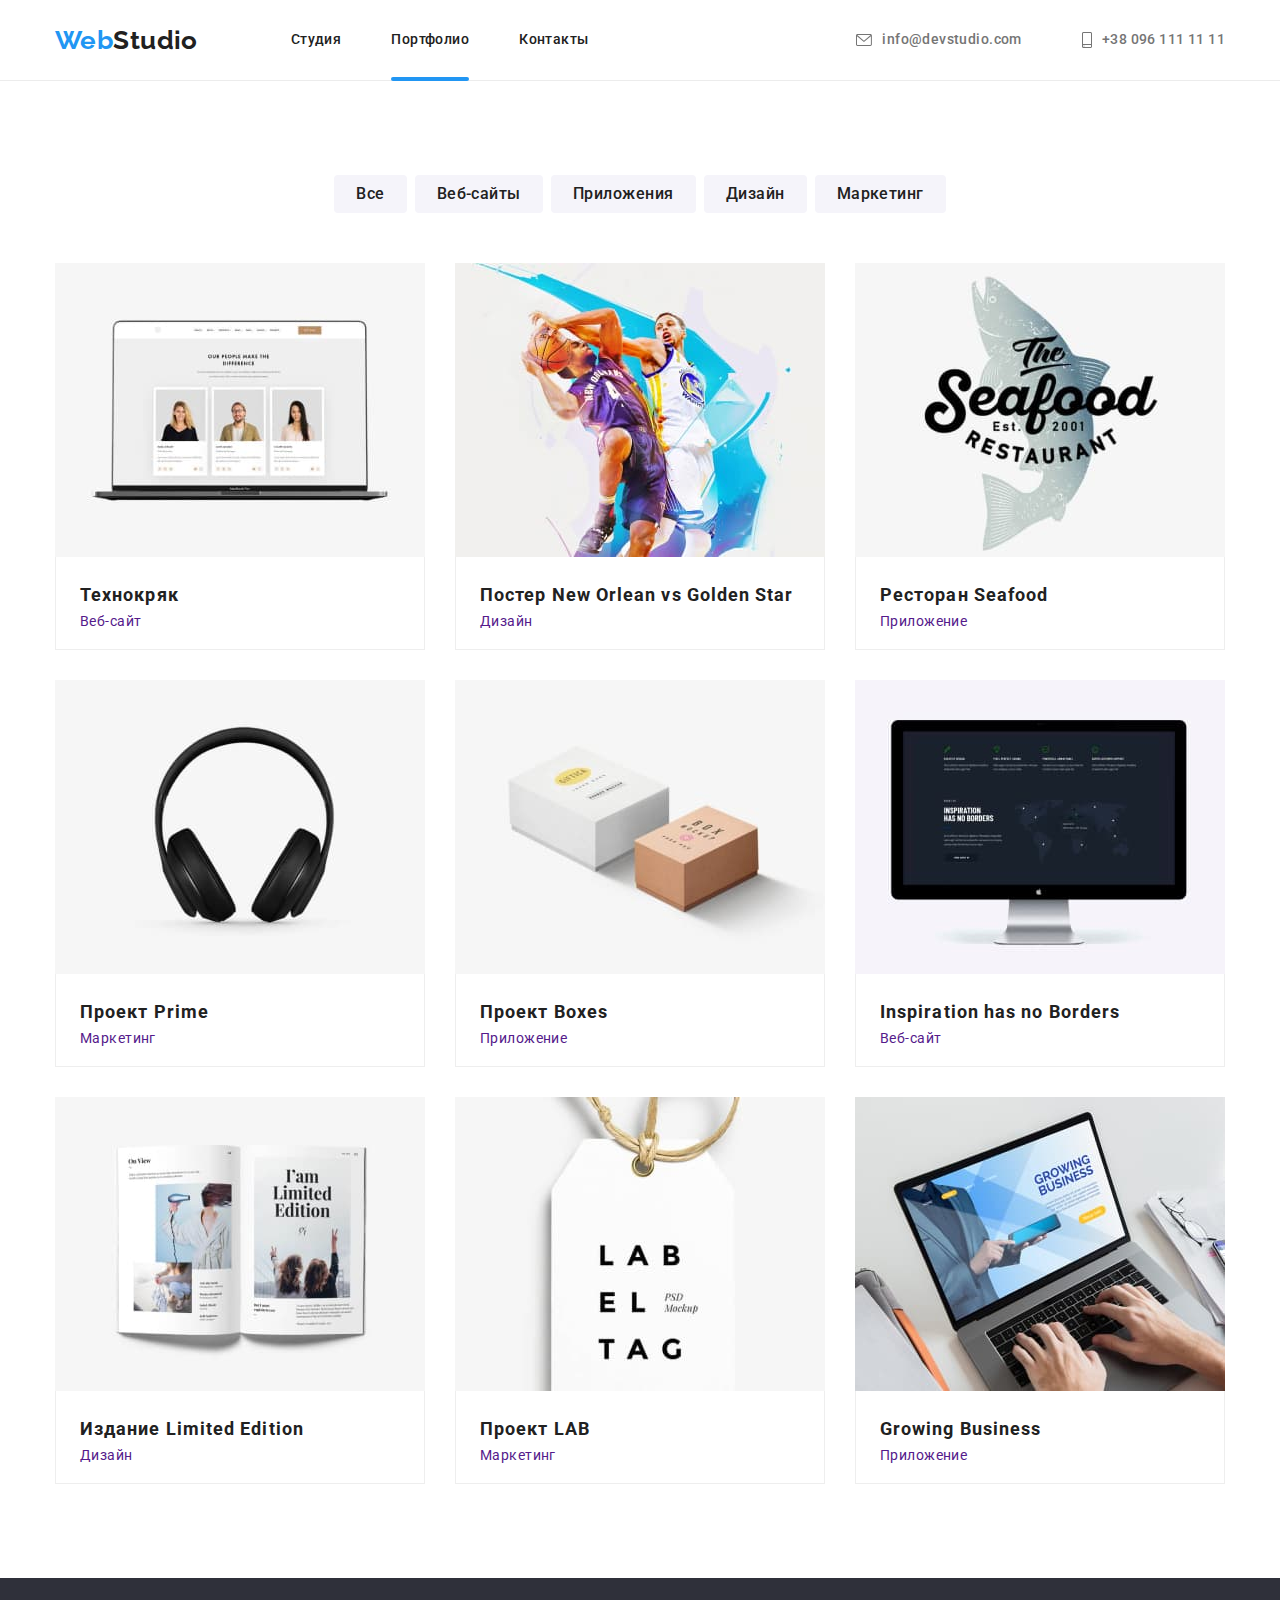
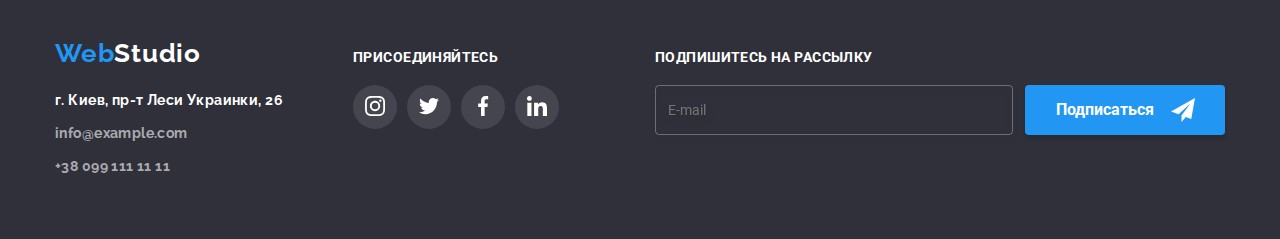
==== portfolio.html @ 0c2eb73c "Start HW_8" ====
<!DOCTYPE html>
<html lang="ru">
<head>
    <meta charset="UTF-8" />
    <meta http-equiv="X-UA-Compatible" content="IE=edge" />
    <meta name="viewport" content="width=device-width, initial-scale=1.0" />
    <title>WebStudio</title>

    
    <link rel="preconnect" href="https://fonts.googleapis.com" />
    <link rel="preconnect" href="https://fonts.gstatic.com" crossorigin />
    <link
      href="https://fonts.googleapis.com/css2?family=Raleway:wght@700&family=Roboto:wght@400;500;700;900&display=swap"
      rel="stylesheet"
    />
    <link
      rel="stylesheet"
      href="https://cdnjs.cloudflare.com/ajax/libs/modern-normalize/1.1.0/modern-normalize.min.css"
    />
    <!-- <link rel="stylesheet" href="./css/styles.css" /> -->
    <link rel="stylesheet" href="./css/main.min.css" />
    
  <body class="page-portfolio">
     <header class="page-header">
      <div class="container main-nav">
        <nav class="main-nav">
          <a href="/" class="main-nav__logo"
            ><span class="main-nav__logotext">Web</span>Studio</a
          >
          <ul class="main-nav__list">
            <li class="main-nav__item">
              <a href="./" class="main-nav__link">Студия</a>
            </li>
            <li class="main-nav__item">
              <a href="./portfolio.html" class="main-nav__link  current">Портфолио</a>
            </li>
            <li class="main-nav__item">
              <a href="" class="main-nav__link">Контакты</a>
            </li>
          </ul>
        </nav>
        <ul class="main-nav__contacts">
          <li class="main-nav__contact-link">
            <a class="main-nav__link mail" href="mailto:info@devstudio.com">
              <svg class="main-nav__icon" width="16px" height="12px">
                <use href="./image/symbol-defs.svg#icon-envelope-head"></use>
              </svg>
              info@devstudio.com</a
            >
          </li>
          <li class="main-nav__contact-link">
            <a class="main-nav__link tel" href="tel:+380961111111">
              <svg class="main-nav__icon" width="10px" height="16px">
                <use href="./image/symbol-defs.svg#icon-smartphone-head"></use>
              </svg>
              +38 096 111 11 11</a
            >
          </li>
        </ul>
      </div>
    </header>
    <main>
      <section class="portfolio section">
      <div class="container">
      <h1 hidden class="portfolio__title">Портфолио</h1>
      <ul class="portfolio__list">
        <li class="portfolio__item"><button type="button">Все</button></li>
        <li class="portfolio__item"><button type="button">Веб-сайты</button></li>
        <li class="portfolio__item"><button type="button">Приложения</button></li>
        <li class="portfolio__item"><button type="button">Дизайн</button></li>
        <li class="portfolio__item"><button type="button">Маркетинг</button></li>
      </ul>
  
      <ul class="projects">
        <li class="projects__items">
          <a class="projects__cards" href="">
            <div class="projects__overlay">
            <img 
              src="./image/portfolio-1.jpg"
              alt="ноутбук с фото сотрудников"
              width="370"
            />
            <p class="projects__title">Ресурс предлагает комплексные предложения с разным уровнем функционала и сервисов. Все это позволит посетителю получить исчерпывающие сведения о компании или частном лице.</p>
          </div>
            <div class="project__naming">
            <h2 class="project__name">Технокряк</h2>
            <p class="project__group">Веб-сайт</p>            
            </div>
          </a>
        </li>
        <li class="projects__items">
          <a class="projects__cards" href="">
            <div class="projects__overlay">
            <img
              src="./image/portfolio-2.jpg"
              alt="2 баскетболиста с мячом"
              width="370"
            />
            <p class="projects__title">Ресурс предлагает комплексные предложения с разным уровнем функционала и сервисов. Все это позволит посетителю получить исчерпывающие сведения о компании или частном лице.</p>
          </div>
            <div class="project__naming">
            <h2 class="project__name">Постер New Orlean vs Golden Star</h2>
            <p class="project__group">Дизайн</p>
            </div>
          </a>
        </li>
        <li class="projects__items">
          <a class="projects__cards" href="">
            <div class="projects__overlay">
            <img
              src="./image/portfolio-3.jpg"
              alt="лоотип ресторана с рыбой"
              width="370"
            />
            <p class="projects__title">Ресурс предлагает комплексные предложения с разным уровнем функционала и сервисов. Все это позволит посетителю получить исчерпывающие сведения о компании или частном лице.</p>
          </div>
            <div class="project__naming">
            <h2 class="project__name">Ресторан Seafood</h2>
            <p class="project__group">Приложение</p>
            </div>
          </a>
        </li>
        <li class="projects__items">
          <a class="projects__cards" href="">
            <div class="projects__overlay">
            <img
              src="./image/portfolio-4.jpg"
              alt="накладные наушники"
              width="370"
            />
            <p class="projects__title">Ресурс предлагает комплексные предложения с разным уровнем функционала и сервисов. Все это позволит посетителю получить исчерпывающие сведения о компании или частном лице.</p>
          </div>
            <div class="project__naming">
            <h2 class="project__name">Проект Prime</h2>
            <p class="project__group">Маркетинг</p>
            </div>
          </a>
        </li>
        <li class="projects__items">
          <a class="projects__cards" href="">
            <div class="projects__overlay">
            <img src="./image/portfolio-5.jpg" 
            alt="2 коробки" 
            width="370"/>
            <p class="projects__title">Ресурс предлагает комплексные предложения с разным уровнем функционала и сервисов. Все это позволит посетителю получить исчерпывающие сведения о компании или частном лице.</p>
          </div>
            <div class="project__naming">
            <h2 class="project__name">Проект Boxes</h2>
            <p class="project__group">Приложение</p>
            </div>
          </a>
        </li>
        <li class="projects__items">
          <a class="projects__cards" href="">
            <div class="projects__overlay">
            <img
              src="./image/portfolio-6.jpg"
              alt="монитор с изображением"
              width="370"
            />
            <p class="projects__title">Ресурс предлагает комплексные предложения с разным уровнем функционала и сервисов. Все это позволит посетителю получить исчерпывающие сведения о компании или частном лице.</p>
          </div>
             <div class="project__naming">
            <h2 lang="en" class="project__name">Inspiration has no Borders</h2>
            <p class="project__group">Веб-сайт</p>
            </div>
          </a>
        </li>
        <li class="projects__items">
          <a class="projects__cards" href="">
            <div class="projects__overlay">
            <img
              src="./image/portfolio-7.jpg"
              alt="развернутый журнал"
              width="370"
            />
            <p class="projects__title">Ресурс предлагает комплексные предложения с разным уровнем функционала и сервисов. Все это позволит посетителю получить исчерпывающие сведения о компании или частном лице.</p>
          </div>
            <div class="project__naming">
            <h2 class="project__name">Издание Limited Edition</h2>
            <p class="project__group">Дизайн</p>
            </div>
          </a>
        </li>
        <li class="projects__items">
          <a class="projects__cards" href="">
            <div class="projects__overlay">
            <img
              src="./image/portfolio-8.jpg"
              alt="табличка на веревке"
              width="370"
            /> 
            <p class="projects__title">Ресурс предлагает комплексные предложения с разным уровнем функционала и сервисов. Все это позволит посетителю получить исчерпывающие сведения о компании или частном лице.</p>
          </div>
            <div class="project__naming">
            <h2 class="project__name">Проект LAB</h2>
            <p class="project__group">Маркетинг</p>
           </div>
          </a>
        </li>
        <li class="projects__items">
          <a class="projects__cards" href="">
            <div class="projects__overlay">
            <img
              src="./image/portfolio-9.jpg"
              alt="человек работает за ноутбуком"
              width="370"
            />
            <p class="projects__title">Ресурс предлагает комплексные предложения с разным уровнем функционала и сервисов. Все это позволит посетителю получить исчерпывающие сведения о компании или частном лице.</p>
          </div>
            <div class="project__naming">
            <h2 lang="en" class="project__name">Growing Business</h2>
            <p class="project__group">Приложение</p>
            </div>
          </a>
        </li>
      </ul>
      </div>
      </section>
    </main>

       <footer class="futer">
      <div class="futer container">
        <div class="futer__logo">
          <a href="/" class="futer__logo">
            <span class="futer__logotext">Web</span>Studio
          </a>
          <!-- <address> -->
          <ul>
            <li class="futer__list">
              <a
                class="futer__adress"
                href="https://goo.gl/maps/yd3jDt4MuSyeWMqWA"
                >г. Киев, пр-т Леси Украинки, 26</a
              >
            </li>
            <li class="futer__mail">
              <a class="futer__link" href="mailto:info@example.com"
                >info@example.com</a
              >
            </li>
            <li class="futer__tel">
              <a class="futer__link" href="tel:+380991111111"
                >+38 099 111 11 11</a
              >
            </li>
          </ul>
        </div>
        <div class="social-links">
          <p class="social-links__text">Присоединяйтесь</p>
          <ul class="social-links__list">
            <li class="social-links__item">
              <a class="social-links__link" href="">
                <svg class="social-links__logo" width="20" height="20">
                  <use
                    href="./image/symbol-defs.svg#icon-instagram-futer"
                  ></use>
                </svg>
              </a>
            </li>
            <li class="social-links__item">
              <a href="">
                <svg class="social-links__logo" width="20" height="20">
                  <use href="./image/symbol-defs.svg#icon-twitter-futer"></use>
                </svg>
              </a>
            </li>
            <li class="social-links__item">
              <a href="">
                <svg class="social-links__logo" width="20" height="20">
                  <use href="./image/symbol-defs.svg#icon-facebook-futer"></use>
                </svg>
              </a>
            </li>
            <li class="social-links__item">
              <a href="">
                <svg class="social-links__logo" width="20" height="20">
                  <use href="./image/symbol-defs.svg#icon-linkedin-futer"></use>
                </svg>
              </a>
            </li>
          </ul>
        </div>
        <div class="futer-subscribe">
          <p class="futer-subscribe__text">Подпишитесь на рассылку</p>
          <form class="futer-subscribe__form">
            <label for="submit-form"></label>
            <input
              type="email"
              class="submit-input"
              name="submit-form"
              placeholder="E-mail"
              id="submit-form"
            />
            <button class="futer-subscribe__button" type="submit">
              Подписаться
              <svg class="futer-subscribe__send" width="24px" height="24px">
                <use href="./image/symbol-iconsform.svg#icon-send"></use>
              </svg>
            </button>
          </form>
        </div>
      </div>
    </footer>
  </body>
</html>
---- css/main.min.css ----
:root{--primary-text-color: #757575;--title-text-color: #212121;--accent-colour: #2196f3;--white-text-colour: #ffffff;--bg-page-colour: #ffffff;--bg-button-hover: #188ce8;--bg-button-portfolio: #f5f4fa;--futer-mail-tel: rgba(255, 255, 255, 0.6);--border-bottom: #ececec;--border-portfolio: #eeeeee;--transition-cubic: cubic-bezier(0.4,0,0.2,1)}h1,h2,h3,p,ul{margin:0;padding:0}body{font-family:"Roboto", sans-serif;font-size:14px;letter-spacing:0.03em;color:var(--primary-text-color);background-color:var(--bg-page-colour)}.container{margin-left:auto;margin-right:auto;width:1200px;padding-left:15px;padding-right:15px}ul{list-style:none}.section{padding-top:94px;padding-bottom:94px}.hero-page__button{margin-top:30px;width:200px;height:50px;border-radius:4px;border:none;box-shadow:0px 4px 4px rgba(0,0,0,0.15);font-weight:700;font-size:16px;line-height:1.87;align-items:center;letter-spacing:0.06em;cursor:pointer}.hero-page__button{color:var(--bg-page-colour);background-color:var(--accent-colour);transition:background-color 250ms var(--transition-cubic);cursor:pointer}.hero-page__button:hover,.hero-page__button:focus{background-color:var(--bg-button-hover)}.main-nav__list a{display:block;padding-top:32px;padding-bottom:32px;color:var(--title-text-color);font-weight:500;line-height:1.14;text-decoration:none}.main-nav__contacts{display:flex;margin-left:auto}.main-nav__contact-link+.main-nav__contact-link{padding-left:50px}.main-nav__contacts a{display:flex;align-items:center;align-items:baseline;padding-top:32px;padding-bottom:32px;padding-left:10px;color:var(--primary-text-color);font-weight:500;line-height:1.14;text-decoration:none}.main-nav__icon{display:flex;align-self:center;margin-right:10px;fill:currentColor}.main-nav__item{position:relative}.main-nav__link{transition:color 250ms var(--transition-cubic)}.main-nav__link:hover,.main-nav__link:focus{color:var(--accent-colour)}.main-nav__list .link.current{color:var(--accent-colour)}.current::after{position:absolute;content:"";bottom:-1px;left:0;width:100%;height:4px;border-radius:2px;background-color:var(--accent-colour)}.futer-subscribe{margin-left:auto}.futer-subscribe__text{font-weight:700;font-size:14px;line-height:16px;letter-spacing:0.03em;text-transform:uppercase;color:#ffffff}.futer-subscribe__form{display:flex;margin-top:20px;border:none}.submit-input{width:358px;height:50px;border:1px solid rgba(255,255,255,0.3);filter:drop-shadow(0px 4px 4px rgba(0,0,0,0.15));border-radius:4px;background-color:transparent;outline:none;padding-left:12px;color:rgba(255,255,255,0.6);transition:border-color 250ms var(--transition-cubic)}.submit-input:hover,.submit-input:focus{border-color:var(--accent-colour)}.futer-subscribe__button{position:relative;display:flex;align-items:center;width:200px;height:50px;margin-left:12px;background-color:var(--accent-colour);box-shadow:0px 4px 4px rgba(0,0,0,0.15);border-radius:4px;border-color:transparent;font-weight:700;font-size:16px;line-height:calc(30 / 16);padding-left:29px;color:#ffffff;fill:currentColor;transition:color 250ms var(--transition-cubic),background-color 250ms var(--transition-cubic)}.futer-subscribe__button:hover,.futer-subscribe__button:focus{background-color:var(--bg-page-colour);color:var(--accent-colour)}.futer-subscribe__send{position:absolute;background-size:contain;right:28px;margin-left:10px;transition:fill 250ms var(--transition-cubic)}.futer-subscribe__button:hover+.futer-subscribe__send{fill:var(--accent-colour)}.social-links__text{margin-bottom:20px;font-weight:700;font-size:14px;line-height:16px;letter-spacing:0.03em;text-transform:uppercase;color:var(--white-text-colour)}.social-links{margin-left:70px}.social-links__list{display:flex}.social-links__item{display:flex;width:44px;height:44px;margin-right:10px;border-radius:50%;justify-content:center;align-items:center;background-color:rgba(255,255,255,0.1);transition:background-color 250ms var(--transition-cubic)}.social-links__item:hover{background-color:#2196f3}.social-links__item:last-child{margin-right:0}.social-links__link{fill:#fff}.social-links__logo{fill:#fff}.backdrop{width:100%;height:100%;background-color:rgba(0,0,0,0.2);position:fixed;top:0;transition:opacity 250ms var(--transition-cubic)}.modal__close-logo{position:absolute;transition:fill 250ms var(--transition-cubic)}.modal__close-logo:hover,.modal__close-logo:focus{fill:#2196f3}.modal__licence{font-weight:400;font-size:14px;line-height:1.71;letter-spacing:0.03em;margin-left:3px;text-decoration-line:underline;color:var(--accent-colour)}.modal{min-width:528px;min-height:581px;padding:40px;background-color:#ffffff;box-shadow:0px 1px 3px rgba(0,0,0,0.12),0px 1px 1px rgba(0,0,0,0.14),0px 2px 1px rgba(0,0,0,0.2);border-radius:4px;position:absolute;top:50%;left:50%;transform:translate(-50%, -50%) scale(1);transition:transform 250ms var(--transition-cubic)}.backdrop-is-hidden .modal{transform:translate(-50%, -50%) scale(0);transition:transform 250ms var(--transition-cubic)}.modal__close{position:absolute;top:8px;right:8px;width:30px;height:30px;display:flex;align-items:center;justify-content:center;border-radius:50%;border:1px solid rgba(0,0,0,0.1);cursor:pointer;background-color:#ffffff}.is-hidden{visibility:hidden;opacity:0;pointer-events:none;transition:visibility 250ms var(--transition-cubic)}.no-scroll{overflow:hidden}.modal__title{margin-bottom:12px;font-style:normal;font-weight:700;font-size:20px;line-height:23px;text-align:center;letter-spacing:0.03em;color:#212121}.modal__group{position:relative;margin-bottom:10px;display:flex;flex-direction:column}.modal__label{margin-bottom:4px;font-size:12px}.modal__input{margin:0;padding:11px 42px;border:1px solid rgba(33,33,33,0.2);border-radius:4px;transition:border-color 250ms var(--transition-cubic),fill 250ms var(--transition-cubic)}.modal__input:focus,.modal__input:hover{border-color:var(--accent-colour)}.modal__input::placeholder{font-weight:400;font-size:12px;line-height:14px;letter-spacing:0.01em;color:rgba(117,117,117,0.5)}.modal__input:hover ~ textarea{border-color:var(--accent-colour);transition:border-color 250ms var(--transition-cubic)}.textarea{transition:border-color 250ms var(--transition-cubic)}.modal__checkbox-point{display:flex;align-items:center;margin-top:20px;justify-content:center}.modal__check{position:absolute;width:1px;height:1px;margin:-1px;border:0;padding:0;clip:rect(0 0 0 0);overflow:hidden}.modal__icon{position:absolute;width:18px;height:18px;top:60%;left:15px;transform:translateY(-50%);transition:fill 250 var(--transition-cubic),border-color 250 var(--transition-cubic)}.modal__input:focus ~ .modal__icon,.modal__input:hover ~ .modal__icon{fill:var(--accent-colour);border-color:var(--accent-colour)}#comment:hover,#comment:focus{fill:var(--accent-colour);border-color:var(--accent-colour);transition:border-color 250ms var(--transition-cubic),fill 250ms var(--transition-cubic)}.modal__comment{padding:16px 12px;border:1px solid rgba(33,33,33,0.2);border-radius:4px;resize:none;height:120px;transition:fill 250ms var(--transition-cubic),border-color 250 var(--transition-cubic)}.modal__check-icon{display:inline-block;height:15px;width:16px;margin-right:8.38px;border:2px solid #212121;border-radius:2px}.modal__check:checked+.modal__check-icon{background-color:var(--accent-colour);background-image:url(../image/check.svg);background-size:contain;background-origin:border-box;border-color:var(--accent-colour);border-radius:2px}.modal__submit{display:block;width:200px;height:50px;margin-top:30px;margin-left:auto;margin-right:auto;background:#2196f3;border-color:transparent;box-shadow:0px 4px 4px rgba(0,0,0,0.15);border-radius:4px;font-weight:700;font-size:16px;line-height:1.88;align-items:center;text-align:center;letter-spacing:0.06em;color:#ffffff;transition:background-color 250ms var(--transition-cubic)}.modal__submit:hover,.modal__submit:focus{background-color:#188ce8}.portfolio__list button{padding:6px 22px;color:var(--title-text-color);background-color:var(--bg-button-portfolio);font-family:"Roboto";font-weight:500;font-size:16px;line-height:1.62;text-align:center;letter-spacing:0.03em;border-radius:4px;border:none;transition:color 250ms var(--transition-cubic),background-color 250ms var(--transition-cubic)}.portfolio__list button:hover,.portfolio__list button:focus{color:var(--white-text-colour);background-color:var(--accent-colour)}.page-header{border-bottom:1px solid var(--border-bottom)}.main-nav{display:flex;align-items:center}.main-nav__list{display:flex;margin-left:93px}.main-nav__item+.main-nav__item{margin-left:50px}.main-nav__item:last-child{margin-right:0}.main-nav__logo{color:var(--title-text-color);font-family:Raleway, sans-serif;font-weight:700;font-size:26px;line-height:1.19;text-decoration:none;transition:color 250ms var(--transition-cubic)}.main-nav__logo:hover{color:var(--accent-colour)}.main-nav__logotext{color:var(--accent-colour);font-family:Raleway, sans-serif;font-weight:700;font-size:26px;line-height:1.19;text-decoration:none}.hero-page{background-color:#2f303a;text-align:center;max-width:1600px;height:600px;padding-top:200px;padding-bottom:200px;margin-left:auto;margin-right:auto;background-image:linear-gradient(to right, rgba(47,48,58,0.4), rgba(47,48,58,0.4)),url(../image/backround-image.jpg);background-repeat:no-repeat;background-size:cover;background-position:center}.hero-page__title{color:var(--white-text-colour);font-weight:900;font-size:44px;line-height:1.36;letter-spacing:0.06em;text-transform:uppercase}.prefences__list{display:flex}.prefences__item{width:270px;margin-right:30px}.prefences__item:last-child{margin-right:0}.prefences__title{margin:0;color:var(--title-text-color);font-weight:700;font-size:14px;line-height:1.14;text-align:left;letter-spacing:0.03em;text-transform:uppercase}.prefences p{margin-top:10px;line-height:1.71}.prefences__pic{display:flex;width:270px;height:120px;margin-bottom:30px;justify-content:center;align-items:center;background-color:#f5f4fa}.about{padding-top:0}.about__title{color:var(--title-text-color);font-weight:700;font-size:36px;line-height:1.16;text-align:center;letter-spacing:0.03em}.about__item{position:relative}.about__text{position:absolute;bottom:0;left:0;display:flex;width:100%;height:70px;font-weight:700;font-size:14px;line-height:16px;text-align:center;letter-spacing:0.03em;text-transform:uppercase;align-items:center;justify-content:center;color:#ffffff;background-color:rgba(47,48,58,0.8)}.about__list{display:flex;margin-top:50px}.about__item{margin-right:30px}.about__item:last-child{margin-right:0}img{display:block;max-width:100%;height:auto}.our-team{background-color:var(--bg-button-portfolio)}.our-team__title{color:var(--title-text-color);font-weight:700;font-size:36px;line-height:1.16;text-align:center;letter-spacing:0.03em}.our-team__list{display:flex;flex-wrap:wrap;margin-top:50px}.our-team__item{width:270px;margin-right:30px;background-color:var(--white-text-colour);box-shadow:0px 1px 3px rgba(0,0,0,0.12),0px 1px 1px rgba(0,0,0,0.14),0px 2px 1px rgba(0,0,0,0.2);border-radius:0px 0px 4px 4px}.our-team__item:last-child{margin-right:0}.our-team__name{margin-top:30px;color:var(--title-text-color);font-weight:500;font-size:16px;line-height:1.18;text-align:center}.our-team p{margin-top:10px;margin-bottom:16px;font-size:16px;line-height:1.18;text-align:center}.our-team__social{display:flex;margin-bottom:30px;justify-content:center;align-items:center}.our-team__link{display:flex;width:44px;height:44px;margin-right:10px;justify-content:center;align-items:center;border-radius:50%;fill:#afb1b8;transition:fill 250ms var(--transition-cubic),background-color 250ms var(--transition-cubic)}.our-team__link:hover{background-color:#2196f3;fill:#fff}.our-team__sl-logo{transition:fill 250ms var(--transition-cubic)}.our-team__sl-logo:hover{fill:#fff}.clients__text{color:var(--title-text-color);font-weight:700;font-size:36px;line-height:1.16;text-align:center;letter-spacing:0.03em}.clients__list{display:flex;margin-top:50px}.client__item{margin-right:30px}.client__item:last-child{margin-right:0}.clients__card{display:flex;width:170px;height:92px;justify-content:center;align-items:center;border:1px solid #afb1b8;border-radius:4px;transition:fill 250ms var(--transition-cubic),border 250ms var(--transition-cubic)}.clients__card:hover{border:1px solid #2196f3;fill:#2196f3}.clients__logo{fill:#afb1b8;transition:fill 250ms var(--transition-cubic)}.clients__card:hover .clients__logo{fill:#2196f3}.futer{padding-top:60px;padding-bottom:60px;background-color:#2f303a}.futer__logotext{color:var(--accent-colour);font-family:Raleway, sans-serif;font-weight:700;font-size:26px;line-height:1.19;text-decoration:none;letter-spacing:0.03em}.futer a{display:inline-block;text-decoration:none;font-style:normal;transition:color 250ms var(--transition-cubic)}.futer__adress{margin-top:20px;font-size:14px;letter-spacing:0.03em;color:var(--white-text-colour);line-height:1.71;transition:color 250ms var(--transition-cubic)}.futer__adress:hover{color:var(--accent-colour)}.futer__logo{color:var(--white-text-colour);font-family:Raleway, sans-serif;font-weight:700;font-size:26px;line-height:1.19;text-decoration:none;letter-spacing:0.03em;transition:color 250ms var(--transition-cubic)}.futer__logo:hover{color:var(--accent-colour)}.futer__link{margin-top:9px;font-size:14px;line-height:1.71;letter-spacing:0.03em;color:var(--futer-mail-tel);transition:color 250ms var(--transition-cubic)}.futer__link:hover,.futer__link:focus{color:var(--accent-colour)}.container.futer{display:flex;align-items:baseline;padding-top:0;padding-bottom:0}.portfolio{background-color:var(--white-text-colour)}.portfolio__list{display:flex;justify-content:center}.portfolio__item{margin-right:8px}.portfolio__item:last-child{margin-right:0}.projects{margin-top:50px;display:flex;flex-wrap:wrap}a{text-decoration:none}.projects__items{width:370px;margin-right:30px;margin-bottom:30px;transition:box-shadow 250ms var(--transition-cubic)}.projects__items:nth-child(3n){margin-right:0}.projects__items:nth-last-child(-n+3){margin-bottom:0}.projects__items:hover,.projects__items:focus{box-shadow:0px 1px 1px rgba(0,0,0,0.12),0px 4px 4px rgba(0,0,0,0.06),1px 4px 6px rgba(0,0,0,0.16)}.projects__overlay{position:relative;overflow:hidden}.projects__title{position:absolute;top:0;left:0;width:100%;height:100%;transform:translateY(100%);display:inline-block;padding:63px 24px;font-size:18px;line-height:1.56;letter-spacing:0.03em;color:#ffffff;transition:transform 250ms var(--transition-cubic),background-color 250ms var(--transition-cubic)}.projects__cards:hover .projects__title{transform:translateY(0%);background-color:rgba(33,150,243,0.9);transition:transform 250ms var(--transition-cubic)}.projects__cards{transition:box-shadow 250ms var(--transition-cubic)}.projects__cards:hover,.projects__cards:focus{display:block;box-shadow:0px 1px 1px rgba(0,0,0,0.12),0px 4px 4px rgba(0,0,0,0.06),1px 4px 6px rgba(0,0,0,0.16)}.project__naming{padding:20px 24px;border-bottom:1px solid var(--border-portfolio);border-left:1px solid var(--border-portfolio);border-right:1px solid var(--border-portfolio)}.project__name{color:var(--title-text-color);font-weight:700;font-size:18px;line-height:2;letter-spacing:0.06em}.main-project-group{margin-top:4px;color:var(--primary-text-color);font-size:16px;line-height:1.88;letter-spacing:0.03em}
/*# sourceMappingURL=main.min.css.map */
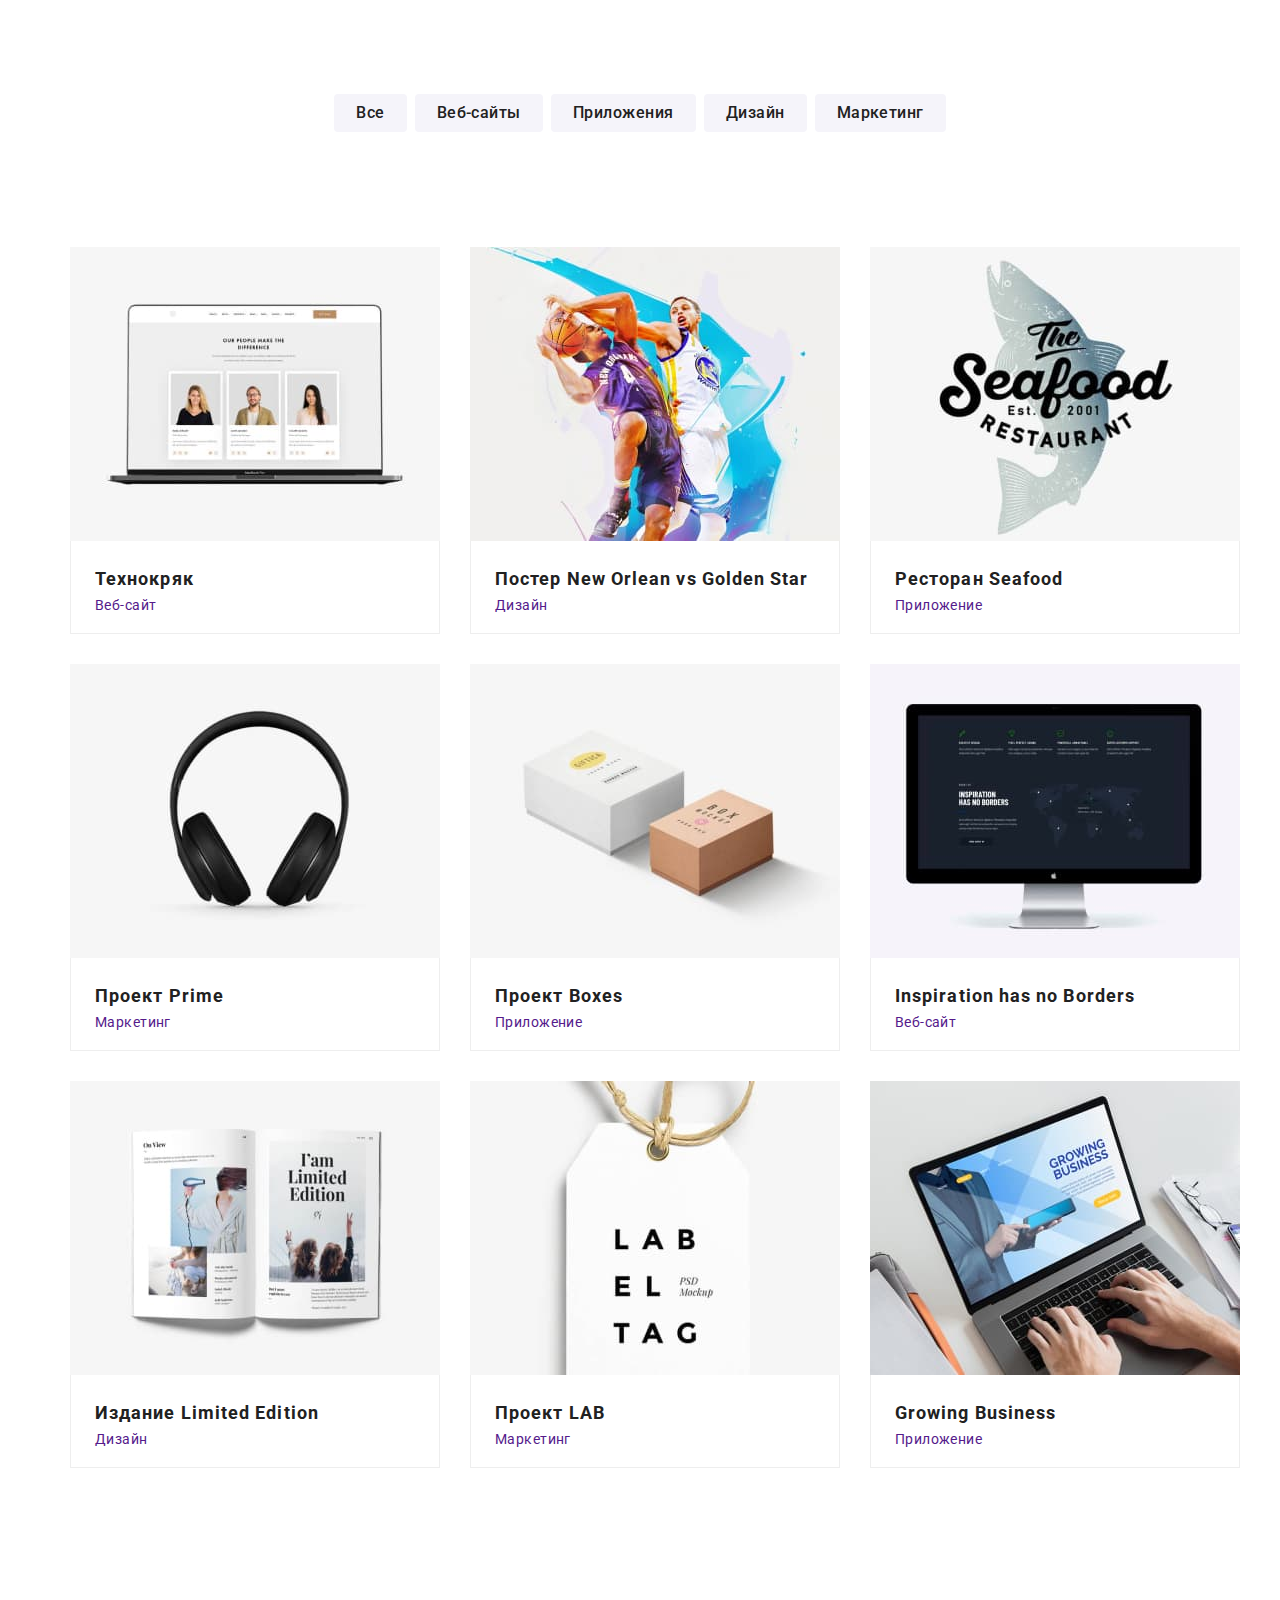
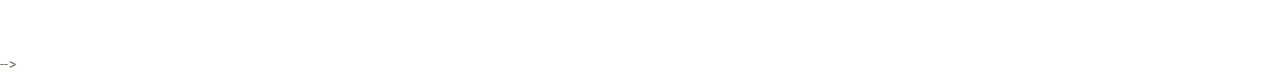
==== commit c71ba92f: "HW_8 (1)" ====
--- a/portfolio.html
+++ b/portfolio.html
@@ -21,7 +21,7 @@
     <link rel="stylesheet" href="./css/main.min.css" />
     
   <body class="page-portfolio">
-     <header class="page-header">
+     <!-- <header class="page-header">
       <div class="container main-nav">
         <nav class="main-nav">
           <a href="/" class="main-nav__logo"
@@ -58,7 +58,7 @@
           </li>
         </ul>
       </div>
-    </header>
+    </header> -->
     <main>
       <section class="portfolio section">
       <div class="container">
@@ -71,7 +71,7 @@
         <li class="portfolio__item"><button type="button">Маркетинг</button></li>
       </ul>
   
-      <ul class="projects">
+      <ul class="projects container">
         <li class="projects__items">
           <a class="projects__cards" href="">
             <div class="projects__overlay">
@@ -219,14 +219,14 @@
       </section>
     </main>
 
-       <footer class="futer">
+       <!-- <footer class="futer">
       <div class="futer container">
         <div class="futer__logo">
           <a href="/" class="futer__logo">
             <span class="futer__logotext">Web</span>Studio
           </a>
           <!-- <address> -->
-          <ul>
+          <!-- <ul>
             <li class="futer__list">
               <a
                 class="futer__adress"
@@ -301,6 +301,6 @@
           </form>
         </div>
       </div>
-    </footer>
+    </footer> --> -->
   </body>
 </html>--- a/css/main.min.css
+++ b/css/main.min.css
@@ -1,2 +1,2 @@
-:root{--primary-text-color: #757575;--title-text-color: #212121;--accent-colour: #2196f3;--white-text-colour: #ffffff;--bg-page-colour: #ffffff;--bg-button-hover: #188ce8;--bg-button-portfolio: #f5f4fa;--futer-mail-tel: rgba(255, 255, 255, 0.6);--border-bottom: #ececec;--border-portfolio: #eeeeee;--transition-cubic: cubic-bezier(0.4,0,0.2,1)}h1,h2,h3,p,ul{margin:0;padding:0}body{font-family:"Roboto", sans-serif;font-size:14px;letter-spacing:0.03em;color:var(--primary-text-color);background-color:var(--bg-page-colour)}.container{margin-left:auto;margin-right:auto;width:1200px;padding-left:15px;padding-right:15px}ul{list-style:none}.section{padding-top:94px;padding-bottom:94px}.hero-page__button{margin-top:30px;width:200px;height:50px;border-radius:4px;border:none;box-shadow:0px 4px 4px rgba(0,0,0,0.15);font-weight:700;font-size:16px;line-height:1.87;align-items:center;letter-spacing:0.06em;cursor:pointer}.hero-page__button{color:var(--bg-page-colour);background-color:var(--accent-colour);transition:background-color 250ms var(--transition-cubic);cursor:pointer}.hero-page__button:hover,.hero-page__button:focus{background-color:var(--bg-button-hover)}.main-nav__list a{display:block;padding-top:32px;padding-bottom:32px;color:var(--title-text-color);font-weight:500;line-height:1.14;text-decoration:none}.main-nav__contacts{display:flex;margin-left:auto}.main-nav__contact-link+.main-nav__contact-link{padding-left:50px}.main-nav__contacts a{display:flex;align-items:center;align-items:baseline;padding-top:32px;padding-bottom:32px;padding-left:10px;color:var(--primary-text-color);font-weight:500;line-height:1.14;text-decoration:none}.main-nav__icon{display:flex;align-self:center;margin-right:10px;fill:currentColor}.main-nav__item{position:relative}.main-nav__link{transition:color 250ms var(--transition-cubic)}.main-nav__link:hover,.main-nav__link:focus{color:var(--accent-colour)}.main-nav__list .link.current{color:var(--accent-colour)}.current::after{position:absolute;content:"";bottom:-1px;left:0;width:100%;height:4px;border-radius:2px;background-color:var(--accent-colour)}.futer-subscribe{margin-left:auto}.futer-subscribe__text{font-weight:700;font-size:14px;line-height:16px;letter-spacing:0.03em;text-transform:uppercase;color:#ffffff}.futer-subscribe__form{display:flex;margin-top:20px;border:none}.submit-input{width:358px;height:50px;border:1px solid rgba(255,255,255,0.3);filter:drop-shadow(0px 4px 4px rgba(0,0,0,0.15));border-radius:4px;background-color:transparent;outline:none;padding-left:12px;color:rgba(255,255,255,0.6);transition:border-color 250ms var(--transition-cubic)}.submit-input:hover,.submit-input:focus{border-color:var(--accent-colour)}.futer-subscribe__button{position:relative;display:flex;align-items:center;width:200px;height:50px;margin-left:12px;background-color:var(--accent-colour);box-shadow:0px 4px 4px rgba(0,0,0,0.15);border-radius:4px;border-color:transparent;font-weight:700;font-size:16px;line-height:calc(30 / 16);padding-left:29px;color:#ffffff;fill:currentColor;transition:color 250ms var(--transition-cubic),background-color 250ms var(--transition-cubic)}.futer-subscribe__button:hover,.futer-subscribe__button:focus{background-color:var(--bg-page-colour);color:var(--accent-colour)}.futer-subscribe__send{position:absolute;background-size:contain;right:28px;margin-left:10px;transition:fill 250ms var(--transition-cubic)}.futer-subscribe__button:hover+.futer-subscribe__send{fill:var(--accent-colour)}.social-links__text{margin-bottom:20px;font-weight:700;font-size:14px;line-height:16px;letter-spacing:0.03em;text-transform:uppercase;color:var(--white-text-colour)}.social-links{margin-left:70px}.social-links__list{display:flex}.social-links__item{display:flex;width:44px;height:44px;margin-right:10px;border-radius:50%;justify-content:center;align-items:center;background-color:rgba(255,255,255,0.1);transition:background-color 250ms var(--transition-cubic)}.social-links__item:hover{background-color:#2196f3}.social-links__item:last-child{margin-right:0}.social-links__link{fill:#fff}.social-links__logo{fill:#fff}.backdrop{width:100%;height:100%;background-color:rgba(0,0,0,0.2);position:fixed;top:0;transition:opacity 250ms var(--transition-cubic)}.modal__close-logo{position:absolute;transition:fill 250ms var(--transition-cubic)}.modal__close-logo:hover,.modal__close-logo:focus{fill:#2196f3}.modal__licence{font-weight:400;font-size:14px;line-height:1.71;letter-spacing:0.03em;margin-left:3px;text-decoration-line:underline;color:var(--accent-colour)}.modal{min-width:528px;min-height:581px;padding:40px;background-color:#ffffff;box-shadow:0px 1px 3px rgba(0,0,0,0.12),0px 1px 1px rgba(0,0,0,0.14),0px 2px 1px rgba(0,0,0,0.2);border-radius:4px;position:absolute;top:50%;left:50%;transform:translate(-50%, -50%) scale(1);transition:transform 250ms var(--transition-cubic)}.backdrop-is-hidden .modal{transform:translate(-50%, -50%) scale(0);transition:transform 250ms var(--transition-cubic)}.modal__close{position:absolute;top:8px;right:8px;width:30px;height:30px;display:flex;align-items:center;justify-content:center;border-radius:50%;border:1px solid rgba(0,0,0,0.1);cursor:pointer;background-color:#ffffff}.is-hidden{visibility:hidden;opacity:0;pointer-events:none;transition:visibility 250ms var(--transition-cubic)}.no-scroll{overflow:hidden}.modal__title{margin-bottom:12px;font-style:normal;font-weight:700;font-size:20px;line-height:23px;text-align:center;letter-spacing:0.03em;color:#212121}.modal__group{position:relative;margin-bottom:10px;display:flex;flex-direction:column}.modal__label{margin-bottom:4px;font-size:12px}.modal__input{margin:0;padding:11px 42px;border:1px solid rgba(33,33,33,0.2);border-radius:4px;transition:border-color 250ms var(--transition-cubic),fill 250ms var(--transition-cubic)}.modal__input:focus,.modal__input:hover{border-color:var(--accent-colour)}.modal__input::placeholder{font-weight:400;font-size:12px;line-height:14px;letter-spacing:0.01em;color:rgba(117,117,117,0.5)}.modal__input:hover ~ textarea{border-color:var(--accent-colour);transition:border-color 250ms var(--transition-cubic)}.textarea{transition:border-color 250ms var(--transition-cubic)}.modal__checkbox-point{display:flex;align-items:center;margin-top:20px;justify-content:center}.modal__check{position:absolute;width:1px;height:1px;margin:-1px;border:0;padding:0;clip:rect(0 0 0 0);overflow:hidden}.modal__icon{position:absolute;width:18px;height:18px;top:60%;left:15px;transform:translateY(-50%);transition:fill 250 var(--transition-cubic),border-color 250 var(--transition-cubic)}.modal__input:focus ~ .modal__icon,.modal__input:hover ~ .modal__icon{fill:var(--accent-colour);border-color:var(--accent-colour)}#comment:hover,#comment:focus{fill:var(--accent-colour);border-color:var(--accent-colour);transition:border-color 250ms var(--transition-cubic),fill 250ms var(--transition-cubic)}.modal__comment{padding:16px 12px;border:1px solid rgba(33,33,33,0.2);border-radius:4px;resize:none;height:120px;transition:fill 250ms var(--transition-cubic),border-color 250 var(--transition-cubic)}.modal__check-icon{display:inline-block;height:15px;width:16px;margin-right:8.38px;border:2px solid #212121;border-radius:2px}.modal__check:checked+.modal__check-icon{background-color:var(--accent-colour);background-image:url(../image/check.svg);background-size:contain;background-origin:border-box;border-color:var(--accent-colour);border-radius:2px}.modal__submit{display:block;width:200px;height:50px;margin-top:30px;margin-left:auto;margin-right:auto;background:#2196f3;border-color:transparent;box-shadow:0px 4px 4px rgba(0,0,0,0.15);border-radius:4px;font-weight:700;font-size:16px;line-height:1.88;align-items:center;text-align:center;letter-spacing:0.06em;color:#ffffff;transition:background-color 250ms var(--transition-cubic)}.modal__submit:hover,.modal__submit:focus{background-color:#188ce8}.portfolio__list button{padding:6px 22px;color:var(--title-text-color);background-color:var(--bg-button-portfolio);font-family:"Roboto";font-weight:500;font-size:16px;line-height:1.62;text-align:center;letter-spacing:0.03em;border-radius:4px;border:none;transition:color 250ms var(--transition-cubic),background-color 250ms var(--transition-cubic)}.portfolio__list button:hover,.portfolio__list button:focus{color:var(--white-text-colour);background-color:var(--accent-colour)}.page-header{border-bottom:1px solid var(--border-bottom)}.main-nav{display:flex;align-items:center}.main-nav__list{display:flex;margin-left:93px}.main-nav__item+.main-nav__item{margin-left:50px}.main-nav__item:last-child{margin-right:0}.main-nav__logo{color:var(--title-text-color);font-family:Raleway, sans-serif;font-weight:700;font-size:26px;line-height:1.19;text-decoration:none;transition:color 250ms var(--transition-cubic)}.main-nav__logo:hover{color:var(--accent-colour)}.main-nav__logotext{color:var(--accent-colour);font-family:Raleway, sans-serif;font-weight:700;font-size:26px;line-height:1.19;text-decoration:none}.hero-page{background-color:#2f303a;text-align:center;max-width:1600px;height:600px;padding-top:200px;padding-bottom:200px;margin-left:auto;margin-right:auto;background-image:linear-gradient(to right, rgba(47,48,58,0.4), rgba(47,48,58,0.4)),url(../image/backround-image.jpg);background-repeat:no-repeat;background-size:cover;background-position:center}.hero-page__title{color:var(--white-text-colour);font-weight:900;font-size:44px;line-height:1.36;letter-spacing:0.06em;text-transform:uppercase}.prefences__list{display:flex}.prefences__item{width:270px;margin-right:30px}.prefences__item:last-child{margin-right:0}.prefences__title{margin:0;color:var(--title-text-color);font-weight:700;font-size:14px;line-height:1.14;text-align:left;letter-spacing:0.03em;text-transform:uppercase}.prefences p{margin-top:10px;line-height:1.71}.prefences__pic{display:flex;width:270px;height:120px;margin-bottom:30px;justify-content:center;align-items:center;background-color:#f5f4fa}.about{padding-top:0}.about__title{color:var(--title-text-color);font-weight:700;font-size:36px;line-height:1.16;text-align:center;letter-spacing:0.03em}.about__item{position:relative}.about__text{position:absolute;bottom:0;left:0;display:flex;width:100%;height:70px;font-weight:700;font-size:14px;line-height:16px;text-align:center;letter-spacing:0.03em;text-transform:uppercase;align-items:center;justify-content:center;color:#ffffff;background-color:rgba(47,48,58,0.8)}.about__list{display:flex;margin-top:50px}.about__item{margin-right:30px}.about__item:last-child{margin-right:0}img{display:block;max-width:100%;height:auto}.our-team{background-color:var(--bg-button-portfolio)}.our-team__title{color:var(--title-text-color);font-weight:700;font-size:36px;line-height:1.16;text-align:center;letter-spacing:0.03em}.our-team__list{display:flex;flex-wrap:wrap;margin-top:50px}.our-team__item{width:270px;margin-right:30px;background-color:var(--white-text-colour);box-shadow:0px 1px 3px rgba(0,0,0,0.12),0px 1px 1px rgba(0,0,0,0.14),0px 2px 1px rgba(0,0,0,0.2);border-radius:0px 0px 4px 4px}.our-team__item:last-child{margin-right:0}.our-team__name{margin-top:30px;color:var(--title-text-color);font-weight:500;font-size:16px;line-height:1.18;text-align:center}.our-team p{margin-top:10px;margin-bottom:16px;font-size:16px;line-height:1.18;text-align:center}.our-team__social{display:flex;margin-bottom:30px;justify-content:center;align-items:center}.our-team__link{display:flex;width:44px;height:44px;margin-right:10px;justify-content:center;align-items:center;border-radius:50%;fill:#afb1b8;transition:fill 250ms var(--transition-cubic),background-color 250ms var(--transition-cubic)}.our-team__link:hover{background-color:#2196f3;fill:#fff}.our-team__sl-logo{transition:fill 250ms var(--transition-cubic)}.our-team__sl-logo:hover{fill:#fff}.clients__text{color:var(--title-text-color);font-weight:700;font-size:36px;line-height:1.16;text-align:center;letter-spacing:0.03em}.clients__list{display:flex;margin-top:50px}.client__item{margin-right:30px}.client__item:last-child{margin-right:0}.clients__card{display:flex;width:170px;height:92px;justify-content:center;align-items:center;border:1px solid #afb1b8;border-radius:4px;transition:fill 250ms var(--transition-cubic),border 250ms var(--transition-cubic)}.clients__card:hover{border:1px solid #2196f3;fill:#2196f3}.clients__logo{fill:#afb1b8;transition:fill 250ms var(--transition-cubic)}.clients__card:hover .clients__logo{fill:#2196f3}.futer{padding-top:60px;padding-bottom:60px;background-color:#2f303a}.futer__logotext{color:var(--accent-colour);font-family:Raleway, sans-serif;font-weight:700;font-size:26px;line-height:1.19;text-decoration:none;letter-spacing:0.03em}.futer a{display:inline-block;text-decoration:none;font-style:normal;transition:color 250ms var(--transition-cubic)}.futer__adress{margin-top:20px;font-size:14px;letter-spacing:0.03em;color:var(--white-text-colour);line-height:1.71;transition:color 250ms var(--transition-cubic)}.futer__adress:hover{color:var(--accent-colour)}.futer__logo{color:var(--white-text-colour);font-family:Raleway, sans-serif;font-weight:700;font-size:26px;line-height:1.19;text-decoration:none;letter-spacing:0.03em;transition:color 250ms var(--transition-cubic)}.futer__logo:hover{color:var(--accent-colour)}.futer__link{margin-top:9px;font-size:14px;line-height:1.71;letter-spacing:0.03em;color:var(--futer-mail-tel);transition:color 250ms var(--transition-cubic)}.futer__link:hover,.futer__link:focus{color:var(--accent-colour)}.container.futer{display:flex;align-items:baseline;padding-top:0;padding-bottom:0}.portfolio{background-color:var(--white-text-colour)}.portfolio__list{display:flex;justify-content:center}.portfolio__item{margin-right:8px}.portfolio__item:last-child{margin-right:0}.projects{margin-top:50px;display:flex;flex-wrap:wrap}a{text-decoration:none}.projects__items{width:370px;margin-right:30px;margin-bottom:30px;transition:box-shadow 250ms var(--transition-cubic)}.projects__items:nth-child(3n){margin-right:0}.projects__items:nth-last-child(-n+3){margin-bottom:0}.projects__items:hover,.projects__items:focus{box-shadow:0px 1px 1px rgba(0,0,0,0.12),0px 4px 4px rgba(0,0,0,0.06),1px 4px 6px rgba(0,0,0,0.16)}.projects__overlay{position:relative;overflow:hidden}.projects__title{position:absolute;top:0;left:0;width:100%;height:100%;transform:translateY(100%);display:inline-block;padding:63px 24px;font-size:18px;line-height:1.56;letter-spacing:0.03em;color:#ffffff;transition:transform 250ms var(--transition-cubic),background-color 250ms var(--transition-cubic)}.projects__cards:hover .projects__title{transform:translateY(0%);background-color:rgba(33,150,243,0.9);transition:transform 250ms var(--transition-cubic)}.projects__cards{transition:box-shadow 250ms var(--transition-cubic)}.projects__cards:hover,.projects__cards:focus{display:block;box-shadow:0px 1px 1px rgba(0,0,0,0.12),0px 4px 4px rgba(0,0,0,0.06),1px 4px 6px rgba(0,0,0,0.16)}.project__naming{padding:20px 24px;border-bottom:1px solid var(--border-portfolio);border-left:1px solid var(--border-portfolio);border-right:1px solid var(--border-portfolio)}.project__name{color:var(--title-text-color);font-weight:700;font-size:18px;line-height:2;letter-spacing:0.06em}.main-project-group{margin-top:4px;color:var(--primary-text-color);font-size:16px;line-height:1.88;letter-spacing:0.03em}
+:root{--primary-text-color: #757575;--title-text-color: #212121;--accent-colour: #2196f3;--white-text-colour: #ffffff;--bg-page-colour: #ffffff;--bg-button-hover: #188ce8;--bg-button-portfolio: #f5f4fa;--futer-mail-tel: rgba(255, 255, 255, 0.6);--border-bottom: #ececec;--border-portfolio: #eeeeee;--transition-cubic: cubic-bezier(0.4,0,0.2,1)}h1,h2,h3,p,ul{margin:0;padding:0}image{display:block;max-width:100%;height:auto;width:100%}body{font-family:"Roboto", sans-serif;font-size:14px;letter-spacing:0.03em;color:var(--primary-text-color);background-color:var(--bg-page-colour)}.container{margin:0 auto;width:100%;padding-left:15px;padding-right:15px}@media screen and (min-width: 468px){.container{width:480px}}@media screen and (min-width: 768px){.container{width:768px}}@media screen and (min-width: 1200px){.container{width:1200px}}ul{list-style:none}.section{padding-top:94px;padding-bottom:94px}.hero-page__button{margin-top:30px;width:200px;height:50px;border-radius:4px;border:none;box-shadow:0px 4px 4px rgba(0,0,0,0.15);font-weight:700;font-size:16px;line-height:1.87;align-items:center;letter-spacing:0.06em;cursor:pointer}.hero-page__button{color:var(--bg-page-colour);background-color:var(--accent-colour);transition:background-color 250ms var(--transition-cubic);cursor:pointer}.hero-page__button:hover,.hero-page__button:focus{background-color:var(--bg-button-hover)}.main-nav__list a{display:block;padding-top:32px;padding-bottom:32px;color:var(--title-text-color);font-weight:500;line-height:1.14;text-decoration:none}.main-nav__contacts{display:flex;margin-left:auto}.main-nav__contact-link+.main-nav__contact-link{padding-left:50px}.main-nav__contacts a{display:flex;align-items:center;align-items:baseline;padding-top:32px;padding-bottom:32px;padding-left:10px;color:var(--primary-text-color);font-weight:500;line-height:1.14;text-decoration:none}.main-nav__icon{display:flex;align-self:center;margin-right:10px;fill:currentColor}.main-nav__item{position:relative}.main-nav__link{transition:color 250ms var(--transition-cubic)}.main-nav__link:hover,.main-nav__link:focus{color:var(--accent-colour)}.main-nav__list .link.current{color:var(--accent-colour)}.current::after{position:absolute;content:"";bottom:-1px;left:0;width:100%;height:4px;border-radius:2px;background-color:var(--accent-colour)}.futer-subscribe{margin-left:auto}.futer-subscribe__text{font-weight:700;font-size:14px;line-height:16px;letter-spacing:0.03em;text-transform:uppercase;color:#ffffff}.futer-subscribe__form{display:flex;margin-top:20px;border:none}.submit-input{width:358px;height:50px;border:1px solid rgba(255,255,255,0.3);filter:drop-shadow(0px 4px 4px rgba(0,0,0,0.15));border-radius:4px;background-color:transparent;outline:none;padding-left:12px;color:rgba(255,255,255,0.6);transition:border-color 250ms var(--transition-cubic)}.submit-input:hover,.submit-input:focus{border-color:var(--accent-colour)}.futer-subscribe__button{position:relative;display:flex;align-items:center;width:200px;height:50px;margin-left:12px;background-color:var(--accent-colour);box-shadow:0px 4px 4px rgba(0,0,0,0.15);border-radius:4px;border-color:transparent;font-weight:700;font-size:16px;line-height:calc(30 / 16);padding-left:29px;color:#ffffff;fill:currentColor;transition:color 250ms var(--transition-cubic),background-color 250ms var(--transition-cubic)}.futer-subscribe__button:hover,.futer-subscribe__button:focus{background-color:var(--bg-page-colour);color:var(--accent-colour)}.futer-subscribe__send{position:absolute;background-size:contain;right:28px;margin-left:10px;transition:fill 250ms var(--transition-cubic)}.futer-subscribe__button:hover+.futer-subscribe__send{fill:var(--accent-colour)}.social-links__text{margin-bottom:20px;font-weight:700;font-size:14px;line-height:16px;letter-spacing:0.03em;text-transform:uppercase;color:var(--white-text-colour)}.social-links{margin-left:70px}.social-links__list{display:flex}.social-links__item{display:flex;width:44px;height:44px;margin-right:10px;border-radius:50%;justify-content:center;align-items:center;background-color:rgba(255,255,255,0.1);transition:background-color 250ms var(--transition-cubic)}.social-links__item:hover{background-color:#2196f3}.social-links__item:last-child{margin-right:0}.social-links__link{fill:#fff}.social-links__logo{fill:#fff}.backdrop{width:100%;height:100%;background-color:rgba(0,0,0,0.2);position:fixed;top:0;transition:opacity 250ms var(--transition-cubic)}.modal__close-logo{position:absolute;transition:fill 250ms var(--transition-cubic)}.modal__close-logo:hover,.modal__close-logo:focus{fill:#2196f3}.modal__licence{font-weight:400;font-size:14px;line-height:1.71;letter-spacing:0.03em;margin-left:3px;text-decoration-line:underline;color:var(--accent-colour)}.modal{min-width:528px;min-height:581px;padding:40px;background-color:#ffffff;box-shadow:0px 1px 3px rgba(0,0,0,0.12),0px 1px 1px rgba(0,0,0,0.14),0px 2px 1px rgba(0,0,0,0.2);border-radius:4px;position:absolute;top:50%;left:50%;transform:translate(-50%, -50%) scale(1);transition:transform 250ms var(--transition-cubic)}.backdrop-is-hidden .modal{transform:translate(-50%, -50%) scale(0);transition:transform 250ms var(--transition-cubic)}.modal__close{position:absolute;top:8px;right:8px;width:30px;height:30px;display:flex;align-items:center;justify-content:center;border-radius:50%;border:1px solid rgba(0,0,0,0.1);cursor:pointer;background-color:#ffffff}.is-hidden{visibility:hidden;opacity:0;pointer-events:none;transition:visibility 250ms var(--transition-cubic)}.no-scroll{overflow:hidden}.modal__title{margin-bottom:12px;font-style:normal;font-weight:700;font-size:20px;line-height:23px;text-align:center;letter-spacing:0.03em;color:#212121}.modal__group{position:relative;margin-bottom:10px;display:flex;flex-direction:column}.modal__label{margin-bottom:4px;font-size:12px}.modal__input{margin:0;padding:11px 42px;border:1px solid rgba(33,33,33,0.2);border-radius:4px;transition:border-color 250ms var(--transition-cubic),fill 250ms var(--transition-cubic)}.modal__input:focus,.modal__input:hover{border-color:var(--accent-colour)}.modal__input::placeholder{font-weight:400;font-size:12px;line-height:14px;letter-spacing:0.01em;color:rgba(117,117,117,0.5)}.modal__input:hover ~ textarea{border-color:var(--accent-colour);transition:border-color 250ms var(--transition-cubic)}.textarea{transition:border-color 250ms var(--transition-cubic)}.modal__checkbox-point{display:flex;align-items:center;margin-top:20px;justify-content:center}.modal__check{position:absolute;width:1px;height:1px;margin:-1px;border:0;padding:0;clip:rect(0 0 0 0);overflow:hidden}.modal__icon{position:absolute;width:18px;height:18px;top:60%;left:15px;transform:translateY(-50%);transition:fill 250 var(--transition-cubic),border-color 250 var(--transition-cubic)}.modal__input:focus ~ .modal__icon,.modal__input:hover ~ .modal__icon{fill:var(--accent-colour);border-color:var(--accent-colour)}#comment:hover,#comment:focus{fill:var(--accent-colour);border-color:var(--accent-colour);transition:border-color 250ms var(--transition-cubic),fill 250ms var(--transition-cubic)}.modal__comment{padding:16px 12px;border:1px solid rgba(33,33,33,0.2);border-radius:4px;resize:none;height:120px;transition:fill 250ms var(--transition-cubic),border-color 250 var(--transition-cubic)}.modal__check-icon{display:inline-block;height:15px;width:16px;margin-right:8.38px;border:2px solid #212121;border-radius:2px}.modal__check:checked+.modal__check-icon{background-color:var(--accent-colour);background-image:url(../image/check.svg);background-size:contain;background-origin:border-box;border-color:var(--accent-colour);border-radius:2px}.modal__submit{display:block;width:200px;height:50px;margin-top:30px;margin-left:auto;margin-right:auto;background:#2196f3;border-color:transparent;box-shadow:0px 4px 4px rgba(0,0,0,0.15);border-radius:4px;font-weight:700;font-size:16px;line-height:1.88;align-items:center;text-align:center;letter-spacing:0.06em;color:#ffffff;transition:background-color 250ms var(--transition-cubic)}.modal__submit:hover,.modal__submit:focus{background-color:#188ce8}.portfolio__list button{padding:6px 22px;color:var(--title-text-color);background-color:var(--bg-button-portfolio);font-family:"Roboto";font-weight:500;font-size:16px;line-height:1.62;text-align:center;letter-spacing:0.03em;border-radius:4px;border:none;transition:color 250ms var(--transition-cubic),background-color 250ms var(--transition-cubic)}.portfolio__list button:hover,.portfolio__list button:focus{color:var(--white-text-colour);background-color:var(--accent-colour)}.page-header{border-bottom:1px solid var(--border-bottom)}.main-nav{display:flex;align-items:center}.main-nav__list{display:flex;margin-left:93px}.main-nav__item+.main-nav__item{margin-left:50px}.main-nav__item:last-child{margin-right:0}.main-nav__logo{color:var(--title-text-color);font-family:Raleway, sans-serif;font-weight:700;font-size:26px;line-height:1.19;text-decoration:none;transition:color 250ms var(--transition-cubic)}.main-nav__logo:hover{color:var(--accent-colour)}.main-nav__logotext{color:var(--accent-colour);font-family:Raleway, sans-serif;font-weight:700;font-size:26px;line-height:1.19;text-decoration:none}.hero-page{background-color:#2f303a;text-align:center;max-width:1600px;height:600px;padding-top:200px;padding-bottom:200px;margin-left:auto;margin-right:auto;background-image:linear-gradient(to right, rgba(47,48,58,0.4), rgba(47,48,58,0.4)),url(../image/backround-image.jpg);background-repeat:no-repeat;background-size:cover;background-position:center}.hero-page__title{color:var(--white-text-colour);font-weight:900;font-size:44px;line-height:1.36;letter-spacing:0.06em;text-transform:uppercase}.prefences{padding-top:60px;padding-bottom:60px}@media screen and (min-width: 768px){.prefences{padding-top:60px;padding-bottom:60px}}@media screen and (min-width: 1200px){.prefences{padding-top:94px;padding-bottom:94px}}.prefences__list{display:flex;flex-wrap:wrap;gap:30px}.prefences__item{width:100%}@media screen and (min-width: 768px){.prefences__item{width:calc((100% - 30px) / 2)}}@media screen and (min-width: 1200px){.prefences__item{width:calc((100% - 90px) / 4)}}.prefences__item:last-child{margin-right:0}.prefences__title{margin:0;color:var(--title-text-color);font-weight:700;font-size:14px;line-height:1.14;text-align:left;letter-spacing:0.03em;text-transform:uppercase}.prefences p{margin-top:10px;line-height:1.71}.prefences__pic{display:flex;width:100%;height:120px;margin-bottom:30px;justify-content:center;align-items:center;background-color:#f5f4fa}.about{padding-top:0}.about__title{color:var(--title-text-color);font-weight:700;font-size:36px;line-height:1.16;text-align:center;letter-spacing:0.03em}.about__item{position:relative}.about__text{position:absolute;bottom:0;left:0;display:flex;width:100%;height:70px;font-weight:700;font-size:14px;line-height:16px;text-align:center;letter-spacing:0.03em;text-transform:uppercase;align-items:center;justify-content:center;color:#ffffff;background-color:rgba(47,48,58,0.8)}.about__list{display:flex;margin-top:50px}.about__item{margin-right:30px}.about__item:last-child{margin-right:0}img{display:block;max-width:100%;height:auto;width:100%}.our-team{background-color:var(--bg-button-portfolio);padding-top:60px;padding-bottom:60px}@media screen and (min-width: 768px){.our-team{padding-top:60px;padding-bottom:60px}}@media screen and (min-width: 1200px){.our-team{padding-top:94px;padding-bottom:94px}}.our-team__title{padding-bottom:30px;color:var(--title-text-color);font-weight:700;font-size:28px;line-height:33px;text-align:center;letter-spacing:0.03em}@media screen and (min-width: 1200px){.our-team__title{font-weight:700;font-size:36px;line-height:1.16;text-align:center;letter-spacing:0.03em}}.our-team__list{display:flex;flex-wrap:wrap;gap:30px}.our-team__item{width:100%;background-color:var(--white-text-colour);box-shadow:0px 1px 3px rgba(0,0,0,0.12),0px 1px 1px rgba(0,0,0,0.14),0px 2px 1px rgba(0,0,0,0.2);border-radius:0px 0px 4px 4px}@media screen and (min-width: 768px){.our-team__item{width:calc((100% - 30px) / 2)}}@media screen and (min-width: 1200px){.our-team__item{width:calc((100% - 90px) / 4)}}.our-team__item:last-child{margin-right:0}.our-team__name{margin-top:30px;color:var(--title-text-color);font-weight:500;font-size:16px;line-height:1.18;text-align:center}.our-team p{margin-top:10px;margin-bottom:16px;font-size:16px;line-height:1.18;text-align:center}.our-team__social{display:flex;margin-bottom:30px;justify-content:center;align-items:center}.our-team__link{display:flex;width:44px;height:44px;margin-right:10px;justify-content:center;align-items:center;border-radius:50%;fill:#afb1b8;transition:fill 250ms var(--transition-cubic),background-color 250ms var(--transition-cubic)}.our-team__link:hover{background-color:#2196f3;fill:#fff}.our-team__sl-logo{transition:fill 250ms var(--transition-cubic)}.our-team__sl-logo:hover{fill:#fff}.client{padding-top:60px;padding-bottom:60px}@media screen and (min-width: 768px){.client{padding-top:60px;padding-bottom:60px}}@media screen and (min-width: 1200px){.client{padding-top:94px;padding-bottom:94px}}.clients__text{color:var(--title-text-color);font-weight:700;font-size:28px;line-height:33px;text-align:center;letter-spacing:0.03em}@media screen and (min-width: 1200px){.clients__text{font-weight:700;font-size:36px;line-height:1.16;text-align:center;letter-spacing:0.03em}}.clients__list{display:flex;flex-wrap:wrap;gap:30px;margin-top:50px}.client__item{width:calc((100% - 30px) / 2)}@media screen and (min-width: 768px){.client__item{width:calc((100% - 60px) / 3)}}@media screen and (min-width: 1200px){.client__item{width:calc((100% - 150px) / 6)}}.client__item:last-child{margin-right:0}.clients__card{display:flex;width:100%;height:92px;justify-content:center;align-items:center;border:1px solid #afb1b8;border-radius:4px;transition:fill 250ms var(--transition-cubic),border 250ms var(--transition-cubic)}.clients__card:hover{border:1px solid #2196f3;fill:#2196f3}.clients__logo{fill:#afb1b8;transition:fill 250ms var(--transition-cubic)}.clients__card:hover .clients__logo{fill:#2196f3}.futer{padding-top:60px;padding-bottom:60px;background-color:#2f303a}.futer__logotext{color:var(--accent-colour);font-family:Raleway, sans-serif;font-weight:700;font-size:26px;line-height:1.19;text-decoration:none;letter-spacing:0.03em}.futer a{display:inline-block;text-decoration:none;font-style:normal;transition:color 250ms var(--transition-cubic)}.futer__adress{margin-top:20px;font-size:14px;letter-spacing:0.03em;color:var(--white-text-colour);line-height:1.71;transition:color 250ms var(--transition-cubic)}.futer__adress:hover{color:var(--accent-colour)}.futer__logo{color:var(--white-text-colour);font-family:Raleway, sans-serif;font-weight:700;font-size:26px;line-height:1.19;text-decoration:none;letter-spacing:0.03em;transition:color 250ms var(--transition-cubic)}.futer__logo:hover{color:var(--accent-colour)}.futer__link{margin-top:9px;font-size:14px;line-height:1.71;letter-spacing:0.03em;color:var(--futer-mail-tel);transition:color 250ms var(--transition-cubic)}.futer__link:hover,.futer__link:focus{color:var(--accent-colour)}.container.futer{display:flex;align-items:baseline;padding-top:0;padding-bottom:0}.portfolio{background-color:var(--white-text-colour);margin:0 auto;width:100%}.portfolio__list{display:flex;flex-wrap:wrap}@media screen and (min-width: 768px){.portfolio__list{justify-content:center}}.portfolio__item{margin-right:8px;margin-bottom:15px}.portfolio__item:last-child{margin-right:0}.projects{margin-top:50px;display:flex;flex-wrap:wrap;gap:30px;padding-top:40px;padding-bottom:60px}@media screen and (min-width: 768px){.projects{padding-top:30px;padding-bottom:60px}}@media screen and (min-width: 1200px){.projects{padding-top:50px;padding-bottom:94px}}a{text-decoration:none}.projects__items{width:100%;transition:box-shadow 250ms var(--transition-cubic)}@media screen and (min-width: 768px){.projects__items{width:calc((100% - 30px) / 2)}}@media screen and (min-width: 1200px){.projects__items{width:calc((100% - 60px) / 3)}}.projects__items:hover,.projects__items:focus{box-shadow:0px 1px 1px rgba(0,0,0,0.12),0px 4px 4px rgba(0,0,0,0.06),1px 4px 6px rgba(0,0,0,0.16)}.projects__overlay{position:relative;overflow:hidden}.projects__title{position:absolute;top:0;left:0;width:100%;height:100%;transform:translateY(100%);display:inline-block;padding:63px 24px;font-size:18px;line-height:1.56;letter-spacing:0.03em;color:#ffffff;transition:transform 250ms var(--transition-cubic),background-color 250ms var(--transition-cubic)}.projects__cards:hover .projects__title{transform:translateY(0%);background-color:rgba(33,150,243,0.9);transition:transform 250ms var(--transition-cubic)}.projects__cards{transition:box-shadow 250ms var(--transition-cubic)}.projects__cards:hover,.projects__cards:focus{display:block;box-shadow:0px 1px 1px rgba(0,0,0,0.12),0px 4px 4px rgba(0,0,0,0.06),1px 4px 6px rgba(0,0,0,0.16)}.project__naming{padding:20px 24px;border-bottom:1px solid var(--border-portfolio);border-left:1px solid var(--border-portfolio);border-right:1px solid var(--border-portfolio)}.project__name{color:var(--title-text-color);font-weight:700;font-size:18px;line-height:2;letter-spacing:0.06em}.main-project-group{margin-top:4px;color:var(--primary-text-color);font-size:16px;line-height:1.88;letter-spacing:0.03em}
 /*# sourceMappingURL=main.min.css.map */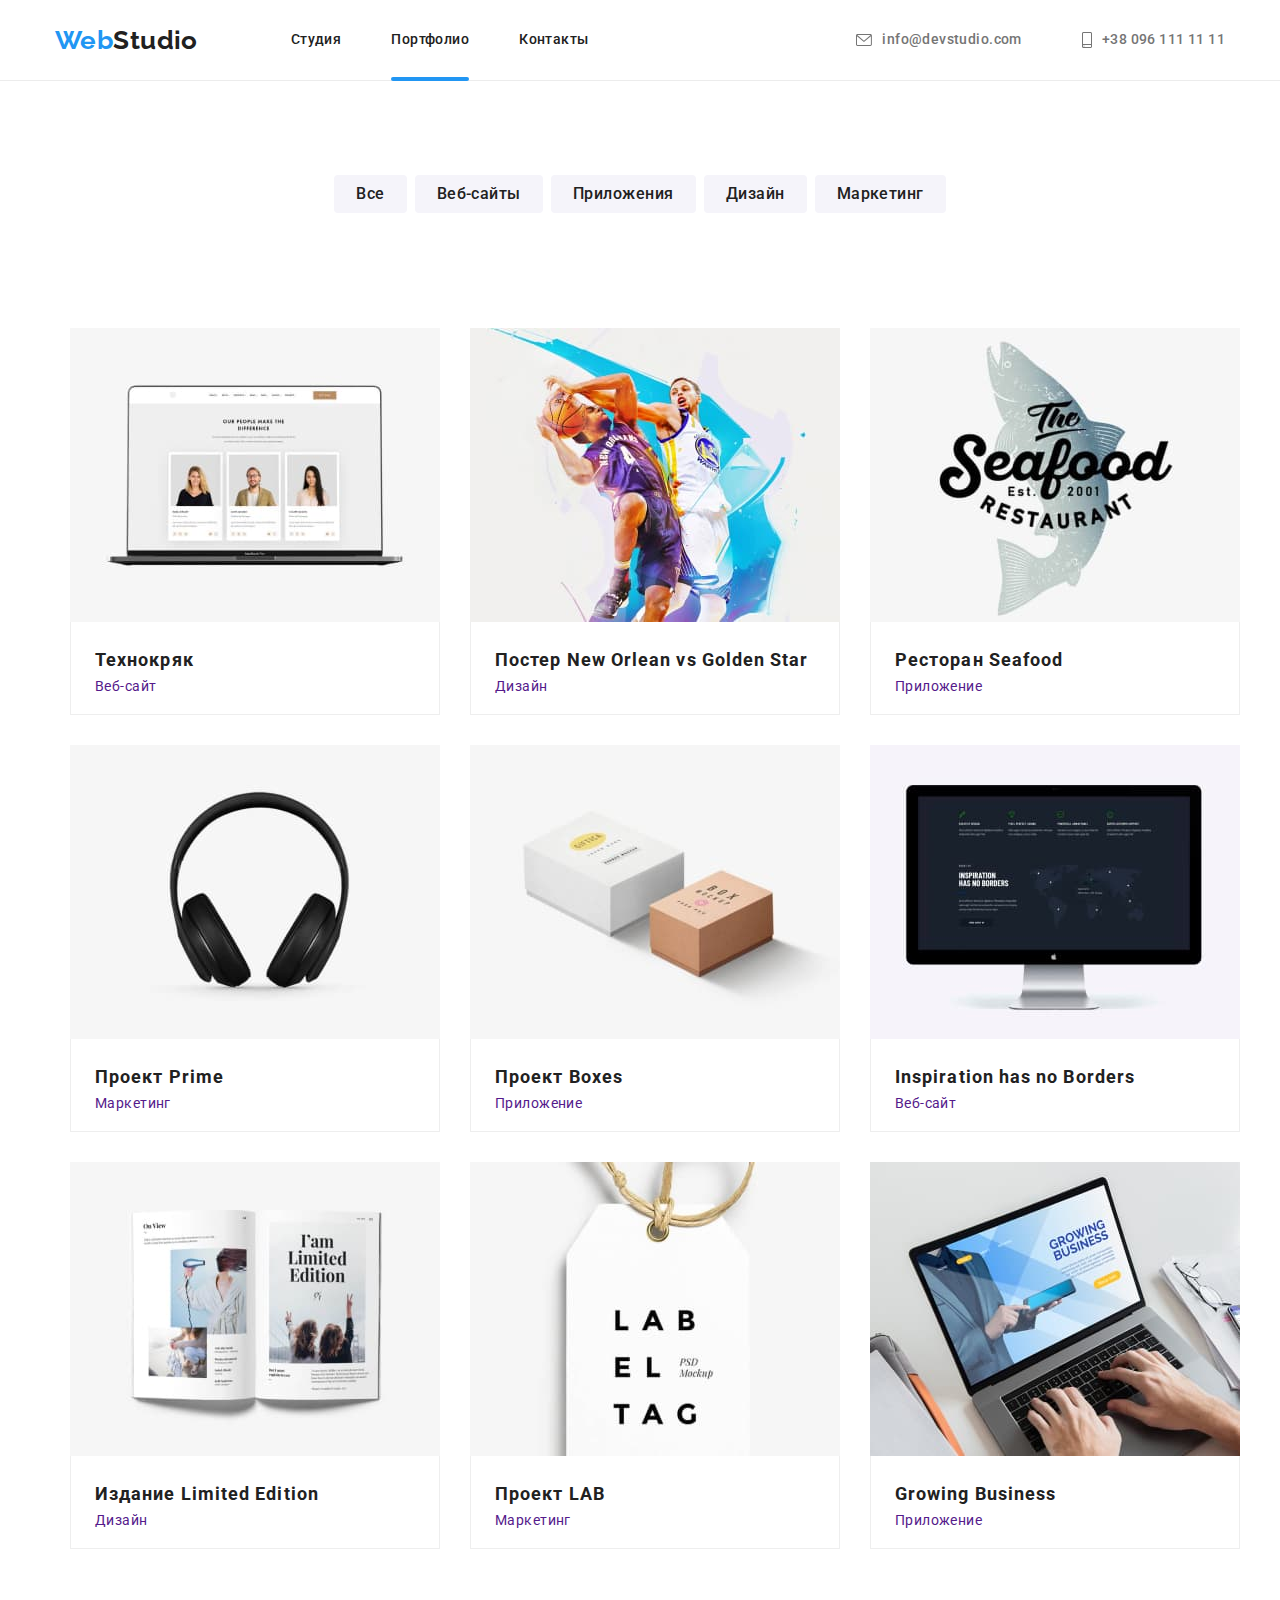
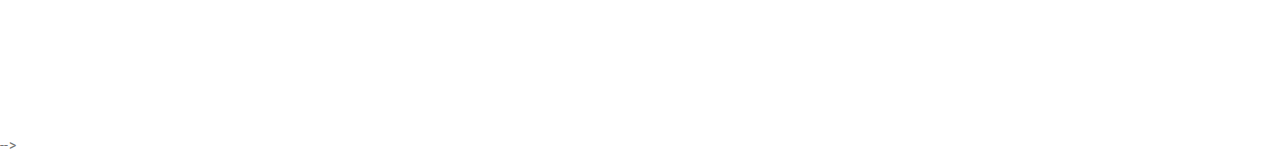
==== commit f42b2229: "Resize images" ====
--- a/portfolio.html
+++ b/portfolio.html
@@ -21,7 +21,7 @@
     <link rel="stylesheet" href="./css/main.min.css" />
     
   <body class="page-portfolio">
-     <!-- <header class="page-header">
+     <header class="page-header">
       <div class="container main-nav">
         <nav class="main-nav">
           <a href="/" class="main-nav__logo"
@@ -58,7 +58,7 @@
           </li>
         </ul>
       </div>
-    </header> -->
+    </header>
     <main>
       <section class="portfolio section">
       <div class="container">
--- a/css/main.min.css
+++ b/css/main.min.css
@@ -1,2 +1,2 @@
-:root{--primary-text-color: #757575;--title-text-color: #212121;--accent-colour: #2196f3;--white-text-colour: #ffffff;--bg-page-colour: #ffffff;--bg-button-hover: #188ce8;--bg-button-portfolio: #f5f4fa;--futer-mail-tel: rgba(255, 255, 255, 0.6);--border-bottom: #ececec;--border-portfolio: #eeeeee;--transition-cubic: cubic-bezier(0.4,0,0.2,1)}h1,h2,h3,p,ul{margin:0;padding:0}image{display:block;max-width:100%;height:auto;width:100%}body{font-family:"Roboto", sans-serif;font-size:14px;letter-spacing:0.03em;color:var(--primary-text-color);background-color:var(--bg-page-colour)}.container{margin:0 auto;width:100%;padding-left:15px;padding-right:15px}@media screen and (min-width: 468px){.container{width:480px}}@media screen and (min-width: 768px){.container{width:768px}}@media screen and (min-width: 1200px){.container{width:1200px}}ul{list-style:none}.section{padding-top:94px;padding-bottom:94px}.hero-page__button{margin-top:30px;width:200px;height:50px;border-radius:4px;border:none;box-shadow:0px 4px 4px rgba(0,0,0,0.15);font-weight:700;font-size:16px;line-height:1.87;align-items:center;letter-spacing:0.06em;cursor:pointer}.hero-page__button{color:var(--bg-page-colour);background-color:var(--accent-colour);transition:background-color 250ms var(--transition-cubic);cursor:pointer}.hero-page__button:hover,.hero-page__button:focus{background-color:var(--bg-button-hover)}.main-nav__list a{display:block;padding-top:32px;padding-bottom:32px;color:var(--title-text-color);font-weight:500;line-height:1.14;text-decoration:none}.main-nav__contacts{display:flex;margin-left:auto}.main-nav__contact-link+.main-nav__contact-link{padding-left:50px}.main-nav__contacts a{display:flex;align-items:center;align-items:baseline;padding-top:32px;padding-bottom:32px;padding-left:10px;color:var(--primary-text-color);font-weight:500;line-height:1.14;text-decoration:none}.main-nav__icon{display:flex;align-self:center;margin-right:10px;fill:currentColor}.main-nav__item{position:relative}.main-nav__link{transition:color 250ms var(--transition-cubic)}.main-nav__link:hover,.main-nav__link:focus{color:var(--accent-colour)}.main-nav__list .link.current{color:var(--accent-colour)}.current::after{position:absolute;content:"";bottom:-1px;left:0;width:100%;height:4px;border-radius:2px;background-color:var(--accent-colour)}.futer-subscribe{margin-left:auto}.futer-subscribe__text{font-weight:700;font-size:14px;line-height:16px;letter-spacing:0.03em;text-transform:uppercase;color:#ffffff}.futer-subscribe__form{display:flex;margin-top:20px;border:none}.submit-input{width:358px;height:50px;border:1px solid rgba(255,255,255,0.3);filter:drop-shadow(0px 4px 4px rgba(0,0,0,0.15));border-radius:4px;background-color:transparent;outline:none;padding-left:12px;color:rgba(255,255,255,0.6);transition:border-color 250ms var(--transition-cubic)}.submit-input:hover,.submit-input:focus{border-color:var(--accent-colour)}.futer-subscribe__button{position:relative;display:flex;align-items:center;width:200px;height:50px;margin-left:12px;background-color:var(--accent-colour);box-shadow:0px 4px 4px rgba(0,0,0,0.15);border-radius:4px;border-color:transparent;font-weight:700;font-size:16px;line-height:calc(30 / 16);padding-left:29px;color:#ffffff;fill:currentColor;transition:color 250ms var(--transition-cubic),background-color 250ms var(--transition-cubic)}.futer-subscribe__button:hover,.futer-subscribe__button:focus{background-color:var(--bg-page-colour);color:var(--accent-colour)}.futer-subscribe__send{position:absolute;background-size:contain;right:28px;margin-left:10px;transition:fill 250ms var(--transition-cubic)}.futer-subscribe__button:hover+.futer-subscribe__send{fill:var(--accent-colour)}.social-links__text{margin-bottom:20px;font-weight:700;font-size:14px;line-height:16px;letter-spacing:0.03em;text-transform:uppercase;color:var(--white-text-colour)}.social-links{margin-left:70px}.social-links__list{display:flex}.social-links__item{display:flex;width:44px;height:44px;margin-right:10px;border-radius:50%;justify-content:center;align-items:center;background-color:rgba(255,255,255,0.1);transition:background-color 250ms var(--transition-cubic)}.social-links__item:hover{background-color:#2196f3}.social-links__item:last-child{margin-right:0}.social-links__link{fill:#fff}.social-links__logo{fill:#fff}.backdrop{width:100%;height:100%;background-color:rgba(0,0,0,0.2);position:fixed;top:0;transition:opacity 250ms var(--transition-cubic)}.modal__close-logo{position:absolute;transition:fill 250ms var(--transition-cubic)}.modal__close-logo:hover,.modal__close-logo:focus{fill:#2196f3}.modal__licence{font-weight:400;font-size:14px;line-height:1.71;letter-spacing:0.03em;margin-left:3px;text-decoration-line:underline;color:var(--accent-colour)}.modal{min-width:528px;min-height:581px;padding:40px;background-color:#ffffff;box-shadow:0px 1px 3px rgba(0,0,0,0.12),0px 1px 1px rgba(0,0,0,0.14),0px 2px 1px rgba(0,0,0,0.2);border-radius:4px;position:absolute;top:50%;left:50%;transform:translate(-50%, -50%) scale(1);transition:transform 250ms var(--transition-cubic)}.backdrop-is-hidden .modal{transform:translate(-50%, -50%) scale(0);transition:transform 250ms var(--transition-cubic)}.modal__close{position:absolute;top:8px;right:8px;width:30px;height:30px;display:flex;align-items:center;justify-content:center;border-radius:50%;border:1px solid rgba(0,0,0,0.1);cursor:pointer;background-color:#ffffff}.is-hidden{visibility:hidden;opacity:0;pointer-events:none;transition:visibility 250ms var(--transition-cubic)}.no-scroll{overflow:hidden}.modal__title{margin-bottom:12px;font-style:normal;font-weight:700;font-size:20px;line-height:23px;text-align:center;letter-spacing:0.03em;color:#212121}.modal__group{position:relative;margin-bottom:10px;display:flex;flex-direction:column}.modal__label{margin-bottom:4px;font-size:12px}.modal__input{margin:0;padding:11px 42px;border:1px solid rgba(33,33,33,0.2);border-radius:4px;transition:border-color 250ms var(--transition-cubic),fill 250ms var(--transition-cubic)}.modal__input:focus,.modal__input:hover{border-color:var(--accent-colour)}.modal__input::placeholder{font-weight:400;font-size:12px;line-height:14px;letter-spacing:0.01em;color:rgba(117,117,117,0.5)}.modal__input:hover ~ textarea{border-color:var(--accent-colour);transition:border-color 250ms var(--transition-cubic)}.textarea{transition:border-color 250ms var(--transition-cubic)}.modal__checkbox-point{display:flex;align-items:center;margin-top:20px;justify-content:center}.modal__check{position:absolute;width:1px;height:1px;margin:-1px;border:0;padding:0;clip:rect(0 0 0 0);overflow:hidden}.modal__icon{position:absolute;width:18px;height:18px;top:60%;left:15px;transform:translateY(-50%);transition:fill 250 var(--transition-cubic),border-color 250 var(--transition-cubic)}.modal__input:focus ~ .modal__icon,.modal__input:hover ~ .modal__icon{fill:var(--accent-colour);border-color:var(--accent-colour)}#comment:hover,#comment:focus{fill:var(--accent-colour);border-color:var(--accent-colour);transition:border-color 250ms var(--transition-cubic),fill 250ms var(--transition-cubic)}.modal__comment{padding:16px 12px;border:1px solid rgba(33,33,33,0.2);border-radius:4px;resize:none;height:120px;transition:fill 250ms var(--transition-cubic),border-color 250 var(--transition-cubic)}.modal__check-icon{display:inline-block;height:15px;width:16px;margin-right:8.38px;border:2px solid #212121;border-radius:2px}.modal__check:checked+.modal__check-icon{background-color:var(--accent-colour);background-image:url(../image/check.svg);background-size:contain;background-origin:border-box;border-color:var(--accent-colour);border-radius:2px}.modal__submit{display:block;width:200px;height:50px;margin-top:30px;margin-left:auto;margin-right:auto;background:#2196f3;border-color:transparent;box-shadow:0px 4px 4px rgba(0,0,0,0.15);border-radius:4px;font-weight:700;font-size:16px;line-height:1.88;align-items:center;text-align:center;letter-spacing:0.06em;color:#ffffff;transition:background-color 250ms var(--transition-cubic)}.modal__submit:hover,.modal__submit:focus{background-color:#188ce8}.portfolio__list button{padding:6px 22px;color:var(--title-text-color);background-color:var(--bg-button-portfolio);font-family:"Roboto";font-weight:500;font-size:16px;line-height:1.62;text-align:center;letter-spacing:0.03em;border-radius:4px;border:none;transition:color 250ms var(--transition-cubic),background-color 250ms var(--transition-cubic)}.portfolio__list button:hover,.portfolio__list button:focus{color:var(--white-text-colour);background-color:var(--accent-colour)}.page-header{border-bottom:1px solid var(--border-bottom)}.main-nav{display:flex;align-items:center}.main-nav__list{display:flex;margin-left:93px}.main-nav__item+.main-nav__item{margin-left:50px}.main-nav__item:last-child{margin-right:0}.main-nav__logo{color:var(--title-text-color);font-family:Raleway, sans-serif;font-weight:700;font-size:26px;line-height:1.19;text-decoration:none;transition:color 250ms var(--transition-cubic)}.main-nav__logo:hover{color:var(--accent-colour)}.main-nav__logotext{color:var(--accent-colour);font-family:Raleway, sans-serif;font-weight:700;font-size:26px;line-height:1.19;text-decoration:none}.hero-page{background-color:#2f303a;text-align:center;max-width:1600px;height:600px;padding-top:200px;padding-bottom:200px;margin-left:auto;margin-right:auto;background-image:linear-gradient(to right, rgba(47,48,58,0.4), rgba(47,48,58,0.4)),url(../image/backround-image.jpg);background-repeat:no-repeat;background-size:cover;background-position:center}.hero-page__title{color:var(--white-text-colour);font-weight:900;font-size:44px;line-height:1.36;letter-spacing:0.06em;text-transform:uppercase}.prefences{padding-top:60px;padding-bottom:60px}@media screen and (min-width: 768px){.prefences{padding-top:60px;padding-bottom:60px}}@media screen and (min-width: 1200px){.prefences{padding-top:94px;padding-bottom:94px}}.prefences__list{display:flex;flex-wrap:wrap;gap:30px}.prefences__item{width:100%}@media screen and (min-width: 768px){.prefences__item{width:calc((100% - 30px) / 2)}}@media screen and (min-width: 1200px){.prefences__item{width:calc((100% - 90px) / 4)}}.prefences__item:last-child{margin-right:0}.prefences__title{margin:0;color:var(--title-text-color);font-weight:700;font-size:14px;line-height:1.14;text-align:left;letter-spacing:0.03em;text-transform:uppercase}.prefences p{margin-top:10px;line-height:1.71}.prefences__pic{display:flex;width:100%;height:120px;margin-bottom:30px;justify-content:center;align-items:center;background-color:#f5f4fa}.about{padding-top:0}.about__title{color:var(--title-text-color);font-weight:700;font-size:36px;line-height:1.16;text-align:center;letter-spacing:0.03em}.about__item{position:relative}.about__text{position:absolute;bottom:0;left:0;display:flex;width:100%;height:70px;font-weight:700;font-size:14px;line-height:16px;text-align:center;letter-spacing:0.03em;text-transform:uppercase;align-items:center;justify-content:center;color:#ffffff;background-color:rgba(47,48,58,0.8)}.about__list{display:flex;margin-top:50px}.about__item{margin-right:30px}.about__item:last-child{margin-right:0}img{display:block;max-width:100%;height:auto;width:100%}.our-team{background-color:var(--bg-button-portfolio);padding-top:60px;padding-bottom:60px}@media screen and (min-width: 768px){.our-team{padding-top:60px;padding-bottom:60px}}@media screen and (min-width: 1200px){.our-team{padding-top:94px;padding-bottom:94px}}.our-team__title{padding-bottom:30px;color:var(--title-text-color);font-weight:700;font-size:28px;line-height:33px;text-align:center;letter-spacing:0.03em}@media screen and (min-width: 1200px){.our-team__title{font-weight:700;font-size:36px;line-height:1.16;text-align:center;letter-spacing:0.03em}}.our-team__list{display:flex;flex-wrap:wrap;gap:30px}.our-team__item{width:100%;background-color:var(--white-text-colour);box-shadow:0px 1px 3px rgba(0,0,0,0.12),0px 1px 1px rgba(0,0,0,0.14),0px 2px 1px rgba(0,0,0,0.2);border-radius:0px 0px 4px 4px}@media screen and (min-width: 768px){.our-team__item{width:calc((100% - 30px) / 2)}}@media screen and (min-width: 1200px){.our-team__item{width:calc((100% - 90px) / 4)}}.our-team__item:last-child{margin-right:0}.our-team__name{margin-top:30px;color:var(--title-text-color);font-weight:500;font-size:16px;line-height:1.18;text-align:center}.our-team p{margin-top:10px;margin-bottom:16px;font-size:16px;line-height:1.18;text-align:center}.our-team__social{display:flex;margin-bottom:30px;justify-content:center;align-items:center}.our-team__link{display:flex;width:44px;height:44px;margin-right:10px;justify-content:center;align-items:center;border-radius:50%;fill:#afb1b8;transition:fill 250ms var(--transition-cubic),background-color 250ms var(--transition-cubic)}.our-team__link:hover{background-color:#2196f3;fill:#fff}.our-team__sl-logo{transition:fill 250ms var(--transition-cubic)}.our-team__sl-logo:hover{fill:#fff}.client{padding-top:60px;padding-bottom:60px}@media screen and (min-width: 768px){.client{padding-top:60px;padding-bottom:60px}}@media screen and (min-width: 1200px){.client{padding-top:94px;padding-bottom:94px}}.clients__text{color:var(--title-text-color);font-weight:700;font-size:28px;line-height:33px;text-align:center;letter-spacing:0.03em}@media screen and (min-width: 1200px){.clients__text{font-weight:700;font-size:36px;line-height:1.16;text-align:center;letter-spacing:0.03em}}.clients__list{display:flex;flex-wrap:wrap;gap:30px;margin-top:50px}.client__item{width:calc((100% - 30px) / 2)}@media screen and (min-width: 768px){.client__item{width:calc((100% - 60px) / 3)}}@media screen and (min-width: 1200px){.client__item{width:calc((100% - 150px) / 6)}}.client__item:last-child{margin-right:0}.clients__card{display:flex;width:100%;height:92px;justify-content:center;align-items:center;border:1px solid #afb1b8;border-radius:4px;transition:fill 250ms var(--transition-cubic),border 250ms var(--transition-cubic)}.clients__card:hover{border:1px solid #2196f3;fill:#2196f3}.clients__logo{fill:#afb1b8;transition:fill 250ms var(--transition-cubic)}.clients__card:hover .clients__logo{fill:#2196f3}.futer{padding-top:60px;padding-bottom:60px;background-color:#2f303a}.futer__logotext{color:var(--accent-colour);font-family:Raleway, sans-serif;font-weight:700;font-size:26px;line-height:1.19;text-decoration:none;letter-spacing:0.03em}.futer a{display:inline-block;text-decoration:none;font-style:normal;transition:color 250ms var(--transition-cubic)}.futer__adress{margin-top:20px;font-size:14px;letter-spacing:0.03em;color:var(--white-text-colour);line-height:1.71;transition:color 250ms var(--transition-cubic)}.futer__adress:hover{color:var(--accent-colour)}.futer__logo{color:var(--white-text-colour);font-family:Raleway, sans-serif;font-weight:700;font-size:26px;line-height:1.19;text-decoration:none;letter-spacing:0.03em;transition:color 250ms var(--transition-cubic)}.futer__logo:hover{color:var(--accent-colour)}.futer__link{margin-top:9px;font-size:14px;line-height:1.71;letter-spacing:0.03em;color:var(--futer-mail-tel);transition:color 250ms var(--transition-cubic)}.futer__link:hover,.futer__link:focus{color:var(--accent-colour)}.container.futer{display:flex;align-items:baseline;padding-top:0;padding-bottom:0}.portfolio{background-color:var(--white-text-colour);margin:0 auto;width:100%}.portfolio__list{display:flex;flex-wrap:wrap}@media screen and (min-width: 768px){.portfolio__list{justify-content:center}}.portfolio__item{margin-right:8px;margin-bottom:15px}.portfolio__item:last-child{margin-right:0}.projects{margin-top:50px;display:flex;flex-wrap:wrap;gap:30px;padding-top:40px;padding-bottom:60px}@media screen and (min-width: 768px){.projects{padding-top:30px;padding-bottom:60px}}@media screen and (min-width: 1200px){.projects{padding-top:50px;padding-bottom:94px}}a{text-decoration:none}.projects__items{width:100%;transition:box-shadow 250ms var(--transition-cubic)}@media screen and (min-width: 768px){.projects__items{width:calc((100% - 30px) / 2)}}@media screen and (min-width: 1200px){.projects__items{width:calc((100% - 60px) / 3)}}.projects__items:hover,.projects__items:focus{box-shadow:0px 1px 1px rgba(0,0,0,0.12),0px 4px 4px rgba(0,0,0,0.06),1px 4px 6px rgba(0,0,0,0.16)}.projects__overlay{position:relative;overflow:hidden}.projects__title{position:absolute;top:0;left:0;width:100%;height:100%;transform:translateY(100%);display:inline-block;padding:63px 24px;font-size:18px;line-height:1.56;letter-spacing:0.03em;color:#ffffff;transition:transform 250ms var(--transition-cubic),background-color 250ms var(--transition-cubic)}.projects__cards:hover .projects__title{transform:translateY(0%);background-color:rgba(33,150,243,0.9);transition:transform 250ms var(--transition-cubic)}.projects__cards{transition:box-shadow 250ms var(--transition-cubic)}.projects__cards:hover,.projects__cards:focus{display:block;box-shadow:0px 1px 1px rgba(0,0,0,0.12),0px 4px 4px rgba(0,0,0,0.06),1px 4px 6px rgba(0,0,0,0.16)}.project__naming{padding:20px 24px;border-bottom:1px solid var(--border-portfolio);border-left:1px solid var(--border-portfolio);border-right:1px solid var(--border-portfolio)}.project__name{color:var(--title-text-color);font-weight:700;font-size:18px;line-height:2;letter-spacing:0.06em}.main-project-group{margin-top:4px;color:var(--primary-text-color);font-size:16px;line-height:1.88;letter-spacing:0.03em}
+:root{--primary-text-color: #757575;--title-text-color: #212121;--accent-colour: #2196f3;--white-text-colour: #ffffff;--bg-page-colour: #ffffff;--bg-button-hover: #188ce8;--bg-button-portfolio: #f5f4fa;--futer-mail-tel: rgba(255, 255, 255, 0.6);--border-bottom: #ececec;--border-portfolio: #eeeeee;--transition-cubic: cubic-bezier(0.4,0,0.2,1)}h1,h2,h3,p,ul{margin:0;padding:0}image{display:block;max-width:100%;height:auto;width:100%}body{font-family:"Roboto", sans-serif;font-size:14px;letter-spacing:0.03em;color:var(--primary-text-color);background-color:var(--bg-page-colour)}.container{margin:0 auto;width:100%;padding:0}@media screen and (min-width: 468px){.container{width:480px;padding-left:15px;padding-right:15px}}@media screen and (min-width: 768px){.container{width:768px;padding-left:15px;padding-right:15px}}@media screen and (min-width: 1200px){.container{width:1200px}}ul{list-style:none}.section{padding-top:94px;padding-bottom:94px}.hero-page__button{margin-top:30px;margin-bottom:118px;width:200px;height:50px;border-radius:4px;border:none;box-shadow:0px 4px 4px rgba(0,0,0,0.15);font-weight:700;font-size:16px;line-height:1.87;align-items:center;letter-spacing:0.06em;cursor:pointer}.hero-page__button{color:var(--bg-page-colour);background-color:var(--accent-colour);transition:background-color 250ms var(--transition-cubic);cursor:pointer}.hero-page__button:hover,.hero-page__button:focus{background-color:var(--bg-button-hover)}.main-nav__list a{display:block;padding-top:32px;padding-bottom:32px;color:var(--title-text-color);font-weight:500;line-height:1.14;text-decoration:none}.main-nav__contacts{display:flex;margin-left:auto}.main-nav__contact-link+.main-nav__contact-link{padding-left:50px}.main-nav__contacts a{display:flex;align-items:center;align-items:baseline;padding-top:32px;padding-bottom:32px;padding-left:10px;color:var(--primary-text-color);font-weight:500;line-height:1.14;text-decoration:none}.main-nav__icon{display:flex;align-self:center;margin-right:10px;fill:currentColor}.main-nav__item{position:relative}.main-nav__link{transition:color 250ms var(--transition-cubic)}.main-nav__link:hover,.main-nav__link:focus{color:var(--accent-colour)}.main-nav__list .link.current{color:var(--accent-colour)}.current::after{position:absolute;content:"";bottom:-1px;left:0;width:100%;height:4px;border-radius:2px;background-color:var(--accent-colour)}.futer-subscribe{margin-left:auto}.futer-subscribe__text{font-weight:700;font-size:14px;line-height:16px;letter-spacing:0.03em;text-transform:uppercase;color:#ffffff}.futer-subscribe__form{display:flex;margin-top:20px;border:none}.submit-input{width:358px;height:50px;border:1px solid rgba(255,255,255,0.3);filter:drop-shadow(0px 4px 4px rgba(0,0,0,0.15));border-radius:4px;background-color:transparent;outline:none;padding-left:12px;color:rgba(255,255,255,0.6);transition:border-color 250ms var(--transition-cubic)}.submit-input:hover,.submit-input:focus{border-color:var(--accent-colour)}.futer-subscribe__button{position:relative;display:flex;align-items:center;width:200px;height:50px;margin-left:12px;background-color:var(--accent-colour);box-shadow:0px 4px 4px rgba(0,0,0,0.15);border-radius:4px;border-color:transparent;font-weight:700;font-size:16px;line-height:calc(30 / 16);padding-left:29px;color:#ffffff;fill:currentColor;transition:color 250ms var(--transition-cubic),background-color 250ms var(--transition-cubic)}.futer-subscribe__button:hover,.futer-subscribe__button:focus{background-color:var(--bg-page-colour);color:var(--accent-colour)}.futer-subscribe__send{position:absolute;background-size:contain;right:28px;margin-left:10px;transition:fill 250ms var(--transition-cubic)}.futer-subscribe__button:hover+.futer-subscribe__send{fill:var(--accent-colour)}.social-links__text{margin-bottom:20px;font-weight:700;font-size:14px;line-height:16px;letter-spacing:0.03em;text-transform:uppercase;color:var(--white-text-colour)}.social-links{margin-left:70px}.social-links__list{display:flex}.social-links__item{display:flex;width:44px;height:44px;margin-right:10px;border-radius:50%;justify-content:center;align-items:center;background-color:rgba(255,255,255,0.1);transition:background-color 250ms var(--transition-cubic)}.social-links__item:hover{background-color:#2196f3}.social-links__item:last-child{margin-right:0}.social-links__link{fill:#fff}.social-links__logo{fill:#fff}.backdrop{width:100%;height:100%;background-color:rgba(0,0,0,0.2);position:fixed;top:0;transition:opacity 250ms var(--transition-cubic)}.modal__close-logo{position:absolute;transition:fill 250ms var(--transition-cubic)}.modal__close-logo:hover,.modal__close-logo:focus{fill:#2196f3}.modal__licence{font-weight:400;font-size:14px;line-height:1.71;letter-spacing:0.03em;margin-left:3px;text-decoration-line:underline;color:var(--accent-colour)}.modal{min-width:528px;min-height:581px;padding:40px;background-color:#ffffff;box-shadow:0px 1px 3px rgba(0,0,0,0.12),0px 1px 1px rgba(0,0,0,0.14),0px 2px 1px rgba(0,0,0,0.2);border-radius:4px;position:absolute;top:50%;left:50%;transform:translate(-50%, -50%) scale(1);transition:transform 250ms var(--transition-cubic)}.backdrop-is-hidden .modal{transform:translate(-50%, -50%) scale(0);transition:transform 250ms var(--transition-cubic)}.modal__close{position:absolute;top:8px;right:8px;width:30px;height:30px;display:flex;align-items:center;justify-content:center;border-radius:50%;border:1px solid rgba(0,0,0,0.1);cursor:pointer;background-color:#ffffff}.is-hidden{visibility:hidden;opacity:0;pointer-events:none;transition:visibility 250ms var(--transition-cubic)}.no-scroll{overflow:hidden}.modal__title{margin-bottom:12px;font-style:normal;font-weight:700;font-size:20px;line-height:23px;text-align:center;letter-spacing:0.03em;color:#212121}.modal__group{position:relative;margin-bottom:10px;display:flex;flex-direction:column}.modal__label{margin-bottom:4px;font-size:12px}.modal__input{margin:0;padding:11px 42px;border:1px solid rgba(33,33,33,0.2);border-radius:4px;transition:border-color 250ms var(--transition-cubic),fill 250ms var(--transition-cubic)}.modal__input:focus,.modal__input:hover{border-color:var(--accent-colour)}.modal__input::placeholder{font-weight:400;font-size:12px;line-height:14px;letter-spacing:0.01em;color:rgba(117,117,117,0.5)}.modal__input:hover ~ textarea{border-color:var(--accent-colour);transition:border-color 250ms var(--transition-cubic)}.textarea{transition:border-color 250ms var(--transition-cubic)}.modal__checkbox-point{display:flex;align-items:center;margin-top:20px;justify-content:center}.modal__check{position:absolute;width:1px;height:1px;margin:-1px;border:0;padding:0;clip:rect(0 0 0 0);overflow:hidden}.modal__icon{position:absolute;width:18px;height:18px;top:60%;left:15px;transform:translateY(-50%);transition:fill 250 var(--transition-cubic),border-color 250 var(--transition-cubic)}.modal__input:focus ~ .modal__icon,.modal__input:hover ~ .modal__icon{fill:var(--accent-colour);border-color:var(--accent-colour)}#comment:hover,#comment:focus{fill:var(--accent-colour);border-color:var(--accent-colour);transition:border-color 250ms var(--transition-cubic),fill 250ms var(--transition-cubic)}.modal__comment{padding:16px 12px;border:1px solid rgba(33,33,33,0.2);border-radius:4px;resize:none;height:120px;transition:fill 250ms var(--transition-cubic),border-color 250 var(--transition-cubic)}.modal__check-icon{display:inline-block;height:15px;width:16px;margin-right:8.38px;border:2px solid #212121;border-radius:2px}.modal__check:checked+.modal__check-icon{background-color:var(--accent-colour);background-image:url(../image/check.svg);background-size:contain;background-origin:border-box;border-color:var(--accent-colour);border-radius:2px}.modal__submit{display:block;width:200px;height:50px;margin-top:30px;margin-left:auto;margin-right:auto;background:#2196f3;border-color:transparent;box-shadow:0px 4px 4px rgba(0,0,0,0.15);border-radius:4px;font-weight:700;font-size:16px;line-height:1.88;align-items:center;text-align:center;letter-spacing:0.06em;color:#ffffff;transition:background-color 250ms var(--transition-cubic)}.modal__submit:hover,.modal__submit:focus{background-color:#188ce8}.portfolio__list button{padding:6px 22px;color:var(--title-text-color);background-color:var(--bg-button-portfolio);font-family:"Roboto";font-weight:500;font-size:16px;line-height:1.62;text-align:center;letter-spacing:0.03em;border-radius:4px;border:none;transition:color 250ms var(--transition-cubic),background-color 250ms var(--transition-cubic)}.portfolio__list button:hover,.portfolio__list button:focus{color:var(--white-text-colour);background-color:var(--accent-colour)}.page-header{border-bottom:1px solid var(--border-bottom)}.main-nav{display:flex;align-items:center}.main-nav__list{display:flex;margin-left:93px}.main-nav__item+.main-nav__item{margin-left:50px}.main-nav__item:last-child{margin-right:0}.main-nav__logo{color:var(--title-text-color);font-family:Raleway, sans-serif;font-weight:700;font-size:26px;line-height:1.19;text-decoration:none;transition:color 250ms var(--transition-cubic)}.main-nav__logo:hover{color:var(--accent-colour)}.main-nav__logotext{color:var(--accent-colour);font-family:Raleway, sans-serif;font-weight:700;font-size:26px;line-height:1.19;text-decoration:none}.hero-page{background-color:#2f303a;text-align:center;width:100%;padding:0;margin:0;background-image:linear-gradient(to right, rgba(47,48,58,0.4), rgba(47,48,58,0.4)),url(../image/hero-bg-mobile.jpg);background-repeat:no-repeat;background-size:cover;background-position:center}@media (min-device-pixel-ratio: 2), (min-resolution: 192dpi), (min-resolution: 2dppx){.hero-page{background-image:linear-gradient(to right, rgba(47,48,58,0.4), rgba(47,48,58,0.4)),url(../image/hero-bg-mobile-2x.jpg);background-repeat:no-repeat;background-size:cover;background-position:center}}@media screen and (min-width: 768px){.hero-page{background-image:linear-gradient(to right, rgba(47,48,58,0.4), rgba(47,48,58,0.4)),url(../image/hero-bg-tablet.jpg);background-repeat:no-repeat;background-size:cover;background-position:center}}@media screen and (min-width: 768px) and (min-device-pixel-ratio: 2), screen and (min-width: 768px) and (min-resolution: 192dpi), screen and (min-width: 768px) and (min-resolution: 2dppx){.hero-page{background-image:linear-gradient(to right, rgba(47,48,58,0.4), rgba(47,48,58,0.4)),url(../image/hero-bg-tablet-2x.jpg);background-repeat:no-repeat;background-size:cover;background-position:center}}@media screen and (min-width: 1200px){.hero-page{background-image:linear-gradient(to right, rgba(47,48,58,0.4), rgba(47,48,58,0.4)),url(../image/backround-image.jpg);background-repeat:no-repeat;background-size:cover;background-position:center}}@media screen and (min-width: 1200px) and (min-device-pixel-ratio: 2), screen and (min-width: 1200px) and (min-resolution: 192dpi), screen and (min-width: 1200px) and (min-resolution: 2dppx){.hero-page{background-image:linear-gradient(to right, rgba(47,48,58,0.4), rgba(47,48,58,0.4)),url(../image/backround-image-2x.jpg);background-repeat:no-repeat;background-size:cover;background-position:center}}.hero-page__title{padding-top:118px;max-width:360px;margin-left:auto;margin-right:auto;color:var(--white-text-colour);font-weight:900;font-size:26px;line-height:1.62;letter-spacing:0.06em;text-transform:uppercase}@media screen and (min-width: 768px){.hero-page__title{max-width:360px;font-size:26px;line-height:1.62}}@media screen and (min-width: 1200px){.hero-page__title{padding-top:200px;max-width:696px;font-size:44px;line-height:1.36}}.prefences{padding-top:60px;padding-bottom:60px}@media screen and (min-width: 768px){.prefences{padding-top:60px;padding-bottom:60px}}@media screen and (min-width: 1200px){.prefences{padding-top:94px;padding-bottom:94px}}.prefences__list{display:flex;flex-wrap:wrap;gap:30px}.prefences__item{width:100%}@media screen and (min-width: 768px){.prefences__item{width:calc((100% - 30px) / 2)}}@media screen and (min-width: 1200px){.prefences__item{width:calc((100% - 90px) / 4)}}.prefences__item:last-child{margin-right:0}.prefences__title{margin:0;color:var(--title-text-color);font-weight:700;font-size:14px;line-height:1.14;text-align:left;letter-spacing:0.03em;text-transform:uppercase}.prefences p{margin-top:10px;line-height:1.71}.prefences__pic{display:flex;width:100%;height:120px;margin-bottom:30px;justify-content:center;align-items:center;background-color:#f5f4fa}.about{padding-top:0}.about__title{color:var(--title-text-color);font-weight:700;font-size:36px;line-height:1.16;text-align:center;letter-spacing:0.03em}.about__item{position:relative}.about__text{position:absolute;bottom:0;left:0;display:flex;width:100%;height:70px;font-weight:700;font-size:14px;line-height:16px;text-align:center;letter-spacing:0.03em;text-transform:uppercase;align-items:center;justify-content:center;color:#ffffff;background-color:rgba(47,48,58,0.8)}.about__list{display:flex;margin-top:50px}.about__item{margin-right:30px}.about__item:last-child{margin-right:0}img{display:block;max-width:100%;height:auto;width:100%}.our-team{background-color:var(--bg-button-portfolio);padding-top:60px;padding-bottom:60px}@media screen and (min-width: 768px){.our-team{padding-top:60px;padding-bottom:60px}}@media screen and (min-width: 1200px){.our-team{padding-top:94px;padding-bottom:94px}}.our-team__title{padding-bottom:30px;color:var(--title-text-color);font-weight:700;font-size:28px;line-height:33px;text-align:center;letter-spacing:0.03em}@media screen and (min-width: 1200px){.our-team__title{font-weight:700;font-size:36px;line-height:1.16;text-align:center;letter-spacing:0.03em}}.our-team__list{display:flex;flex-wrap:wrap;gap:30px}.our-team__item{width:100%;background-color:var(--white-text-colour);box-shadow:0px 1px 3px rgba(0,0,0,0.12),0px 1px 1px rgba(0,0,0,0.14),0px 2px 1px rgba(0,0,0,0.2);border-radius:0px 0px 4px 4px}@media screen and (min-width: 768px){.our-team__item{width:calc((100% - 30px) / 2)}}@media screen and (min-width: 1200px){.our-team__item{width:calc((100% - 90px) / 4)}}.our-team__item:last-child{margin-right:0}.our-team__name{margin-top:30px;color:var(--title-text-color);font-weight:500;font-size:16px;line-height:1.18;text-align:center}.our-team p{margin-top:10px;margin-bottom:16px;font-size:16px;line-height:1.18;text-align:center}.our-team__social{display:flex;margin-bottom:30px;justify-content:center;align-items:center}.our-team__link{display:flex;width:44px;height:44px;margin-right:10px;justify-content:center;align-items:center;border-radius:50%;fill:#afb1b8;transition:fill 250ms var(--transition-cubic),background-color 250ms var(--transition-cubic)}.our-team__link:hover{background-color:#2196f3;fill:#fff}.our-team__sl-logo{transition:fill 250ms var(--transition-cubic)}.our-team__sl-logo:hover{fill:#fff}.client{padding-top:60px;padding-bottom:60px}@media screen and (min-width: 768px){.client{padding-top:60px;padding-bottom:60px}}@media screen and (min-width: 1200px){.client{padding-top:94px;padding-bottom:94px}}.clients__text{color:var(--title-text-color);font-weight:700;font-size:28px;line-height:33px;text-align:center;letter-spacing:0.03em}@media screen and (min-width: 1200px){.clients__text{font-weight:700;font-size:36px;line-height:1.16;text-align:center;letter-spacing:0.03em}}.clients__list{display:flex;flex-wrap:wrap;gap:30px;margin-top:50px}.client__item{width:calc((100% - 30px) / 2)}@media screen and (min-width: 768px){.client__item{width:calc((100% - 60px) / 3)}}@media screen and (min-width: 1200px){.client__item{width:calc((100% - 150px) / 6)}}.client__item:last-child{margin-right:0}.clients__card{display:flex;width:100%;height:92px;justify-content:center;align-items:center;border:1px solid #afb1b8;border-radius:4px;transition:fill 250ms var(--transition-cubic),border 250ms var(--transition-cubic)}.clients__card:hover{border:1px solid #2196f3;fill:#2196f3}.clients__logo{fill:#afb1b8;transition:fill 250ms var(--transition-cubic)}.clients__card:hover .clients__logo{fill:#2196f3}.futer{padding-top:60px;padding-bottom:60px;background-color:#2f303a}.futer__logotext{color:var(--accent-colour);font-family:Raleway, sans-serif;font-weight:700;font-size:26px;line-height:1.19;text-decoration:none;letter-spacing:0.03em}.futer a{display:inline-block;text-decoration:none;font-style:normal;transition:color 250ms var(--transition-cubic)}.futer__adress{margin-top:20px;font-size:14px;letter-spacing:0.03em;color:var(--white-text-colour);line-height:1.71;transition:color 250ms var(--transition-cubic)}.futer__adress:hover{color:var(--accent-colour)}.futer__logo{color:var(--white-text-colour);font-family:Raleway, sans-serif;font-weight:700;font-size:26px;line-height:1.19;text-decoration:none;letter-spacing:0.03em;transition:color 250ms var(--transition-cubic)}.futer__logo:hover{color:var(--accent-colour)}.futer__link{margin-top:9px;font-size:14px;line-height:1.71;letter-spacing:0.03em;color:var(--futer-mail-tel);transition:color 250ms var(--transition-cubic)}.futer__link:hover,.futer__link:focus{color:var(--accent-colour)}.container.futer{display:flex;align-items:baseline;padding-top:0;padding-bottom:0}.portfolio{background-color:var(--white-text-colour);margin:0 auto;width:100%}.portfolio__list{display:flex;flex-wrap:wrap}@media screen and (min-width: 768px){.portfolio__list{justify-content:center}}.portfolio__item{margin-right:8px;margin-bottom:15px}.portfolio__item:last-child{margin-right:0}.projects{margin-top:50px;display:flex;flex-wrap:wrap;gap:30px;padding-top:40px;padding-bottom:60px}@media screen and (min-width: 768px){.projects{padding-top:30px;padding-bottom:60px}}@media screen and (min-width: 1200px){.projects{padding-top:50px;padding-bottom:94px}}a{text-decoration:none}.projects__items{width:100%;transition:box-shadow 250ms var(--transition-cubic)}@media screen and (min-width: 768px){.projects__items{width:calc((100% - 30px) / 2)}}@media screen and (min-width: 1200px){.projects__items{width:calc((100% - 60px) / 3)}}.projects__items:hover,.projects__items:focus{box-shadow:0px 1px 1px rgba(0,0,0,0.12),0px 4px 4px rgba(0,0,0,0.06),1px 4px 6px rgba(0,0,0,0.16)}.projects__overlay{position:relative;overflow:hidden}.projects__title{position:absolute;top:0;left:0;width:100%;height:100%;transform:translateY(100%);display:inline-block;padding:63px 24px;font-size:18px;line-height:1.56;letter-spacing:0.03em;color:#ffffff;transition:transform 250ms var(--transition-cubic),background-color 250ms var(--transition-cubic)}.projects__cards:hover .projects__title{transform:translateY(0%);background-color:rgba(33,150,243,0.9);transition:transform 250ms var(--transition-cubic)}.projects__cards{transition:box-shadow 250ms var(--transition-cubic)}.projects__cards:hover,.projects__cards:focus{display:block;box-shadow:0px 1px 1px rgba(0,0,0,0.12),0px 4px 4px rgba(0,0,0,0.06),1px 4px 6px rgba(0,0,0,0.16)}.project__naming{padding:20px 24px;border-bottom:1px solid var(--border-portfolio);border-left:1px solid var(--border-portfolio);border-right:1px solid var(--border-portfolio)}.project__name{color:var(--title-text-color);font-weight:700;font-size:18px;line-height:2;letter-spacing:0.06em}.main-project-group{margin-top:4px;color:var(--primary-text-color);font-size:16px;line-height:1.88;letter-spacing:0.03em}
 /*# sourceMappingURL=main.min.css.map */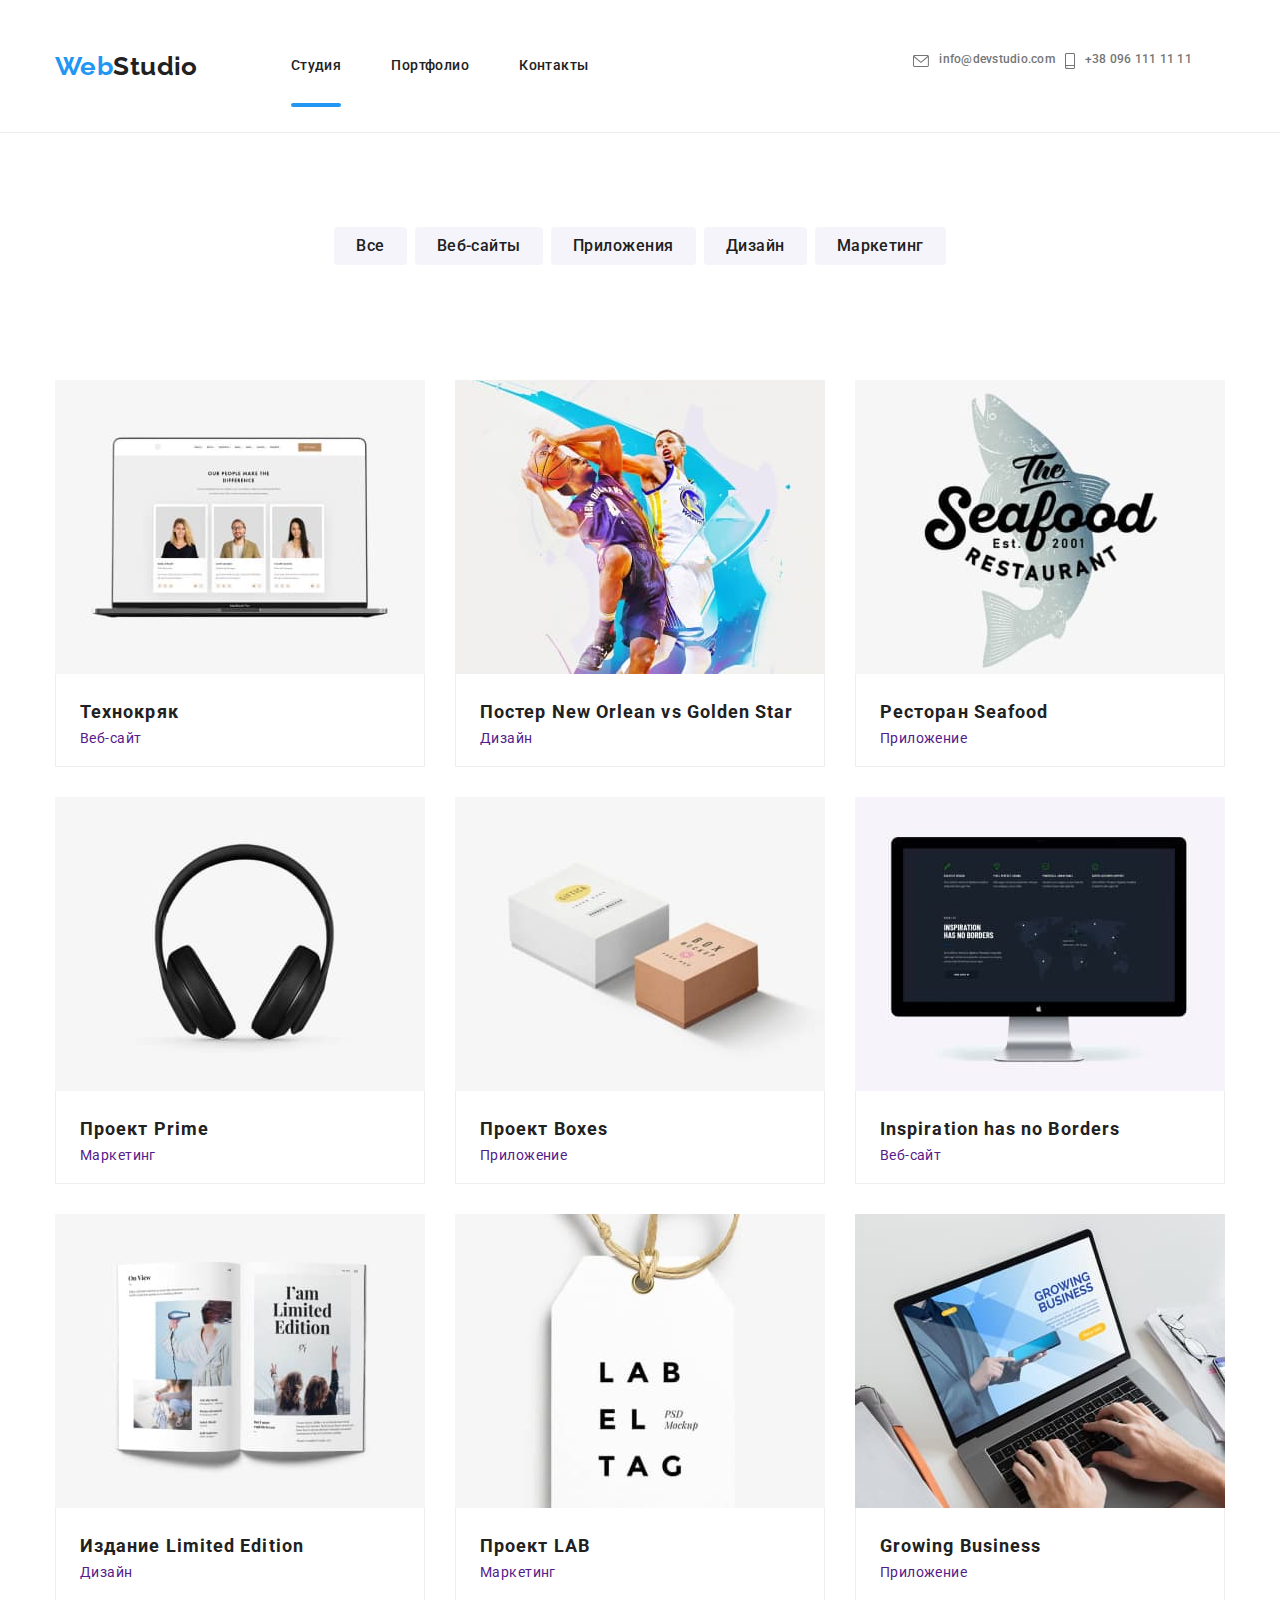
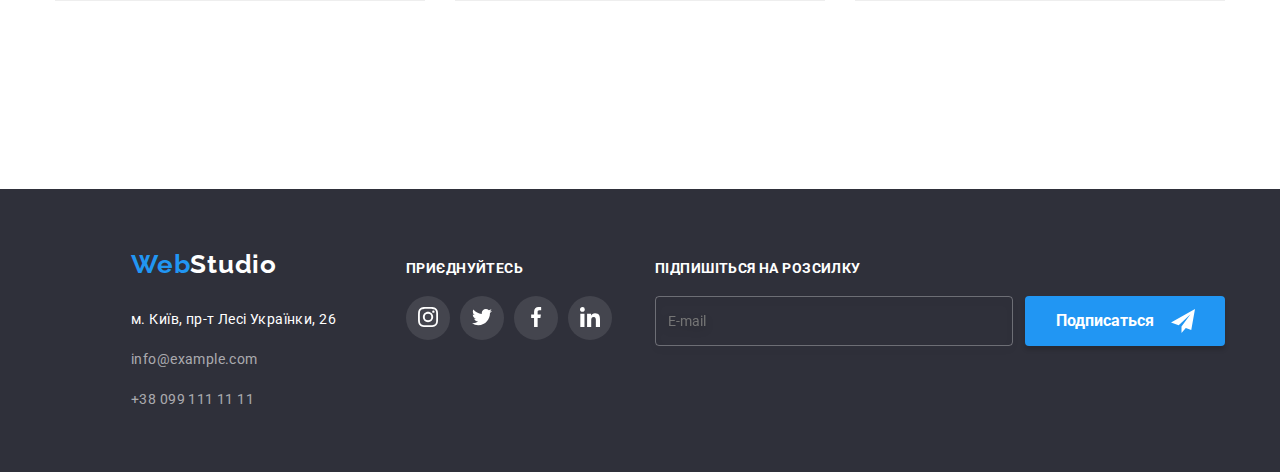
==== commit ebe3ff7d: "add mobile first" ====
--- a/portfolio.html
+++ b/portfolio.html
@@ -29,10 +29,10 @@
           >
           <ul class="main-nav__list">
             <li class="main-nav__item">
-              <a href="./" class="main-nav__link">Студия</a>
+              <a href="./" class="main-nav__link current">Студия</a>
             </li>
             <li class="main-nav__item">
-              <a href="./portfolio.html" class="main-nav__link  current">Портфолио</a>
+              <a href="./portfolio.html" class="main-nav__link">Портфолио</a>
             </li>
             <li class="main-nav__item">
               <a href="" class="main-nav__link">Контакты</a>
@@ -57,6 +57,70 @@
             >
           </li>
         </ul>
+        <button type="button" class="menu-open-btn">
+          <svg class="mob_menu-icon" width="40px" height="40px">
+                <use href="./image/symbol-defs.svg#mob_menu-icon40"></use>
+              </svg>
+        </button>
+      </div>
+      <div class="mob-menu is-hidden">
+        <v class="container_mob-menu">
+          <div class="mob-menu-top">
+        <button type="button" class="menu-close-btn">
+          <svg class="icon-close_btn" width="40px" height="40px">
+                <use href="./image/symbol-defs.svg#icon-close_btn"></use>
+              </svg>
+        </button>
+        <ul class="mob-menu__list">
+            <li class="mob-menu__item">
+              <a href="./" class="mob-menu__link current">Студия</a>
+            </li>
+            <li class="mob-menu__item">
+              <a href="./portfolio.html" class="mob-menu__link">Портфолио</a>
+            </li>
+            <li class="mob-menu__item">
+              <a href="" class="mob-menu__link">Контакты</a>
+            </li>
+          </ul>
+        </nav>
+        </div>
+        <div class="mob-menu-bottom">
+        <ul class="mob-menu__contacts">
+          <li class="mob-menu__contact-link">
+            <a class="mob-menu__link_tel" href="tel:+380961111111">
+              +38 096 111 11 11</a
+            >
+          </li>
+          <li class="mob-menu__contact-link_mail">
+            <a class="mob-menu__link_mail" href="mailto:info@devstudio.com">
+              info@devstudio.com</a>
+          </li>
+        </ul>
+        <ul class="mob-menu__social">
+                <li class="mob-menu__social-item">
+                  <a href="https://www.instagram.com" class="mob-menu__sllink">
+                  Instagram
+                  </a>
+                </li>
+
+                <li class="mob-menu__social-item">
+                  <a href="https://www.twitter.com" class="mob-menu__sllink">
+                  Twitter
+                  </a>
+                </li>
+
+                <li class="mob-menu__social-item">
+                  <a href="https://www.facebook.com" class="mob-menu__sllink">
+                  Facebook
+                  </a>
+                </li>
+                <li class="mob-menu__social-item">
+                  <a href="https://www.linkedin.com" class="mob-menu__sllink">
+                  Linkedin 
+                  </a>
+                </li>
+          </ul>
+          </div>
       </div>
     </header>
     <main>
@@ -71,7 +135,7 @@
         <li class="portfolio__item"><button type="button">Маркетинг</button></li>
       </ul>
   
-      <ul class="projects container">
+      <ul class="projects">
         <li class="projects__items">
           <a class="projects__cards" href="">
             <div class="projects__overlay">
@@ -82,7 +146,7 @@
             />
             <p class="projects__title">Ресурс предлагает комплексные предложения с разным уровнем функционала и сервисов. Все это позволит посетителю получить исчерпывающие сведения о компании или частном лице.</p>
           </div>
-            <div class="project__naming">
+            <div class="project__naming first__card">
             <h2 class="project__name">Технокряк</h2>
             <p class="project__group">Веб-сайт</p>            
             </div>
@@ -219,19 +283,20 @@
       </section>
     </main>
 
-       <!-- <footer class="futer">
+       <footer class="futer">
       <div class="futer container">
+        <div class="futer_tablet">
         <div class="futer__logo">
-          <a href="/" class="futer__logo">
+          <a href="/" class="futer__logo-link">
             <span class="futer__logotext">Web</span>Studio
           </a>
-          <!-- <address> -->
-          <!-- <ul>
+          <address class="futer_adr">
+            <ul>
             <li class="futer__list">
               <a
                 class="futer__adress"
                 href="https://goo.gl/maps/yd3jDt4MuSyeWMqWA"
-                >г. Киев, пр-т Леси Украинки, 26</a
+                >м. Київ, пр-т Лесі Українки, 26</a
               >
             </li>
             <li class="futer__mail">
@@ -247,7 +312,7 @@
           </ul>
         </div>
         <div class="social-links">
-          <p class="social-links__text">Присоединяйтесь</p>
+          <p class="social-links__text">приєднуйтесь</p>
           <ul class="social-links__list">
             <li class="social-links__item">
               <a class="social-links__link" href="">
@@ -259,21 +324,21 @@
               </a>
             </li>
             <li class="social-links__item">
-              <a href="">
+              <a class="social-links__link" href="">
                 <svg class="social-links__logo" width="20" height="20">
                   <use href="./image/symbol-defs.svg#icon-twitter-futer"></use>
                 </svg>
               </a>
             </li>
             <li class="social-links__item">
-              <a href="">
+              <a class="social-links__link" href="">
                 <svg class="social-links__logo" width="20" height="20">
                   <use href="./image/symbol-defs.svg#icon-facebook-futer"></use>
                 </svg>
               </a>
             </li>
             <li class="social-links__item">
-              <a href="">
+              <a class="social-links__link" href="">
                 <svg class="social-links__logo" width="20" height="20">
                   <use href="./image/symbol-defs.svg#icon-linkedin-futer"></use>
                 </svg>
@@ -281,8 +346,9 @@
             </li>
           </ul>
         </div>
+        </div>
         <div class="futer-subscribe">
-          <p class="futer-subscribe__text">Подпишитесь на рассылку</p>
+          <p class="futer-subscribe__text">Підпишіться на розсилку</p>
           <form class="futer-subscribe__form">
             <label for="submit-form"></label>
             <input
@@ -301,6 +367,7 @@
           </form>
         </div>
       </div>
-    </footer> --> -->
+    </footer>
+    <script src="./js/menu.js"></script>
   </body>
 </html>--- a/css/main.min.css
+++ b/css/main.min.css
@@ -1,2 +1,2 @@
-:root{--primary-text-color: #757575;--title-text-color: #212121;--accent-colour: #2196f3;--white-text-colour: #ffffff;--bg-page-colour: #ffffff;--bg-button-hover: #188ce8;--bg-button-portfolio: #f5f4fa;--futer-mail-tel: rgba(255, 255, 255, 0.6);--border-bottom: #ececec;--border-portfolio: #eeeeee;--transition-cubic: cubic-bezier(0.4,0,0.2,1)}h1,h2,h3,p,ul{margin:0;padding:0}image{display:block;max-width:100%;height:auto;width:100%}body{font-family:"Roboto", sans-serif;font-size:14px;letter-spacing:0.03em;color:var(--primary-text-color);background-color:var(--bg-page-colour)}.container{margin:0 auto;width:100%;padding:0}@media screen and (min-width: 468px){.container{width:480px;padding-left:15px;padding-right:15px}}@media screen and (min-width: 768px){.container{width:768px;padding-left:15px;padding-right:15px}}@media screen and (min-width: 1200px){.container{width:1200px}}ul{list-style:none}.section{padding-top:94px;padding-bottom:94px}.hero-page__button{margin-top:30px;margin-bottom:118px;width:200px;height:50px;border-radius:4px;border:none;box-shadow:0px 4px 4px rgba(0,0,0,0.15);font-weight:700;font-size:16px;line-height:1.87;align-items:center;letter-spacing:0.06em;cursor:pointer}.hero-page__button{color:var(--bg-page-colour);background-color:var(--accent-colour);transition:background-color 250ms var(--transition-cubic);cursor:pointer}.hero-page__button:hover,.hero-page__button:focus{background-color:var(--bg-button-hover)}.main-nav__list a{display:block;padding-top:32px;padding-bottom:32px;color:var(--title-text-color);font-weight:500;line-height:1.14;text-decoration:none}.main-nav__contacts{display:flex;margin-left:auto}.main-nav__contact-link+.main-nav__contact-link{padding-left:50px}.main-nav__contacts a{display:flex;align-items:center;align-items:baseline;padding-top:32px;padding-bottom:32px;padding-left:10px;color:var(--primary-text-color);font-weight:500;line-height:1.14;text-decoration:none}.main-nav__icon{display:flex;align-self:center;margin-right:10px;fill:currentColor}.main-nav__item{position:relative}.main-nav__link{transition:color 250ms var(--transition-cubic)}.main-nav__link:hover,.main-nav__link:focus{color:var(--accent-colour)}.main-nav__list .link.current{color:var(--accent-colour)}.current::after{position:absolute;content:"";bottom:-1px;left:0;width:100%;height:4px;border-radius:2px;background-color:var(--accent-colour)}.futer-subscribe{margin-left:auto}.futer-subscribe__text{font-weight:700;font-size:14px;line-height:16px;letter-spacing:0.03em;text-transform:uppercase;color:#ffffff}.futer-subscribe__form{display:flex;margin-top:20px;border:none}.submit-input{width:358px;height:50px;border:1px solid rgba(255,255,255,0.3);filter:drop-shadow(0px 4px 4px rgba(0,0,0,0.15));border-radius:4px;background-color:transparent;outline:none;padding-left:12px;color:rgba(255,255,255,0.6);transition:border-color 250ms var(--transition-cubic)}.submit-input:hover,.submit-input:focus{border-color:var(--accent-colour)}.futer-subscribe__button{position:relative;display:flex;align-items:center;width:200px;height:50px;margin-left:12px;background-color:var(--accent-colour);box-shadow:0px 4px 4px rgba(0,0,0,0.15);border-radius:4px;border-color:transparent;font-weight:700;font-size:16px;line-height:calc(30 / 16);padding-left:29px;color:#ffffff;fill:currentColor;transition:color 250ms var(--transition-cubic),background-color 250ms var(--transition-cubic)}.futer-subscribe__button:hover,.futer-subscribe__button:focus{background-color:var(--bg-page-colour);color:var(--accent-colour)}.futer-subscribe__send{position:absolute;background-size:contain;right:28px;margin-left:10px;transition:fill 250ms var(--transition-cubic)}.futer-subscribe__button:hover+.futer-subscribe__send{fill:var(--accent-colour)}.social-links__text{margin-bottom:20px;font-weight:700;font-size:14px;line-height:16px;letter-spacing:0.03em;text-transform:uppercase;color:var(--white-text-colour)}.social-links{margin-left:70px}.social-links__list{display:flex}.social-links__item{display:flex;width:44px;height:44px;margin-right:10px;border-radius:50%;justify-content:center;align-items:center;background-color:rgba(255,255,255,0.1);transition:background-color 250ms var(--transition-cubic)}.social-links__item:hover{background-color:#2196f3}.social-links__item:last-child{margin-right:0}.social-links__link{fill:#fff}.social-links__logo{fill:#fff}.backdrop{width:100%;height:100%;background-color:rgba(0,0,0,0.2);position:fixed;top:0;transition:opacity 250ms var(--transition-cubic)}.modal__close-logo{position:absolute;transition:fill 250ms var(--transition-cubic)}.modal__close-logo:hover,.modal__close-logo:focus{fill:#2196f3}.modal__licence{font-weight:400;font-size:14px;line-height:1.71;letter-spacing:0.03em;margin-left:3px;text-decoration-line:underline;color:var(--accent-colour)}.modal{min-width:528px;min-height:581px;padding:40px;background-color:#ffffff;box-shadow:0px 1px 3px rgba(0,0,0,0.12),0px 1px 1px rgba(0,0,0,0.14),0px 2px 1px rgba(0,0,0,0.2);border-radius:4px;position:absolute;top:50%;left:50%;transform:translate(-50%, -50%) scale(1);transition:transform 250ms var(--transition-cubic)}.backdrop-is-hidden .modal{transform:translate(-50%, -50%) scale(0);transition:transform 250ms var(--transition-cubic)}.modal__close{position:absolute;top:8px;right:8px;width:30px;height:30px;display:flex;align-items:center;justify-content:center;border-radius:50%;border:1px solid rgba(0,0,0,0.1);cursor:pointer;background-color:#ffffff}.is-hidden{visibility:hidden;opacity:0;pointer-events:none;transition:visibility 250ms var(--transition-cubic)}.no-scroll{overflow:hidden}.modal__title{margin-bottom:12px;font-style:normal;font-weight:700;font-size:20px;line-height:23px;text-align:center;letter-spacing:0.03em;color:#212121}.modal__group{position:relative;margin-bottom:10px;display:flex;flex-direction:column}.modal__label{margin-bottom:4px;font-size:12px}.modal__input{margin:0;padding:11px 42px;border:1px solid rgba(33,33,33,0.2);border-radius:4px;transition:border-color 250ms var(--transition-cubic),fill 250ms var(--transition-cubic)}.modal__input:focus,.modal__input:hover{border-color:var(--accent-colour)}.modal__input::placeholder{font-weight:400;font-size:12px;line-height:14px;letter-spacing:0.01em;color:rgba(117,117,117,0.5)}.modal__input:hover ~ textarea{border-color:var(--accent-colour);transition:border-color 250ms var(--transition-cubic)}.textarea{transition:border-color 250ms var(--transition-cubic)}.modal__checkbox-point{display:flex;align-items:center;margin-top:20px;justify-content:center}.modal__check{position:absolute;width:1px;height:1px;margin:-1px;border:0;padding:0;clip:rect(0 0 0 0);overflow:hidden}.modal__icon{position:absolute;width:18px;height:18px;top:60%;left:15px;transform:translateY(-50%);transition:fill 250 var(--transition-cubic),border-color 250 var(--transition-cubic)}.modal__input:focus ~ .modal__icon,.modal__input:hover ~ .modal__icon{fill:var(--accent-colour);border-color:var(--accent-colour)}#comment:hover,#comment:focus{fill:var(--accent-colour);border-color:var(--accent-colour);transition:border-color 250ms var(--transition-cubic),fill 250ms var(--transition-cubic)}.modal__comment{padding:16px 12px;border:1px solid rgba(33,33,33,0.2);border-radius:4px;resize:none;height:120px;transition:fill 250ms var(--transition-cubic),border-color 250 var(--transition-cubic)}.modal__check-icon{display:inline-block;height:15px;width:16px;margin-right:8.38px;border:2px solid #212121;border-radius:2px}.modal__check:checked+.modal__check-icon{background-color:var(--accent-colour);background-image:url(../image/check.svg);background-size:contain;background-origin:border-box;border-color:var(--accent-colour);border-radius:2px}.modal__submit{display:block;width:200px;height:50px;margin-top:30px;margin-left:auto;margin-right:auto;background:#2196f3;border-color:transparent;box-shadow:0px 4px 4px rgba(0,0,0,0.15);border-radius:4px;font-weight:700;font-size:16px;line-height:1.88;align-items:center;text-align:center;letter-spacing:0.06em;color:#ffffff;transition:background-color 250ms var(--transition-cubic)}.modal__submit:hover,.modal__submit:focus{background-color:#188ce8}.portfolio__list button{padding:6px 22px;color:var(--title-text-color);background-color:var(--bg-button-portfolio);font-family:"Roboto";font-weight:500;font-size:16px;line-height:1.62;text-align:center;letter-spacing:0.03em;border-radius:4px;border:none;transition:color 250ms var(--transition-cubic),background-color 250ms var(--transition-cubic)}.portfolio__list button:hover,.portfolio__list button:focus{color:var(--white-text-colour);background-color:var(--accent-colour)}.page-header{border-bottom:1px solid var(--border-bottom)}.main-nav{display:flex;align-items:center}.main-nav__list{display:flex;margin-left:93px}.main-nav__item+.main-nav__item{margin-left:50px}.main-nav__item:last-child{margin-right:0}.main-nav__logo{color:var(--title-text-color);font-family:Raleway, sans-serif;font-weight:700;font-size:26px;line-height:1.19;text-decoration:none;transition:color 250ms var(--transition-cubic)}.main-nav__logo:hover{color:var(--accent-colour)}.main-nav__logotext{color:var(--accent-colour);font-family:Raleway, sans-serif;font-weight:700;font-size:26px;line-height:1.19;text-decoration:none}.hero-page{background-color:#2f303a;text-align:center;width:100%;padding:0;margin:0;background-image:linear-gradient(to right, rgba(47,48,58,0.4), rgba(47,48,58,0.4)),url(../image/hero-bg-mobile.jpg);background-repeat:no-repeat;background-size:cover;background-position:center}@media (min-device-pixel-ratio: 2), (min-resolution: 192dpi), (min-resolution: 2dppx){.hero-page{background-image:linear-gradient(to right, rgba(47,48,58,0.4), rgba(47,48,58,0.4)),url(../image/hero-bg-mobile-2x.jpg);background-repeat:no-repeat;background-size:cover;background-position:center}}@media screen and (min-width: 768px){.hero-page{background-image:linear-gradient(to right, rgba(47,48,58,0.4), rgba(47,48,58,0.4)),url(../image/hero-bg-tablet.jpg);background-repeat:no-repeat;background-size:cover;background-position:center}}@media screen and (min-width: 768px) and (min-device-pixel-ratio: 2), screen and (min-width: 768px) and (min-resolution: 192dpi), screen and (min-width: 768px) and (min-resolution: 2dppx){.hero-page{background-image:linear-gradient(to right, rgba(47,48,58,0.4), rgba(47,48,58,0.4)),url(../image/hero-bg-tablet-2x.jpg);background-repeat:no-repeat;background-size:cover;background-position:center}}@media screen and (min-width: 1200px){.hero-page{background-image:linear-gradient(to right, rgba(47,48,58,0.4), rgba(47,48,58,0.4)),url(../image/backround-image.jpg);background-repeat:no-repeat;background-size:cover;background-position:center}}@media screen and (min-width: 1200px) and (min-device-pixel-ratio: 2), screen and (min-width: 1200px) and (min-resolution: 192dpi), screen and (min-width: 1200px) and (min-resolution: 2dppx){.hero-page{background-image:linear-gradient(to right, rgba(47,48,58,0.4), rgba(47,48,58,0.4)),url(../image/backround-image-2x.jpg);background-repeat:no-repeat;background-size:cover;background-position:center}}.hero-page__title{padding-top:118px;max-width:360px;margin-left:auto;margin-right:auto;color:var(--white-text-colour);font-weight:900;font-size:26px;line-height:1.62;letter-spacing:0.06em;text-transform:uppercase}@media screen and (min-width: 768px){.hero-page__title{max-width:360px;font-size:26px;line-height:1.62}}@media screen and (min-width: 1200px){.hero-page__title{padding-top:200px;max-width:696px;font-size:44px;line-height:1.36}}.prefences{padding-top:60px;padding-bottom:60px}@media screen and (min-width: 768px){.prefences{padding-top:60px;padding-bottom:60px}}@media screen and (min-width: 1200px){.prefences{padding-top:94px;padding-bottom:94px}}.prefences__list{display:flex;flex-wrap:wrap;gap:30px}.prefences__item{width:100%}@media screen and (min-width: 768px){.prefences__item{width:calc((100% - 30px) / 2)}}@media screen and (min-width: 1200px){.prefences__item{width:calc((100% - 90px) / 4)}}.prefences__item:last-child{margin-right:0}.prefences__title{margin:0;color:var(--title-text-color);font-weight:700;font-size:14px;line-height:1.14;text-align:left;letter-spacing:0.03em;text-transform:uppercase}.prefences p{margin-top:10px;line-height:1.71}.prefences__pic{display:flex;width:100%;height:120px;margin-bottom:30px;justify-content:center;align-items:center;background-color:#f5f4fa}.about{padding-top:0}.about__title{color:var(--title-text-color);font-weight:700;font-size:36px;line-height:1.16;text-align:center;letter-spacing:0.03em}.about__item{position:relative}.about__text{position:absolute;bottom:0;left:0;display:flex;width:100%;height:70px;font-weight:700;font-size:14px;line-height:16px;text-align:center;letter-spacing:0.03em;text-transform:uppercase;align-items:center;justify-content:center;color:#ffffff;background-color:rgba(47,48,58,0.8)}.about__list{display:flex;margin-top:50px}.about__item{margin-right:30px}.about__item:last-child{margin-right:0}img{display:block;max-width:100%;height:auto;width:100%}.our-team{background-color:var(--bg-button-portfolio);padding-top:60px;padding-bottom:60px}@media screen and (min-width: 768px){.our-team{padding-top:60px;padding-bottom:60px}}@media screen and (min-width: 1200px){.our-team{padding-top:94px;padding-bottom:94px}}.our-team__title{padding-bottom:30px;color:var(--title-text-color);font-weight:700;font-size:28px;line-height:33px;text-align:center;letter-spacing:0.03em}@media screen and (min-width: 1200px){.our-team__title{font-weight:700;font-size:36px;line-height:1.16;text-align:center;letter-spacing:0.03em}}.our-team__list{display:flex;flex-wrap:wrap;gap:30px}.our-team__item{width:100%;background-color:var(--white-text-colour);box-shadow:0px 1px 3px rgba(0,0,0,0.12),0px 1px 1px rgba(0,0,0,0.14),0px 2px 1px rgba(0,0,0,0.2);border-radius:0px 0px 4px 4px}@media screen and (min-width: 768px){.our-team__item{width:calc((100% - 30px) / 2)}}@media screen and (min-width: 1200px){.our-team__item{width:calc((100% - 90px) / 4)}}.our-team__item:last-child{margin-right:0}.our-team__name{margin-top:30px;color:var(--title-text-color);font-weight:500;font-size:16px;line-height:1.18;text-align:center}.our-team p{margin-top:10px;margin-bottom:16px;font-size:16px;line-height:1.18;text-align:center}.our-team__social{display:flex;margin-bottom:30px;justify-content:center;align-items:center}.our-team__link{display:flex;width:44px;height:44px;margin-right:10px;justify-content:center;align-items:center;border-radius:50%;fill:#afb1b8;transition:fill 250ms var(--transition-cubic),background-color 250ms var(--transition-cubic)}.our-team__link:hover{background-color:#2196f3;fill:#fff}.our-team__sl-logo{transition:fill 250ms var(--transition-cubic)}.our-team__sl-logo:hover{fill:#fff}.client{padding-top:60px;padding-bottom:60px}@media screen and (min-width: 768px){.client{padding-top:60px;padding-bottom:60px}}@media screen and (min-width: 1200px){.client{padding-top:94px;padding-bottom:94px}}.clients__text{color:var(--title-text-color);font-weight:700;font-size:28px;line-height:33px;text-align:center;letter-spacing:0.03em}@media screen and (min-width: 1200px){.clients__text{font-weight:700;font-size:36px;line-height:1.16;text-align:center;letter-spacing:0.03em}}.clients__list{display:flex;flex-wrap:wrap;gap:30px;margin-top:50px}.client__item{width:calc((100% - 30px) / 2)}@media screen and (min-width: 768px){.client__item{width:calc((100% - 60px) / 3)}}@media screen and (min-width: 1200px){.client__item{width:calc((100% - 150px) / 6)}}.client__item:last-child{margin-right:0}.clients__card{display:flex;width:100%;height:92px;justify-content:center;align-items:center;border:1px solid #afb1b8;border-radius:4px;transition:fill 250ms var(--transition-cubic),border 250ms var(--transition-cubic)}.clients__card:hover{border:1px solid #2196f3;fill:#2196f3}.clients__logo{fill:#afb1b8;transition:fill 250ms var(--transition-cubic)}.clients__card:hover .clients__logo{fill:#2196f3}.futer{padding-top:60px;padding-bottom:60px;background-color:#2f303a}.futer__logotext{color:var(--accent-colour);font-family:Raleway, sans-serif;font-weight:700;font-size:26px;line-height:1.19;text-decoration:none;letter-spacing:0.03em}.futer a{display:inline-block;text-decoration:none;font-style:normal;transition:color 250ms var(--transition-cubic)}.futer__adress{margin-top:20px;font-size:14px;letter-spacing:0.03em;color:var(--white-text-colour);line-height:1.71;transition:color 250ms var(--transition-cubic)}.futer__adress:hover{color:var(--accent-colour)}.futer__logo{color:var(--white-text-colour);font-family:Raleway, sans-serif;font-weight:700;font-size:26px;line-height:1.19;text-decoration:none;letter-spacing:0.03em;transition:color 250ms var(--transition-cubic)}.futer__logo:hover{color:var(--accent-colour)}.futer__link{margin-top:9px;font-size:14px;line-height:1.71;letter-spacing:0.03em;color:var(--futer-mail-tel);transition:color 250ms var(--transition-cubic)}.futer__link:hover,.futer__link:focus{color:var(--accent-colour)}.container.futer{display:flex;align-items:baseline;padding-top:0;padding-bottom:0}.portfolio{background-color:var(--white-text-colour);margin:0 auto;width:100%}.portfolio__list{display:flex;flex-wrap:wrap}@media screen and (min-width: 768px){.portfolio__list{justify-content:center}}.portfolio__item{margin-right:8px;margin-bottom:15px}.portfolio__item:last-child{margin-right:0}.projects{margin-top:50px;display:flex;flex-wrap:wrap;gap:30px;padding-top:40px;padding-bottom:60px}@media screen and (min-width: 768px){.projects{padding-top:30px;padding-bottom:60px}}@media screen and (min-width: 1200px){.projects{padding-top:50px;padding-bottom:94px}}a{text-decoration:none}.projects__items{width:100%;transition:box-shadow 250ms var(--transition-cubic)}@media screen and (min-width: 768px){.projects__items{width:calc((100% - 30px) / 2)}}@media screen and (min-width: 1200px){.projects__items{width:calc((100% - 60px) / 3)}}.projects__items:hover,.projects__items:focus{box-shadow:0px 1px 1px rgba(0,0,0,0.12),0px 4px 4px rgba(0,0,0,0.06),1px 4px 6px rgba(0,0,0,0.16)}.projects__overlay{position:relative;overflow:hidden}.projects__title{position:absolute;top:0;left:0;width:100%;height:100%;transform:translateY(100%);display:inline-block;padding:63px 24px;font-size:18px;line-height:1.56;letter-spacing:0.03em;color:#ffffff;transition:transform 250ms var(--transition-cubic),background-color 250ms var(--transition-cubic)}.projects__cards:hover .projects__title{transform:translateY(0%);background-color:rgba(33,150,243,0.9);transition:transform 250ms var(--transition-cubic)}.projects__cards{transition:box-shadow 250ms var(--transition-cubic)}.projects__cards:hover,.projects__cards:focus{display:block;box-shadow:0px 1px 1px rgba(0,0,0,0.12),0px 4px 4px rgba(0,0,0,0.06),1px 4px 6px rgba(0,0,0,0.16)}.project__naming{padding:20px 24px;border-bottom:1px solid var(--border-portfolio);border-left:1px solid var(--border-portfolio);border-right:1px solid var(--border-portfolio)}.project__name{color:var(--title-text-color);font-weight:700;font-size:18px;line-height:2;letter-spacing:0.06em}.main-project-group{margin-top:4px;color:var(--primary-text-color);font-size:16px;line-height:1.88;letter-spacing:0.03em}
+:root{--primary-text-color: #757575;--title-text-color: #212121;--accent-colour: #2196f3;--white-text-colour: #ffffff;--bg-page-colour: #ffffff;--bg-button-hover: #188ce8;--bg-button-portfolio: #f5f4fa;--futer-mail-tel: rgba(255, 255, 255, 0.6);--border-bottom: #ececec;--border-portfolio: #eeeeee;--transition-cubic: cubic-bezier(0.4,0,0.2,1)}h1,h2,h3,p,ul{margin:0;padding:0}image{display:block;max-width:100%;height:auto;width:100%}body{font-family:"Roboto", sans-serif;font-size:14px;letter-spacing:0.03em;color:var(--primary-text-color);background-color:var(--bg-page-colour)}.container{margin:0 auto;width:100%;padding:0}@media screen and (min-width: 468px){.container{width:480px;padding-left:15px;padding-right:15px}}@media screen and (min-width: 768px){.container{width:768px;padding-left:15px;padding-right:15px}}@media screen and (min-width: 1200px){.container{width:1200px}}ul{list-style:none}.section{padding-top:94px;padding-bottom:94px}.hero-page__button{margin-top:30px;margin-bottom:118px;width:200px;height:50px;border-radius:4px;border:none;box-shadow:0px 4px 4px rgba(0,0,0,0.15);font-weight:700;font-size:16px;line-height:1.87;align-items:center;letter-spacing:0.06em;cursor:pointer}.hero-page__button{color:var(--bg-page-colour);background-color:var(--accent-colour);transition:background-color 250ms var(--transition-cubic);cursor:pointer}.hero-page__button:hover,.hero-page__button:focus{background-color:var(--bg-button-hover)}.main-nav__list a{display:block;padding-top:32px;padding-bottom:32px;color:var(--title-text-color);font-weight:500;line-height:1.14;text-decoration:none}.main-nav__contacts{display:none}@media screen and (min-width: 768px){.main-nav__contacts{display:block;margin-left:auto;padding-top:21px;padding-bottom:21px}}@media screen and (min-width: 1200px){.main-nav__contacts{display:flex;margin-left:315px}}.main-nav__contact-link+.main-nav__contact-link{padding-left:50px}@media screen and (min-width: 768px){.main-nav__contact-link+.main-nav__contact-link{padding:0}}.main-nav__contacts a{display:none}@media screen and (min-width: 768px){.main-nav__contacts a{display:flex;padding:0;margin-bottom:10px;font-weight:500;font-size:12px;line-height:1.17;letter-spacing:0.02em;color:#757575}}@media screen and (min-width: 1200px){.main-nav__contacts a{display:flex;align-items:center;align-items:baseline;padding-top:32px;padding-bottom:32px;padding-left:10px;color:var(--primary-text-color);font-weight:500;line-height:1.14;text-decoration:none}}.main-nav__icon{display:flex;align-self:center;margin-right:10px;fill:currentColor}.main-nav__item{position:relative}.main-nav__link{transition:color 250ms var(--transition-cubic)}.main-nav__link:hover,.main-nav__link:focus{color:var(--accent-colour)}.main-nav__list .link.current{color:var(--accent-colour)}.current::after{position:absolute;content:"";bottom:-1px;left:0;width:100%;height:4px;border-radius:2px;background-color:var(--accent-colour)}.futer-subscribe{margin-top:60px}@media screen and (min-width: 1200px){.futer-subscribe{margin-left:auto;margin-top:0}}.futer-subscribe__text{font-weight:700;font-size:14px;line-height:16px;letter-spacing:0.03em;text-transform:uppercase;color:#ffffff}.futer-subscribe__form{display:block;margin-top:20px;padding-bottom:60px}@media screen and (min-width: 1200px){.futer-subscribe__form{display:flex;margin-top:20px;padding-bottom:0;border:none}}.submit-input{margin-bottom:20px;width:450px;height:50px;border:1px solid rgba(255,255,255,0.3);filter:drop-shadow(0px 4px 4px rgba(0,0,0,0.15));border-radius:4px;background-color:transparent;outline:none;padding-left:12px;color:rgba(255,255,255,0.6);transition:border-color 250ms var(--transition-cubic)}.submit-input:hover,.submit-input:focus{border-color:var(--accent-colour)}@media screen and (min-width: 1200px){.submit-input{width:358px}}.futer-subscribe__button{position:relative;display:flex;align-items:center;width:200px;height:50px;margin-left:auto;margin-right:auto;background-color:var(--accent-colour);box-shadow:0px 4px 4px rgba(0,0,0,0.15);border-radius:4px;border-color:transparent;font-weight:700;font-size:16px;line-height:calc(30 / 16);padding-left:29px;color:#ffffff;fill:currentColor;transition:color 250ms var(--transition-cubic),background-color 250ms var(--transition-cubic)}.futer-subscribe__button:hover,.futer-subscribe__button:focus{background-color:var(--bg-page-colour);color:var(--accent-colour)}@media screen and (min-width: 1200px){.futer-subscribe__button{position:relative;display:flex;margin-left:12px}}.futer-subscribe__send{position:absolute;background-size:contain;right:28px;margin-left:10px;transition:fill 250ms var(--transition-cubic)}.futer-subscribe__button:hover+.futer-subscribe__send{fill:var(--accent-colour)}.social-links__text{margin-bottom:20px;font-weight:700;font-size:14px;line-height:16px;letter-spacing:0.03em;text-transform:uppercase;color:var(--white-text-colour)}.social-links{margin-top:60px}@media screen and (min-width: 768px){.social-links{margin-left:165px}}@media screen and (min-width: 1200px){.social-links{margin-left:70px;margin-top:0px}}.social-links__list{display:flex;justify-content:center}@media screen and (min-width: 1200px){.social-links__list{justify-content:left}}.social-links__item{display:flex;width:44px;height:44px;margin-right:10px;border-radius:50%;justify-content:center;align-items:center;background-color:rgba(255,255,255,0.1);transition:background-color 250ms var(--transition-cubic)}.social-links__item:hover{background-color:#2196f3}.social-links__item:last-child{margin-right:0}.social-links__link{fill:#fff}.social-links__logo{fill:#fff}.backdrop{width:100%;height:100%;background-color:rgba(0,0,0,0.2);position:fixed;top:0;transition:opacity 250ms var(--transition-cubic)}.modal__close-logo{position:absolute;transition:fill 250ms var(--transition-cubic)}.modal__close-logo:hover,.modal__close-logo:focus{fill:#2196f3}.modal__licence{font-weight:400;font-size:14px;line-height:1.71;letter-spacing:0.03em;margin-left:3px;text-decoration-line:underline;color:var(--accent-colour)}.modal{min-width:528px;min-height:581px;padding:40px;background-color:#ffffff;box-shadow:0px 1px 3px rgba(0,0,0,0.12),0px 1px 1px rgba(0,0,0,0.14),0px 2px 1px rgba(0,0,0,0.2);border-radius:4px;position:absolute;top:50%;left:50%;transform:translate(-50%, -50%) scale(1);transition:transform 250ms var(--transition-cubic)}.backdrop-is-hidden .modal{transform:translate(-50%, -50%) scale(0);transition:transform 250ms var(--transition-cubic)}.modal__close{position:absolute;top:8px;right:8px;width:30px;height:30px;display:flex;align-items:center;justify-content:center;border-radius:50%;border:1px solid rgba(0,0,0,0.1);cursor:pointer;background-color:#ffffff}.is-hidden{visibility:hidden;opacity:0;pointer-events:none;transition:visibility 250ms var(--transition-cubic)}.no-scroll{overflow:hidden}.modal__title{margin-bottom:12px;font-style:normal;font-weight:700;font-size:20px;line-height:23px;text-align:center;letter-spacing:0.03em;color:#212121}.modal__group{position:relative;margin-bottom:10px;display:flex;flex-direction:column}.modal__label{margin-bottom:4px;font-size:12px}.modal__input{margin:0;padding:11px 42px;border:1px solid rgba(33,33,33,0.2);border-radius:4px;transition:border-color 250ms var(--transition-cubic),fill 250ms var(--transition-cubic)}.modal__input:focus,.modal__input:hover{border-color:var(--accent-colour)}.modal__input::placeholder{font-weight:400;font-size:12px;line-height:14px;letter-spacing:0.01em;color:rgba(117,117,117,0.5)}.modal__input:hover ~ textarea{border-color:var(--accent-colour);transition:border-color 250ms var(--transition-cubic)}.textarea{transition:border-color 250ms var(--transition-cubic)}.modal__checkbox-point{display:flex;align-items:center;margin-top:20px;justify-content:center}.modal__check{position:absolute;width:1px;height:1px;margin:-1px;border:0;padding:0;clip:rect(0 0 0 0);overflow:hidden}.modal__icon{position:absolute;width:18px;height:18px;top:60%;left:15px;transform:translateY(-50%);transition:fill 250 var(--transition-cubic),border-color 250 var(--transition-cubic)}.modal__input:focus ~ .modal__icon,.modal__input:hover ~ .modal__icon{fill:var(--accent-colour);border-color:var(--accent-colour)}#comment:hover,#comment:focus{fill:var(--accent-colour);border-color:var(--accent-colour);transition:border-color 250ms var(--transition-cubic),fill 250ms var(--transition-cubic)}.modal__comment{padding:16px 12px;border:1px solid rgba(33,33,33,0.2);border-radius:4px;resize:none;height:120px;transition:fill 250ms var(--transition-cubic),border-color 250 var(--transition-cubic)}.modal__check-icon{display:inline-block;height:15px;width:16px;margin-right:8.38px;border:2px solid #212121;border-radius:2px}.modal__check:checked+.modal__check-icon{background-color:var(--accent-colour);background-image:url(../image/check.svg);background-size:contain;background-origin:border-box;border-color:var(--accent-colour);border-radius:2px}.modal__submit{display:block;width:200px;height:50px;margin-top:30px;margin-left:auto;margin-right:auto;background:#2196f3;border-color:transparent;box-shadow:0px 4px 4px rgba(0,0,0,0.15);border-radius:4px;font-weight:700;font-size:16px;line-height:1.88;align-items:center;text-align:center;letter-spacing:0.06em;color:#ffffff;transition:background-color 250ms var(--transition-cubic)}.modal__submit:hover,.modal__submit:focus{background-color:#188ce8}.portfolio__list button{padding:6px 22px;color:var(--title-text-color);background-color:var(--bg-button-portfolio);font-family:"Roboto";font-weight:500;font-size:16px;line-height:1.62;text-align:center;letter-spacing:0.03em;border-radius:4px;border:none;transition:color 250ms var(--transition-cubic),background-color 250ms var(--transition-cubic)}.portfolio__list button:hover,.portfolio__list button:focus{color:var(--white-text-colour);background-color:var(--accent-colour)}.page-header{border-bottom:1px solid var(--border-bottom)}.main-nav{display:flex;align-items:center}.main-nav__list{display:none}@media screen and (min-width: 768px){.main-nav__list{display:flex;margin-left:93px}}@media screen and (min-width: 1200px){.main-nav__list{display:flex;margin-left:93px}}.main-nav__item+.main-nav__item{margin-left:50px}.main-nav__item:last-child{margin-right:0}.main-nav__logo{color:var(--title-text-color);font-family:Raleway, sans-serif;font-weight:700;font-size:26px;line-height:1.19;text-decoration:none;transition:color 250ms var(--transition-cubic)}.main-nav__logo:hover{color:var(--accent-colour)}.main-nav__logotext{color:var(--accent-colour);font-family:Raleway, sans-serif;font-weight:700;font-size:26px;line-height:1.19;text-decoration:none}.container_mob-menu{display:flex;flex-direction:column;justify-content:space-between;height:100%;margin:0 auto;width:100%;padding-left:40px}.menu-open-btn{display:block;margin-left:auto;border:none;background-color:var(--bg-page-colour)}@media screen and (min-width: 768px){.menu-open-btn{display:none}}@media screen and (min-width: 1200px){.menu-open-btn{display:none}}.menu-close-btn{display:block;width:40px;height:40px;margin-left:auto;margin-right:21px;padding:0;border:none;background-color:var(--bg-page-colour)}.mob-menu{position:fixed;top:0;left:0;z-index:1;padding-top:21px;background-color:#fff;width:100vw;height:100vh}.main-nav__contact-link{display:none}@media screen and (min-width: 768px){.main-nav__contact-link{display:flex}}@media screen and (min-width: 1200px){.main-nav__contact-link{display:flex}}.mob-menu__item:not(:last-child){margin-bottom:32px}.mob-menu__link{font-weight:500;font-size:40px;line-height:1.175;letter-spacing:0.02em;color:#212121}.mob-menu__link:hover,.mob-menu__link:focus{color:var(--accent-colour)}.mob-menu__contact-link:not(:last-child){margin-bottom:32px}.mob-menu__link_tel{font-weight:500;font-size:34px;line-height:1.17;letter-spacing:0.02em;color:#2196F3}.mob-menu__link_mail{font-weight:500;font-size:24px;line-height:1.17;letter-spacing:0.02em;color:#757575}.mob-menu__social{display:flex;margin-top:64px;padding-bottom:48px;position:relative}.mob-menu__sllink{font-weight:500;font-size:18px;line-height:1.22;letter-spacing:0.02em;color:#2196F3}.mob-menu__social-item{padding-right:10px;padding-left:10px}.mob-menu__social-item:first-child{padding-left:0}.mob-menu__social-item:last-child{padding-right:0}.mob-menu__social-item:not(:last-child){border-right:1px solid rgba(33,33,33,0.2)}.icon-close_btn:hover,.icon-close_btn:focus{fill:var(--accent-colour);cursor:pointer}.hero-page{background-color:#2f303a;text-align:center;width:100%;padding:0;margin:0;background-image:linear-gradient(to right, rgba(47,48,58,0.4), rgba(47,48,58,0.4)),url(../image/hero-bg-mobile.jpg);background-repeat:no-repeat;background-size:cover;background-position:center}@media (min-device-pixel-ratio: 2), (min-resolution: 192dpi), (min-resolution: 2dppx){.hero-page{background-image:linear-gradient(to right, rgba(47,48,58,0.4), rgba(47,48,58,0.4)),url(../image/hero-bg-mobile-2x.jpg);background-repeat:no-repeat;background-size:cover;background-position:center}}@media screen and (min-width: 768px){.hero-page{background-image:linear-gradient(to right, rgba(47,48,58,0.4), rgba(47,48,58,0.4)),url(../image/hero-bg-tablet.jpg);background-repeat:no-repeat;background-size:cover;background-position:center}}@media screen and (min-width: 768px) and (min-device-pixel-ratio: 2), screen and (min-width: 768px) and (min-resolution: 192dpi), screen and (min-width: 768px) and (min-resolution: 2dppx){.hero-page{background-image:linear-gradient(to right, rgba(47,48,58,0.4), rgba(47,48,58,0.4)),url(../image/hero-bg-tablet-2x.jpg);background-repeat:no-repeat;background-size:cover;background-position:center}}@media screen and (min-width: 1200px){.hero-page{background-image:linear-gradient(to right, rgba(47,48,58,0.4), rgba(47,48,58,0.4)),url(../image/backround-image.jpg);background-repeat:no-repeat;background-size:cover;background-position:center}}@media screen and (min-width: 1200px) and (min-device-pixel-ratio: 2), screen and (min-width: 1200px) and (min-resolution: 192dpi), screen and (min-width: 1200px) and (min-resolution: 2dppx){.hero-page{background-image:linear-gradient(to right, rgba(47,48,58,0.4), rgba(47,48,58,0.4)),url(../image/backround-image-2x.jpg);background-repeat:no-repeat;background-size:cover;background-position:center}}.hero-page__title{padding-top:118px;max-width:360px;margin-left:auto;margin-right:auto;color:var(--white-text-colour);font-weight:900;font-size:26px;line-height:1.62;letter-spacing:0.06em;text-transform:uppercase}@media screen and (min-width: 768px){.hero-page__title{max-width:360px;font-size:26px;line-height:1.62}}@media screen and (min-width: 1200px){.hero-page__title{padding-top:200px;max-width:696px;font-size:44px;line-height:1.36}}.prefences{padding-top:60px;padding-bottom:60px}@media screen and (min-width: 768px){.prefences{padding-top:60px;padding-bottom:60px}}@media screen and (min-width: 1200px){.prefences{padding-top:94px;padding-bottom:94px}}.prefences__list{display:flex;flex-wrap:wrap;gap:30px}.prefences__item{width:100%}@media screen and (min-width: 768px){.prefences__item{width:calc((100% - 30px) / 2)}}@media screen and (min-width: 1200px){.prefences__item{width:calc((100% - 90px) / 4)}}.prefences__item:last-child{margin-right:0}.prefences__title{margin:0;color:var(--title-text-color);font-weight:700;font-size:14px;line-height:1.14;text-align:left;letter-spacing:0.03em;text-transform:uppercase}.prefences p{margin-top:10px;line-height:1.71}.prefences__pic{display:flex;width:100%;height:120px;margin-bottom:30px;justify-content:center;align-items:center;background-color:#f5f4fa}.about{display:none;padding-top:0}@media screen and (min-width: 1200px){.about{display:block;padding-top:0}}.about__title{color:var(--title-text-color);font-weight:700;font-size:36px;line-height:1.16;text-align:center;letter-spacing:0.03em}.about__item{position:relative}.about__text{position:absolute;bottom:0;left:0;display:flex;width:100%;height:70px;font-weight:700;font-size:14px;line-height:16px;text-align:center;letter-spacing:0.03em;text-transform:uppercase;align-items:center;justify-content:center;color:#ffffff;background-color:rgba(47,48,58,0.8)}.about__list{display:flex;margin-top:50px}.about__item{margin-right:30px}.about__item:last-child{margin-right:0}img{display:block;max-width:100%;height:auto;width:100%}.our-team{background-color:var(--bg-button-portfolio);padding-top:60px;padding-bottom:60px}@media screen and (min-width: 768px){.our-team{padding-top:60px;padding-bottom:60px}}@media screen and (min-width: 1200px){.our-team{padding-top:94px;padding-bottom:94px}}.our-team__title{padding-bottom:30px;color:var(--title-text-color);font-weight:700;font-size:28px;line-height:33px;text-align:center;letter-spacing:0.03em}@media screen and (min-width: 1200px){.our-team__title{font-weight:700;font-size:36px;line-height:1.16;text-align:center;letter-spacing:0.03em}}.our-team__list{display:flex;flex-wrap:wrap;gap:30px}.our-team__item{width:100%;background-color:var(--white-text-colour);box-shadow:0px 1px 3px rgba(0,0,0,0.12),0px 1px 1px rgba(0,0,0,0.14),0px 2px 1px rgba(0,0,0,0.2);border-radius:0px 0px 4px 4px}@media screen and (min-width: 768px){.our-team__item{width:calc((100% - 30px) / 2)}}@media screen and (min-width: 1200px){.our-team__item{width:calc((100% - 90px) / 4)}}.our-team__item:last-child{margin-right:0}.our-team__name{margin-top:30px;color:var(--title-text-color);font-weight:500;font-size:16px;line-height:1.18;text-align:center}.our-team p{margin-top:10px;margin-bottom:16px;font-size:16px;line-height:1.18;text-align:center}.our-team__social{display:flex;margin-bottom:30px;justify-content:center;align-items:center}.our-team__link{display:flex;width:44px;height:44px;margin-right:10px;justify-content:center;align-items:center;border-radius:50%;fill:#afb1b8;transition:fill 250ms var(--transition-cubic),background-color 250ms var(--transition-cubic)}.our-team__link:hover{background-color:#2196f3;fill:#fff}.our-team__sl-logo{transition:fill 250ms var(--transition-cubic)}.our-team__sl-logo:hover{fill:#fff}.client{padding-top:60px;padding-bottom:60px}@media screen and (min-width: 768px){.client{padding-top:60px;padding-bottom:60px}}@media screen and (min-width: 1200px){.client{padding-top:94px;padding-bottom:94px}}.clients__text{color:var(--title-text-color);font-weight:700;font-size:28px;line-height:33px;text-align:center;letter-spacing:0.03em}@media screen and (min-width: 1200px){.clients__text{font-weight:700;font-size:36px;line-height:1.16;text-align:center;letter-spacing:0.03em}}.clients__list{display:flex;flex-wrap:wrap;gap:30px;margin-top:50px}.client__item{width:calc((100% - 30px) / 2)}@media screen and (min-width: 768px){.client__item{width:calc((100% - 60px) / 3)}}@media screen and (min-width: 1200px){.client__item{width:calc((100% - 150px) / 6)}}.client__item:last-child{margin-right:0}.clients__card{display:flex;width:100%;height:92px;justify-content:center;align-items:center;border:1px solid #afb1b8;border-radius:4px;transition:fill 250ms var(--transition-cubic),border 250ms var(--transition-cubic)}.clients__card:hover{border:1px solid #2196f3;fill:#2196f3}.clients__logo{fill:#afb1b8;transition:fill 250ms var(--transition-cubic)}.clients__card:hover .clients__logo{fill:#2196f3}.futer{background-color:#2f303a}@media screen and (min-width: 1200px){.futer{padding-top:60px;padding-bottom:60px;background-color:#2f303a}}.futer__logotext{color:var(--accent-colour);font-family:Raleway, sans-serif;font-weight:700;font-size:26px;line-height:1.19;text-decoration:none;letter-spacing:0.03em}.futer__logo-link{display:inline-block;text-decoration:none;font-style:normal;color:var(--white-text-colour);transition:color 250ms var(--transition-cubic)}.futer__list{margin-top:20px}.futer__mail{margin-top:9px}@media screen and (min-width: 768px){.futer__mail{margin-top:8px}}@media screen and (min-width: 768px){.futer__tel{margin-top:8px}}.futer__adress{font-family:'Roboto';font-style:normal;font-weight:400;text-align:center;font-size:14px;letter-spacing:0.03em;color:var(--white-text-colour);line-height:1.71;font-style:normal;transition:color 250ms var(--transition-cubic)}.futer__adress:hover{color:var(--accent-colour)}.futer__logo{padding-top:60px;color:var(--white-text-colour);font-family:Raleway, sans-serif;font-weight:700;font-size:26px;line-height:1.19;text-decoration:none;letter-spacing:0.03em;transition:color 250ms var(--transition-cubic)}.futer__logo:hover{color:var(--accent-colour)}@media screen and (min-width: 768px){.futer__logo{padding-left:76px}}@media screen and (min-width: 1200px){.futer__logo{padding-top:0;color:var(--white-text-colour);font-family:Raleway, sans-serif;font-weight:700;font-size:26px;line-height:1.19;text-decoration:none;letter-spacing:0.03em;transition:color 250ms var(--transition-cubic)}}.futer__link{font-family:'Roboto';font-style:normal;font-weight:400;font-size:14px;line-height:1.71;text-align:center;letter-spacing:0.03em;color:var(--futer-mail-tel);transition:color 250ms var(--transition-cubic)}.futer__link:hover,.futer__link:focus{color:var(--accent-colour)}.container.futer{display:block;text-align:center}@media screen and (min-width: 1200px){.container.futer{display:flex;margin-left:auto;margin-right:auto;text-align:left;align-items:baseline;padding-top:0;padding-bottom:0}}.futer_tablet{display:block;align-items:baseline}@media screen and (min-width: 768px){.futer_tablet{display:flex}}.portfolio{background-color:var(--white-text-colour);margin:0 auto;width:100%}.portfolio__list{display:flex;flex-wrap:wrap}@media screen and (min-width: 768px){.portfolio__list{justify-content:center}}.portfolio__item{margin-right:8px;margin-bottom:15px}.portfolio__item:last-child{margin-right:0}.projects{margin-top:50px;display:flex;flex-wrap:wrap;gap:30px;padding-top:40px;padding-bottom:60px}@media screen and (min-width: 768px){.projects{padding-top:30px;padding-bottom:60px}}@media screen and (min-width: 1200px){.projects{padding-top:50px;padding-bottom:94px}}a{text-decoration:none}.projects__items{width:100%;transition:box-shadow 250ms var(--transition-cubic)}@media screen and (min-width: 768px){.projects__items{width:calc((100% - 30px) / 2)}}@media screen and (min-width: 1200px){.projects__items{width:calc((100% - 60px) / 3)}}.projects__items:hover,.projects__items:focus{box-shadow:0px 1px 1px rgba(0,0,0,0.12),0px 4px 4px rgba(0,0,0,0.06),1px 4px 6px rgba(0,0,0,0.16)}.projects__overlay{position:relative;overflow:hidden}.projects__title{position:absolute;top:0;left:0;width:100%;height:100%;transform:translateY(100%);display:inline-block;padding:63px 24px;font-size:18px;line-height:1.56;letter-spacing:0.03em;color:#ffffff;transition:transform 250ms var(--transition-cubic),background-color 250ms var(--transition-cubic)}.projects__cards:hover .projects__title{transform:translateY(0%);background-color:rgba(33,150,243,0.9);transition:transform 250ms var(--transition-cubic)}.projects__cards{transition:box-shadow 250ms var(--transition-cubic)}.projects__cards:hover,.projects__cards:focus{display:block;box-shadow:0px 1px 1px rgba(0,0,0,0.12),0px 4px 4px rgba(0,0,0,0.06),1px 4px 6px rgba(0,0,0,0.16)}.project__naming{padding:20px 24px;border-bottom:1px solid var(--border-portfolio);border-left:1px solid var(--border-portfolio);border-right:1px solid var(--border-portfolio)}.project__name{color:var(--title-text-color);font-weight:700;font-size:18px;line-height:2;letter-spacing:0.06em}.first__card{padding-bottom:56px}@media screen and (min-width: 1200px){.first__card{padding-bottom:20px}}.main-project-group{margin-top:4px;color:var(--primary-text-color);font-size:16px;line-height:1.88;letter-spacing:0.03em}
 /*# sourceMappingURL=main.min.css.map */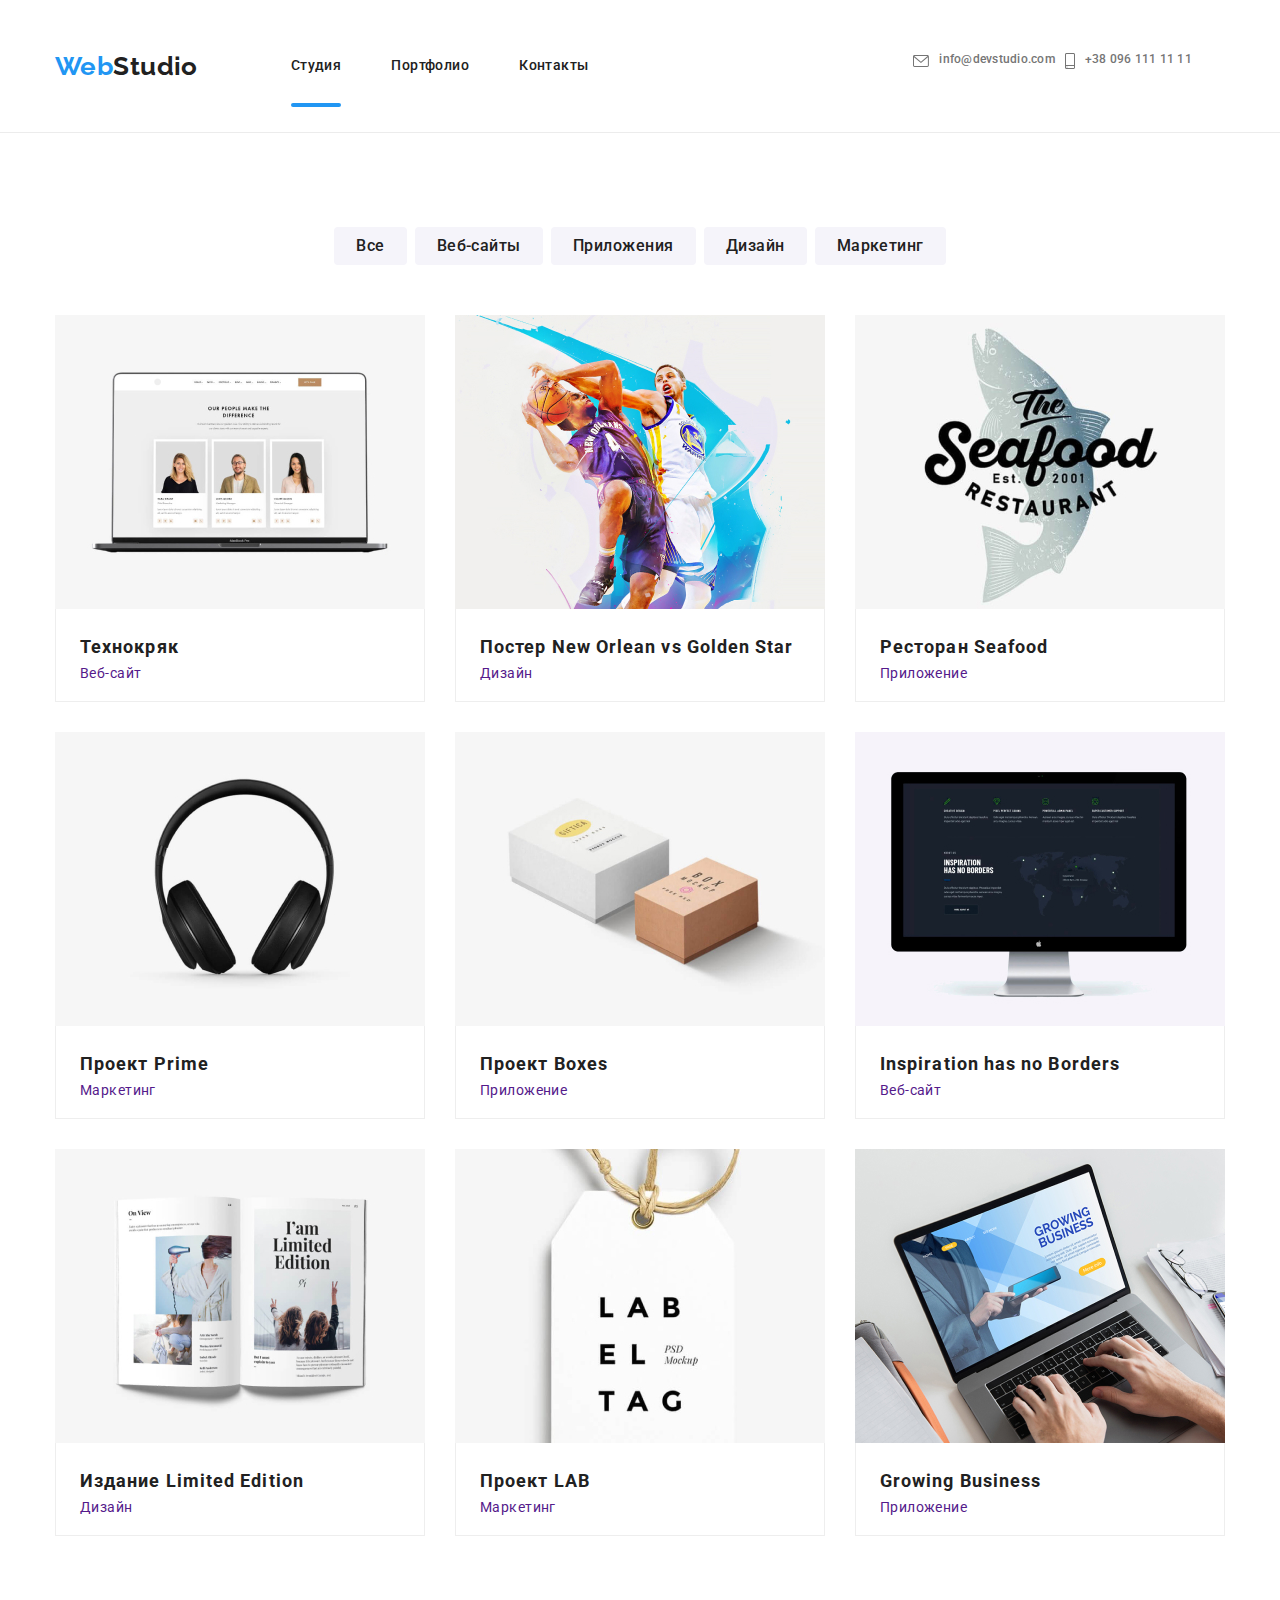
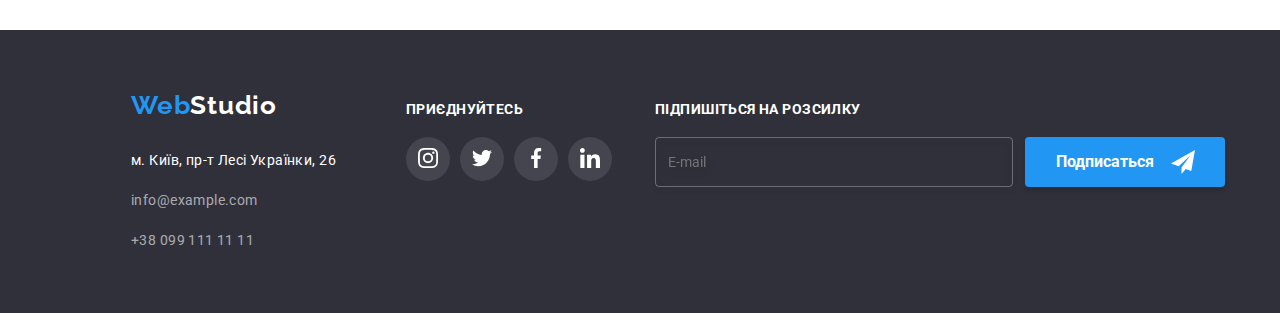
==== commit 8d39ba23: "Finish HW8" ====
--- a/portfolio.html
+++ b/portfolio.html
@@ -124,7 +124,7 @@
       </div>
     </header>
     <main>
-      <section class="portfolio section">
+      <section class="portfolio">
       <div class="container">
       <h1 hidden class="portfolio__title">Портфолио</h1>
       <ul class="portfolio__list">
@@ -139,11 +139,30 @@
         <li class="projects__items">
           <a class="projects__cards" href="">
             <div class="projects__overlay">
-            <img 
-              src="./image/portfolio-1.jpg"
+            <picture>
+            <source 
+              srcset="./image/portfolio-1-desktop-1x.jpeg 1x,
+              ./image/portfolio-1-desktop-2x.jpeg  2x" 
+              media="(min-width: 1200px)"
+              />
+              <source srcset="./image/portfolio-1-tablet-1x.jpeg 1x,
+              ./image/portfolio-1-tablet-1x.jpeg 2x" 
+              media="(min-width: 768px)"
+              />
+              <source srcset="./image/portfolio-1-1x.jpeg 1x,
+              ./image/portfolio-1-1x.jpeg 2x" 
+              media="(min-width: 320px)"
+              />  
+            
+            <img 
+            srcset="./image/portfolio-1-1x.jpeg 1x,
+              ./image/portfolio-1-2x.jpeg 2x"
+
+              src="./image/portfolio-1-1x.jpeg"
               alt="ноутбук с фото сотрудников"
               width="370"
             />
+            </picture>
             <p class="projects__title">Ресурс предлагает комплексные предложения с разным уровнем функционала и сервисов. Все это позволит посетителю получить исчерпывающие сведения о компании или частном лице.</p>
           </div>
             <div class="project__naming first__card">
@@ -155,11 +174,30 @@
         <li class="projects__items">
           <a class="projects__cards" href="">
             <div class="projects__overlay">
-            <img
-              src="./image/portfolio-2.jpg"
+            <picture>
+            <source 
+              srcset="./image/portfolio-2-desktop-1x.jpeg 1x,
+              ./image/portfolio-2-desktop-2x.jpeg  2x" 
+              media="(min-width: 1200px)"
+              />
+              <source srcset="./image/portfolio-2-tablet-1x.jpeg 1x,
+              ./image/portfolio-2-tablet-1x.jpeg 2x" 
+              media="(min-width: 768px)"
+              />
+              <source srcset="./image/portfolio-2-1x.jpeg 1x,
+              ./image/portfolio-2-1x.jpeg 2x" 
+              media="(min-width: 320px)"
+              />  
+            
+            <img 
+            srcset="./image/portfolio-2-1x.jpeg 1x,
+              ./image/portfolio-2-2x.jpeg 2x"
+
+              src="./image/portfolio-2-1x.jpeg"
               alt="2 баскетболиста с мячом"
               width="370"
             />
+            </picture>
             <p class="projects__title">Ресурс предлагает комплексные предложения с разным уровнем функционала и сервисов. Все это позволит посетителю получить исчерпывающие сведения о компании или частном лице.</p>
           </div>
             <div class="project__naming">
@@ -171,9 +209,27 @@
         <li class="projects__items">
           <a class="projects__cards" href="">
             <div class="projects__overlay">
-            <img
-              src="./image/portfolio-3.jpg"
-              alt="лоотип ресторана с рыбой"
+            <picture>
+            <source 
+              srcset="./image/portfolio-3-desktop-1x.jpeg 1x,
+              ./image/portfolio-3-desktop-2x.jpeg  2x" 
+              media="(min-width: 1200px)"
+              />
+              <source srcset="./image/portfolio-3-tablet-1x.jpeg 1x,
+              ./image/portfolio-3-tablet-1x.jpeg 2x" 
+              media="(min-width: 768px)"
+              />
+              <source srcset="./image/portfolio-3-1x.jpeg 1x,
+              ./image/portfolio-3-1x.jpeg 2x" 
+              media="(min-width: 320px)"
+              />  
+            
+            <img 
+            srcset="./image/portfolio-3-1x.jpeg 1x,
+              ./image/portfolio-3-2x.jpeg 2x"
+
+              src="./image/portfolio-3-1x.jpeg"
+              alt="логотип ресторана с рыбой"
               width="370"
             />
             <p class="projects__title">Ресурс предлагает комплексные предложения с разным уровнем функционала и сервисов. Все это позволит посетителю получить исчерпывающие сведения о компании или частном лице.</p>
@@ -187,8 +243,26 @@
         <li class="projects__items">
           <a class="projects__cards" href="">
             <div class="projects__overlay">
-            <img
-              src="./image/portfolio-4.jpg"
+            <picture>
+            <source 
+              srcset="./image/portfolio-4-desktop-1x.jpeg 1x,
+              ./image/portfolio-4-desktop-2x.jpeg  2x" 
+              media="(min-width: 1200px)"
+              />
+              <source srcset="./image/portfolio-4-tablet-1x.jpeg 1x,
+              ./image/portfolio-4-tablet-1x.jpeg 2x" 
+              media="(min-width: 768px)"
+              />
+              <source srcset="./image/portfolio-4-1x.jpeg 1x,
+              ./image/portfolio-4-1x.jpeg 2x" 
+              media="(min-width: 320px)"
+              />  
+            
+            <img 
+            srcset="./image/portfolio-4-1x.jpeg 1x,
+              ./image/portfolio-4-2x.jpeg 2x"
+
+              src="./image/portfolio-4-1x.jpeg"
               alt="накладные наушники"
               width="370"
             />
@@ -203,7 +277,26 @@
         <li class="projects__items">
           <a class="projects__cards" href="">
             <div class="projects__overlay">
-            <img src="./image/portfolio-5.jpg" 
+            <picture>
+            <source 
+              srcset="./image/portfolio-5-desktop-1x.jpeg 1x,
+              ./image/portfolio-5-desktop-2x.jpeg  2x" 
+              media="(min-width: 1200px)"
+              />
+              <source srcset="./image/portfolio-5-tablet-1x.jpeg 1x,
+              ./image/portfolio-5-tablet-1x.jpeg 2x" 
+              media="(min-width: 768px)"
+              />
+              <source srcset="./image/portfolio-5-1x.jpeg 1x,
+              ./image/portfolio-5-1x.jpeg 2x" 
+              media="(min-width: 320px)"
+              />  
+            
+            <img 
+            srcset="./image/portfolio-5-1x.jpeg 1x,
+              ./image/portfolio-5-2x.jpeg 2x"
+            
+            src="./image/portfolio-5-1x.jpeg" 
             alt="2 коробки" 
             width="370"/>
             <p class="projects__title">Ресурс предлагает комплексные предложения с разным уровнем функционала и сервисов. Все это позволит посетителю получить исчерпывающие сведения о компании или частном лице.</p>
@@ -217,8 +310,26 @@
         <li class="projects__items">
           <a class="projects__cards" href="">
             <div class="projects__overlay">
-            <img
-              src="./image/portfolio-6.jpg"
+            <picture>
+            <source 
+              srcset="./image/portfolio-6-desktop-1x.jpeg 1x,
+              ./image/portfolio-6-desktop-2x.jpeg  2x" 
+              media="(min-width: 1200px)"
+              />
+              <source srcset="./image/portfolio-6-tablet-1x.jpeg 1x,
+              ./image/portfolio-6-tablet-1x.jpeg 2x" 
+              media="(min-width: 768px)"
+              />
+              <source srcset="./image/portfolio-6-1x.jpeg 1x,
+              ./image/portfolio-6-1x.jpeg 2x" 
+              media="(min-width: 320px)"
+              />  
+            
+            <img 
+            srcset="./image/portfolio-6-1x.jpeg 1x,
+              ./image/portfolio-6-2x.jpeg 2x"
+            
+              src="./image/portfolio-6-1x.jpeg"
               alt="монитор с изображением"
               width="370"
             />
@@ -233,8 +344,26 @@
         <li class="projects__items">
           <a class="projects__cards" href="">
             <div class="projects__overlay">
-            <img
-              src="./image/portfolio-7.jpg"
+            <picture>
+            <source 
+              srcset="./image/portfolio-7-desktop-1x.jpeg 1x,
+              ./image/portfolio-7-desktop-2x.jpeg  2x" 
+              media="(min-width: 1200px)"
+              />
+              <source srcset="./image/portfolio-7-tablet-1x.jpeg 1x,
+              ./image/portfolio-7-tablet-1x.jpeg 2x" 
+              media="(min-width: 768px)"
+              />
+              <source srcset="./image/portfolio-7-1x.jpeg 1x,
+              ./image/portfolio-7-1x.jpeg 2x" 
+              media="(min-width: 320px)"
+              />  
+            
+            <img 
+            srcset="./image/portfolio-7-1x.jpeg 1x,
+              ./image/portfolio-7-2x.jpeg 2x"
+
+              src="./image/portfolio-7-1x.jpeg"
               alt="развернутый журнал"
               width="370"
             />
@@ -249,8 +378,26 @@
         <li class="projects__items">
           <a class="projects__cards" href="">
             <div class="projects__overlay">
-            <img
-              src="./image/portfolio-8.jpg"
+            <picture>
+            <source 
+              srcset="./image/portfolio-8-desktop-1x.jpeg 1x,
+              ./image/portfolio-8-desktop-2x.jpeg  2x" 
+              media="(min-width: 1200px)"
+              />
+              <source srcset="./image/portfolio-8-tablet-1x.jpeg 1x,
+              ./image/portfolio-8-tablet-1x.jpeg 2x" 
+              media="(min-width: 768px)"
+              />
+              <source srcset="./image/portfolio-8-1x.jpeg 1x,
+              ./image/portfolio-8-1x.jpeg 2x" 
+              media="(min-width: 320px)"
+              />  
+            
+            <img 
+            srcset="./image/portfolio-8-1x.jpeg 1x,
+              ./image/portfolio-8-2x.jpeg 2x"
+            
+              src="./image/portfolio-8-1x.jpeg"
               alt="табличка на веревке"
               width="370"
             /> 
@@ -265,8 +412,25 @@
         <li class="projects__items">
           <a class="projects__cards" href="">
             <div class="projects__overlay">
-            <img
-              src="./image/portfolio-9.jpg"
+            <picture>
+            <source 
+              srcset="./image/portfolio-9-desktop-1x.jpeg 1x,
+              ./image/portfolio-9-desktop-2x.jpeg  2x" 
+              media="(min-width: 1200px)"
+              />
+              <source srcset="./image/portfolio-9-tablet-1x.jpeg 1x,
+              ./image/portfolio-9-tablet-1x.jpeg 2x" 
+              media="(min-width: 768px)"
+              />
+              <source srcset="./image/portfolio-9-1x.jpeg 1x,
+              ./image/portfolio-9-1x.jpeg 2x" 
+              media="(min-width: 320px)"
+              />  
+            
+            <img 
+            srcset="./image/portfolio-9-1x.jpeg 1x,
+              ./image/portfolio-9-2x.jpeg 2x"
+              src="./image/portfolio-9-1x.jpeg"
               alt="человек работает за ноутбуком"
               width="370"
             />
--- a/css/main.min.css
+++ b/css/main.min.css
@@ -1,2 +1,2 @@
-:root{--primary-text-color: #757575;--title-text-color: #212121;--accent-colour: #2196f3;--white-text-colour: #ffffff;--bg-page-colour: #ffffff;--bg-button-hover: #188ce8;--bg-button-portfolio: #f5f4fa;--futer-mail-tel: rgba(255, 255, 255, 0.6);--border-bottom: #ececec;--border-portfolio: #eeeeee;--transition-cubic: cubic-bezier(0.4,0,0.2,1)}h1,h2,h3,p,ul{margin:0;padding:0}image{display:block;max-width:100%;height:auto;width:100%}body{font-family:"Roboto", sans-serif;font-size:14px;letter-spacing:0.03em;color:var(--primary-text-color);background-color:var(--bg-page-colour)}.container{margin:0 auto;width:100%;padding:0}@media screen and (min-width: 468px){.container{width:480px;padding-left:15px;padding-right:15px}}@media screen and (min-width: 768px){.container{width:768px;padding-left:15px;padding-right:15px}}@media screen and (min-width: 1200px){.container{width:1200px}}ul{list-style:none}.section{padding-top:94px;padding-bottom:94px}.hero-page__button{margin-top:30px;margin-bottom:118px;width:200px;height:50px;border-radius:4px;border:none;box-shadow:0px 4px 4px rgba(0,0,0,0.15);font-weight:700;font-size:16px;line-height:1.87;align-items:center;letter-spacing:0.06em;cursor:pointer}.hero-page__button{color:var(--bg-page-colour);background-color:var(--accent-colour);transition:background-color 250ms var(--transition-cubic);cursor:pointer}.hero-page__button:hover,.hero-page__button:focus{background-color:var(--bg-button-hover)}.main-nav__list a{display:block;padding-top:32px;padding-bottom:32px;color:var(--title-text-color);font-weight:500;line-height:1.14;text-decoration:none}.main-nav__contacts{display:none}@media screen and (min-width: 768px){.main-nav__contacts{display:block;margin-left:auto;padding-top:21px;padding-bottom:21px}}@media screen and (min-width: 1200px){.main-nav__contacts{display:flex;margin-left:315px}}.main-nav__contact-link+.main-nav__contact-link{padding-left:50px}@media screen and (min-width: 768px){.main-nav__contact-link+.main-nav__contact-link{padding:0}}.main-nav__contacts a{display:none}@media screen and (min-width: 768px){.main-nav__contacts a{display:flex;padding:0;margin-bottom:10px;font-weight:500;font-size:12px;line-height:1.17;letter-spacing:0.02em;color:#757575}}@media screen and (min-width: 1200px){.main-nav__contacts a{display:flex;align-items:center;align-items:baseline;padding-top:32px;padding-bottom:32px;padding-left:10px;color:var(--primary-text-color);font-weight:500;line-height:1.14;text-decoration:none}}.main-nav__icon{display:flex;align-self:center;margin-right:10px;fill:currentColor}.main-nav__item{position:relative}.main-nav__link{transition:color 250ms var(--transition-cubic)}.main-nav__link:hover,.main-nav__link:focus{color:var(--accent-colour)}.main-nav__list .link.current{color:var(--accent-colour)}.current::after{position:absolute;content:"";bottom:-1px;left:0;width:100%;height:4px;border-radius:2px;background-color:var(--accent-colour)}.futer-subscribe{margin-top:60px}@media screen and (min-width: 1200px){.futer-subscribe{margin-left:auto;margin-top:0}}.futer-subscribe__text{font-weight:700;font-size:14px;line-height:16px;letter-spacing:0.03em;text-transform:uppercase;color:#ffffff}.futer-subscribe__form{display:block;margin-top:20px;padding-bottom:60px}@media screen and (min-width: 1200px){.futer-subscribe__form{display:flex;margin-top:20px;padding-bottom:0;border:none}}.submit-input{margin-bottom:20px;width:450px;height:50px;border:1px solid rgba(255,255,255,0.3);filter:drop-shadow(0px 4px 4px rgba(0,0,0,0.15));border-radius:4px;background-color:transparent;outline:none;padding-left:12px;color:rgba(255,255,255,0.6);transition:border-color 250ms var(--transition-cubic)}.submit-input:hover,.submit-input:focus{border-color:var(--accent-colour)}@media screen and (min-width: 1200px){.submit-input{width:358px}}.futer-subscribe__button{position:relative;display:flex;align-items:center;width:200px;height:50px;margin-left:auto;margin-right:auto;background-color:var(--accent-colour);box-shadow:0px 4px 4px rgba(0,0,0,0.15);border-radius:4px;border-color:transparent;font-weight:700;font-size:16px;line-height:calc(30 / 16);padding-left:29px;color:#ffffff;fill:currentColor;transition:color 250ms var(--transition-cubic),background-color 250ms var(--transition-cubic)}.futer-subscribe__button:hover,.futer-subscribe__button:focus{background-color:var(--bg-page-colour);color:var(--accent-colour)}@media screen and (min-width: 1200px){.futer-subscribe__button{position:relative;display:flex;margin-left:12px}}.futer-subscribe__send{position:absolute;background-size:contain;right:28px;margin-left:10px;transition:fill 250ms var(--transition-cubic)}.futer-subscribe__button:hover+.futer-subscribe__send{fill:var(--accent-colour)}.social-links__text{margin-bottom:20px;font-weight:700;font-size:14px;line-height:16px;letter-spacing:0.03em;text-transform:uppercase;color:var(--white-text-colour)}.social-links{margin-top:60px}@media screen and (min-width: 768px){.social-links{margin-left:165px}}@media screen and (min-width: 1200px){.social-links{margin-left:70px;margin-top:0px}}.social-links__list{display:flex;justify-content:center}@media screen and (min-width: 1200px){.social-links__list{justify-content:left}}.social-links__item{display:flex;width:44px;height:44px;margin-right:10px;border-radius:50%;justify-content:center;align-items:center;background-color:rgba(255,255,255,0.1);transition:background-color 250ms var(--transition-cubic)}.social-links__item:hover{background-color:#2196f3}.social-links__item:last-child{margin-right:0}.social-links__link{fill:#fff}.social-links__logo{fill:#fff}.backdrop{width:100%;height:100%;background-color:rgba(0,0,0,0.2);position:fixed;top:0;transition:opacity 250ms var(--transition-cubic)}.modal__close-logo{position:absolute;transition:fill 250ms var(--transition-cubic)}.modal__close-logo:hover,.modal__close-logo:focus{fill:#2196f3}.modal__licence{font-weight:400;font-size:14px;line-height:1.71;letter-spacing:0.03em;margin-left:3px;text-decoration-line:underline;color:var(--accent-colour)}.modal{min-width:528px;min-height:581px;padding:40px;background-color:#ffffff;box-shadow:0px 1px 3px rgba(0,0,0,0.12),0px 1px 1px rgba(0,0,0,0.14),0px 2px 1px rgba(0,0,0,0.2);border-radius:4px;position:absolute;top:50%;left:50%;transform:translate(-50%, -50%) scale(1);transition:transform 250ms var(--transition-cubic)}.backdrop-is-hidden .modal{transform:translate(-50%, -50%) scale(0);transition:transform 250ms var(--transition-cubic)}.modal__close{position:absolute;top:8px;right:8px;width:30px;height:30px;display:flex;align-items:center;justify-content:center;border-radius:50%;border:1px solid rgba(0,0,0,0.1);cursor:pointer;background-color:#ffffff}.is-hidden{visibility:hidden;opacity:0;pointer-events:none;transition:visibility 250ms var(--transition-cubic)}.no-scroll{overflow:hidden}.modal__title{margin-bottom:12px;font-style:normal;font-weight:700;font-size:20px;line-height:23px;text-align:center;letter-spacing:0.03em;color:#212121}.modal__group{position:relative;margin-bottom:10px;display:flex;flex-direction:column}.modal__label{margin-bottom:4px;font-size:12px}.modal__input{margin:0;padding:11px 42px;border:1px solid rgba(33,33,33,0.2);border-radius:4px;transition:border-color 250ms var(--transition-cubic),fill 250ms var(--transition-cubic)}.modal__input:focus,.modal__input:hover{border-color:var(--accent-colour)}.modal__input::placeholder{font-weight:400;font-size:12px;line-height:14px;letter-spacing:0.01em;color:rgba(117,117,117,0.5)}.modal__input:hover ~ textarea{border-color:var(--accent-colour);transition:border-color 250ms var(--transition-cubic)}.textarea{transition:border-color 250ms var(--transition-cubic)}.modal__checkbox-point{display:flex;align-items:center;margin-top:20px;justify-content:center}.modal__check{position:absolute;width:1px;height:1px;margin:-1px;border:0;padding:0;clip:rect(0 0 0 0);overflow:hidden}.modal__icon{position:absolute;width:18px;height:18px;top:60%;left:15px;transform:translateY(-50%);transition:fill 250 var(--transition-cubic),border-color 250 var(--transition-cubic)}.modal__input:focus ~ .modal__icon,.modal__input:hover ~ .modal__icon{fill:var(--accent-colour);border-color:var(--accent-colour)}#comment:hover,#comment:focus{fill:var(--accent-colour);border-color:var(--accent-colour);transition:border-color 250ms var(--transition-cubic),fill 250ms var(--transition-cubic)}.modal__comment{padding:16px 12px;border:1px solid rgba(33,33,33,0.2);border-radius:4px;resize:none;height:120px;transition:fill 250ms var(--transition-cubic),border-color 250 var(--transition-cubic)}.modal__check-icon{display:inline-block;height:15px;width:16px;margin-right:8.38px;border:2px solid #212121;border-radius:2px}.modal__check:checked+.modal__check-icon{background-color:var(--accent-colour);background-image:url(../image/check.svg);background-size:contain;background-origin:border-box;border-color:var(--accent-colour);border-radius:2px}.modal__submit{display:block;width:200px;height:50px;margin-top:30px;margin-left:auto;margin-right:auto;background:#2196f3;border-color:transparent;box-shadow:0px 4px 4px rgba(0,0,0,0.15);border-radius:4px;font-weight:700;font-size:16px;line-height:1.88;align-items:center;text-align:center;letter-spacing:0.06em;color:#ffffff;transition:background-color 250ms var(--transition-cubic)}.modal__submit:hover,.modal__submit:focus{background-color:#188ce8}.portfolio__list button{padding:6px 22px;color:var(--title-text-color);background-color:var(--bg-button-portfolio);font-family:"Roboto";font-weight:500;font-size:16px;line-height:1.62;text-align:center;letter-spacing:0.03em;border-radius:4px;border:none;transition:color 250ms var(--transition-cubic),background-color 250ms var(--transition-cubic)}.portfolio__list button:hover,.portfolio__list button:focus{color:var(--white-text-colour);background-color:var(--accent-colour)}.page-header{border-bottom:1px solid var(--border-bottom)}.main-nav{display:flex;align-items:center}.main-nav__list{display:none}@media screen and (min-width: 768px){.main-nav__list{display:flex;margin-left:93px}}@media screen and (min-width: 1200px){.main-nav__list{display:flex;margin-left:93px}}.main-nav__item+.main-nav__item{margin-left:50px}.main-nav__item:last-child{margin-right:0}.main-nav__logo{color:var(--title-text-color);font-family:Raleway, sans-serif;font-weight:700;font-size:26px;line-height:1.19;text-decoration:none;transition:color 250ms var(--transition-cubic)}.main-nav__logo:hover{color:var(--accent-colour)}.main-nav__logotext{color:var(--accent-colour);font-family:Raleway, sans-serif;font-weight:700;font-size:26px;line-height:1.19;text-decoration:none}.container_mob-menu{display:flex;flex-direction:column;justify-content:space-between;height:100%;margin:0 auto;width:100%;padding-left:40px}.menu-open-btn{display:block;margin-left:auto;border:none;background-color:var(--bg-page-colour)}@media screen and (min-width: 768px){.menu-open-btn{display:none}}@media screen and (min-width: 1200px){.menu-open-btn{display:none}}.menu-close-btn{display:block;width:40px;height:40px;margin-left:auto;margin-right:21px;padding:0;border:none;background-color:var(--bg-page-colour)}.mob-menu{position:fixed;top:0;left:0;z-index:1;padding-top:21px;background-color:#fff;width:100vw;height:100vh}.main-nav__contact-link{display:none}@media screen and (min-width: 768px){.main-nav__contact-link{display:flex}}@media screen and (min-width: 1200px){.main-nav__contact-link{display:flex}}.mob-menu__item:not(:last-child){margin-bottom:32px}.mob-menu__link{font-weight:500;font-size:40px;line-height:1.175;letter-spacing:0.02em;color:#212121}.mob-menu__link:hover,.mob-menu__link:focus{color:var(--accent-colour)}.mob-menu__contact-link:not(:last-child){margin-bottom:32px}.mob-menu__link_tel{font-weight:500;font-size:34px;line-height:1.17;letter-spacing:0.02em;color:#2196F3}.mob-menu__link_mail{font-weight:500;font-size:24px;line-height:1.17;letter-spacing:0.02em;color:#757575}.mob-menu__social{display:flex;margin-top:64px;padding-bottom:48px;position:relative}.mob-menu__sllink{font-weight:500;font-size:18px;line-height:1.22;letter-spacing:0.02em;color:#2196F3}.mob-menu__social-item{padding-right:10px;padding-left:10px}.mob-menu__social-item:first-child{padding-left:0}.mob-menu__social-item:last-child{padding-right:0}.mob-menu__social-item:not(:last-child){border-right:1px solid rgba(33,33,33,0.2)}.icon-close_btn:hover,.icon-close_btn:focus{fill:var(--accent-colour);cursor:pointer}.hero-page{background-color:#2f303a;text-align:center;width:100%;padding:0;margin:0;background-image:linear-gradient(to right, rgba(47,48,58,0.4), rgba(47,48,58,0.4)),url(../image/hero-bg-mobile.jpg);background-repeat:no-repeat;background-size:cover;background-position:center}@media (min-device-pixel-ratio: 2), (min-resolution: 192dpi), (min-resolution: 2dppx){.hero-page{background-image:linear-gradient(to right, rgba(47,48,58,0.4), rgba(47,48,58,0.4)),url(../image/hero-bg-mobile-2x.jpg);background-repeat:no-repeat;background-size:cover;background-position:center}}@media screen and (min-width: 768px){.hero-page{background-image:linear-gradient(to right, rgba(47,48,58,0.4), rgba(47,48,58,0.4)),url(../image/hero-bg-tablet.jpg);background-repeat:no-repeat;background-size:cover;background-position:center}}@media screen and (min-width: 768px) and (min-device-pixel-ratio: 2), screen and (min-width: 768px) and (min-resolution: 192dpi), screen and (min-width: 768px) and (min-resolution: 2dppx){.hero-page{background-image:linear-gradient(to right, rgba(47,48,58,0.4), rgba(47,48,58,0.4)),url(../image/hero-bg-tablet-2x.jpg);background-repeat:no-repeat;background-size:cover;background-position:center}}@media screen and (min-width: 1200px){.hero-page{background-image:linear-gradient(to right, rgba(47,48,58,0.4), rgba(47,48,58,0.4)),url(../image/backround-image.jpg);background-repeat:no-repeat;background-size:cover;background-position:center}}@media screen and (min-width: 1200px) and (min-device-pixel-ratio: 2), screen and (min-width: 1200px) and (min-resolution: 192dpi), screen and (min-width: 1200px) and (min-resolution: 2dppx){.hero-page{background-image:linear-gradient(to right, rgba(47,48,58,0.4), rgba(47,48,58,0.4)),url(../image/backround-image-2x.jpg);background-repeat:no-repeat;background-size:cover;background-position:center}}.hero-page__title{padding-top:118px;max-width:360px;margin-left:auto;margin-right:auto;color:var(--white-text-colour);font-weight:900;font-size:26px;line-height:1.62;letter-spacing:0.06em;text-transform:uppercase}@media screen and (min-width: 768px){.hero-page__title{max-width:360px;font-size:26px;line-height:1.62}}@media screen and (min-width: 1200px){.hero-page__title{padding-top:200px;max-width:696px;font-size:44px;line-height:1.36}}.prefences{padding-top:60px;padding-bottom:60px}@media screen and (min-width: 768px){.prefences{padding-top:60px;padding-bottom:60px}}@media screen and (min-width: 1200px){.prefences{padding-top:94px;padding-bottom:94px}}.prefences__list{display:flex;flex-wrap:wrap;gap:30px}.prefences__item{width:100%}@media screen and (min-width: 768px){.prefences__item{width:calc((100% - 30px) / 2)}}@media screen and (min-width: 1200px){.prefences__item{width:calc((100% - 90px) / 4)}}.prefences__item:last-child{margin-right:0}.prefences__title{margin:0;color:var(--title-text-color);font-weight:700;font-size:14px;line-height:1.14;text-align:left;letter-spacing:0.03em;text-transform:uppercase}.prefences p{margin-top:10px;line-height:1.71}.prefences__pic{display:flex;width:100%;height:120px;margin-bottom:30px;justify-content:center;align-items:center;background-color:#f5f4fa}.about{display:none;padding-top:0}@media screen and (min-width: 1200px){.about{display:block;padding-top:0}}.about__title{color:var(--title-text-color);font-weight:700;font-size:36px;line-height:1.16;text-align:center;letter-spacing:0.03em}.about__item{position:relative}.about__text{position:absolute;bottom:0;left:0;display:flex;width:100%;height:70px;font-weight:700;font-size:14px;line-height:16px;text-align:center;letter-spacing:0.03em;text-transform:uppercase;align-items:center;justify-content:center;color:#ffffff;background-color:rgba(47,48,58,0.8)}.about__list{display:flex;margin-top:50px}.about__item{margin-right:30px}.about__item:last-child{margin-right:0}img{display:block;max-width:100%;height:auto;width:100%}.our-team{background-color:var(--bg-button-portfolio);padding-top:60px;padding-bottom:60px}@media screen and (min-width: 768px){.our-team{padding-top:60px;padding-bottom:60px}}@media screen and (min-width: 1200px){.our-team{padding-top:94px;padding-bottom:94px}}.our-team__title{padding-bottom:30px;color:var(--title-text-color);font-weight:700;font-size:28px;line-height:33px;text-align:center;letter-spacing:0.03em}@media screen and (min-width: 1200px){.our-team__title{font-weight:700;font-size:36px;line-height:1.16;text-align:center;letter-spacing:0.03em}}.our-team__list{display:flex;flex-wrap:wrap;gap:30px}.our-team__item{width:100%;background-color:var(--white-text-colour);box-shadow:0px 1px 3px rgba(0,0,0,0.12),0px 1px 1px rgba(0,0,0,0.14),0px 2px 1px rgba(0,0,0,0.2);border-radius:0px 0px 4px 4px}@media screen and (min-width: 768px){.our-team__item{width:calc((100% - 30px) / 2)}}@media screen and (min-width: 1200px){.our-team__item{width:calc((100% - 90px) / 4)}}.our-team__item:last-child{margin-right:0}.our-team__name{margin-top:30px;color:var(--title-text-color);font-weight:500;font-size:16px;line-height:1.18;text-align:center}.our-team p{margin-top:10px;margin-bottom:16px;font-size:16px;line-height:1.18;text-align:center}.our-team__social{display:flex;margin-bottom:30px;justify-content:center;align-items:center}.our-team__link{display:flex;width:44px;height:44px;margin-right:10px;justify-content:center;align-items:center;border-radius:50%;fill:#afb1b8;transition:fill 250ms var(--transition-cubic),background-color 250ms var(--transition-cubic)}.our-team__link:hover{background-color:#2196f3;fill:#fff}.our-team__sl-logo{transition:fill 250ms var(--transition-cubic)}.our-team__sl-logo:hover{fill:#fff}.client{padding-top:60px;padding-bottom:60px}@media screen and (min-width: 768px){.client{padding-top:60px;padding-bottom:60px}}@media screen and (min-width: 1200px){.client{padding-top:94px;padding-bottom:94px}}.clients__text{color:var(--title-text-color);font-weight:700;font-size:28px;line-height:33px;text-align:center;letter-spacing:0.03em}@media screen and (min-width: 1200px){.clients__text{font-weight:700;font-size:36px;line-height:1.16;text-align:center;letter-spacing:0.03em}}.clients__list{display:flex;flex-wrap:wrap;gap:30px;margin-top:50px}.client__item{width:calc((100% - 30px) / 2)}@media screen and (min-width: 768px){.client__item{width:calc((100% - 60px) / 3)}}@media screen and (min-width: 1200px){.client__item{width:calc((100% - 150px) / 6)}}.client__item:last-child{margin-right:0}.clients__card{display:flex;width:100%;height:92px;justify-content:center;align-items:center;border:1px solid #afb1b8;border-radius:4px;transition:fill 250ms var(--transition-cubic),border 250ms var(--transition-cubic)}.clients__card:hover{border:1px solid #2196f3;fill:#2196f3}.clients__logo{fill:#afb1b8;transition:fill 250ms var(--transition-cubic)}.clients__card:hover .clients__logo{fill:#2196f3}.futer{background-color:#2f303a}@media screen and (min-width: 1200px){.futer{padding-top:60px;padding-bottom:60px;background-color:#2f303a}}.futer__logotext{color:var(--accent-colour);font-family:Raleway, sans-serif;font-weight:700;font-size:26px;line-height:1.19;text-decoration:none;letter-spacing:0.03em}.futer__logo-link{display:inline-block;text-decoration:none;font-style:normal;color:var(--white-text-colour);transition:color 250ms var(--transition-cubic)}.futer__list{margin-top:20px}.futer__mail{margin-top:9px}@media screen and (min-width: 768px){.futer__mail{margin-top:8px}}@media screen and (min-width: 768px){.futer__tel{margin-top:8px}}.futer__adress{font-family:'Roboto';font-style:normal;font-weight:400;text-align:center;font-size:14px;letter-spacing:0.03em;color:var(--white-text-colour);line-height:1.71;font-style:normal;transition:color 250ms var(--transition-cubic)}.futer__adress:hover{color:var(--accent-colour)}.futer__logo{padding-top:60px;color:var(--white-text-colour);font-family:Raleway, sans-serif;font-weight:700;font-size:26px;line-height:1.19;text-decoration:none;letter-spacing:0.03em;transition:color 250ms var(--transition-cubic)}.futer__logo:hover{color:var(--accent-colour)}@media screen and (min-width: 768px){.futer__logo{padding-left:76px}}@media screen and (min-width: 1200px){.futer__logo{padding-top:0;color:var(--white-text-colour);font-family:Raleway, sans-serif;font-weight:700;font-size:26px;line-height:1.19;text-decoration:none;letter-spacing:0.03em;transition:color 250ms var(--transition-cubic)}}.futer__link{font-family:'Roboto';font-style:normal;font-weight:400;font-size:14px;line-height:1.71;text-align:center;letter-spacing:0.03em;color:var(--futer-mail-tel);transition:color 250ms var(--transition-cubic)}.futer__link:hover,.futer__link:focus{color:var(--accent-colour)}.container.futer{display:block;text-align:center}@media screen and (min-width: 1200px){.container.futer{display:flex;margin-left:auto;margin-right:auto;text-align:left;align-items:baseline;padding-top:0;padding-bottom:0}}.futer_tablet{display:block;align-items:baseline}@media screen and (min-width: 768px){.futer_tablet{display:flex}}.portfolio{background-color:var(--white-text-colour);margin:0 auto;width:100%}.portfolio__list{display:flex;flex-wrap:wrap}@media screen and (min-width: 768px){.portfolio__list{justify-content:center}}.portfolio__item{margin-right:8px;margin-bottom:15px}.portfolio__item:last-child{margin-right:0}.projects{margin-top:50px;display:flex;flex-wrap:wrap;gap:30px;padding-top:40px;padding-bottom:60px}@media screen and (min-width: 768px){.projects{padding-top:30px;padding-bottom:60px}}@media screen and (min-width: 1200px){.projects{padding-top:50px;padding-bottom:94px}}a{text-decoration:none}.projects__items{width:100%;transition:box-shadow 250ms var(--transition-cubic)}@media screen and (min-width: 768px){.projects__items{width:calc((100% - 30px) / 2)}}@media screen and (min-width: 1200px){.projects__items{width:calc((100% - 60px) / 3)}}.projects__items:hover,.projects__items:focus{box-shadow:0px 1px 1px rgba(0,0,0,0.12),0px 4px 4px rgba(0,0,0,0.06),1px 4px 6px rgba(0,0,0,0.16)}.projects__overlay{position:relative;overflow:hidden}.projects__title{position:absolute;top:0;left:0;width:100%;height:100%;transform:translateY(100%);display:inline-block;padding:63px 24px;font-size:18px;line-height:1.56;letter-spacing:0.03em;color:#ffffff;transition:transform 250ms var(--transition-cubic),background-color 250ms var(--transition-cubic)}.projects__cards:hover .projects__title{transform:translateY(0%);background-color:rgba(33,150,243,0.9);transition:transform 250ms var(--transition-cubic)}.projects__cards{transition:box-shadow 250ms var(--transition-cubic)}.projects__cards:hover,.projects__cards:focus{display:block;box-shadow:0px 1px 1px rgba(0,0,0,0.12),0px 4px 4px rgba(0,0,0,0.06),1px 4px 6px rgba(0,0,0,0.16)}.project__naming{padding:20px 24px;border-bottom:1px solid var(--border-portfolio);border-left:1px solid var(--border-portfolio);border-right:1px solid var(--border-portfolio)}.project__name{color:var(--title-text-color);font-weight:700;font-size:18px;line-height:2;letter-spacing:0.06em}.first__card{padding-bottom:56px}@media screen and (min-width: 1200px){.first__card{padding-bottom:20px}}.main-project-group{margin-top:4px;color:var(--primary-text-color);font-size:16px;line-height:1.88;letter-spacing:0.03em}
+:root{--primary-text-color: #757575;--title-text-color: #212121;--accent-colour: #2196f3;--white-text-colour: #ffffff;--bg-page-colour: #ffffff;--bg-button-hover: #188ce8;--bg-button-portfolio: #f5f4fa;--futer-mail-tel: rgba(255, 255, 255, 0.6);--border-bottom: #ececec;--border-portfolio: #eeeeee;--transition-cubic: cubic-bezier(0.4,0,0.2,1)}h1,h2,h3,p,ul{margin:0;padding:0}image{display:block;max-width:100%;height:auto;width:100%}body{font-family:"Roboto", sans-serif;font-size:14px;letter-spacing:0.03em;color:var(--primary-text-color);background-color:var(--bg-page-colour)}.container{margin:0 auto;width:100%;padding:0}@media screen and (min-width: 468px){.container{width:480px;padding-left:15px;padding-right:15px}}@media screen and (min-width: 768px){.container{width:768px;padding-left:15px;padding-right:15px}}@media screen and (min-width: 1200px){.container{width:1200px}}ul{list-style:none}.section{padding-top:94px;padding-bottom:94px}.hero-page__button{margin-top:30px;margin-bottom:118px;width:200px;height:50px;border-radius:4px;border:none;box-shadow:0px 4px 4px rgba(0,0,0,0.15);font-weight:700;font-size:16px;line-height:1.87;align-items:center;letter-spacing:0.06em;cursor:pointer}.hero-page__button{color:var(--bg-page-colour);background-color:var(--accent-colour);transition:background-color 250ms var(--transition-cubic);cursor:pointer}.hero-page__button:hover,.hero-page__button:focus{background-color:var(--bg-button-hover)}.main-nav__list a{display:block;padding-top:32px;padding-bottom:32px;color:var(--title-text-color);font-weight:500;line-height:1.14;text-decoration:none}.main-nav__contacts{display:none}@media screen and (min-width: 768px){.main-nav__contacts{display:block;margin-left:auto;padding-top:21px;padding-bottom:21px}}@media screen and (min-width: 1200px){.main-nav__contacts{display:flex;margin-left:315px}}.main-nav__contact-link+.main-nav__contact-link{padding-left:50px}@media screen and (min-width: 768px){.main-nav__contact-link+.main-nav__contact-link{padding:0}}.main-nav__contacts a{display:none}@media screen and (min-width: 768px){.main-nav__contacts a{display:flex;padding:0;margin-bottom:10px;font-weight:500;font-size:12px;line-height:1.17;letter-spacing:0.02em;color:#757575}}@media screen and (min-width: 1200px){.main-nav__contacts a{display:flex;align-items:center;align-items:baseline;padding-top:32px;padding-bottom:32px;padding-left:10px;color:var(--primary-text-color);font-weight:500;line-height:1.14;text-decoration:none}}.main-nav__icon{display:flex;align-self:center;margin-right:10px;fill:currentColor}.main-nav__item{position:relative}.main-nav__link{transition:color 250ms var(--transition-cubic)}.main-nav__link:hover,.main-nav__link:focus{color:var(--accent-colour)}.main-nav__list .link.current{color:var(--accent-colour)}.current::after{position:absolute;content:"";bottom:-1px;left:0;width:100%;height:4px;border-radius:2px;background-color:var(--accent-colour)}.futer-subscribe{margin-top:60px}@media screen and (min-width: 1200px){.futer-subscribe{margin-left:auto;margin-top:0}}.futer-subscribe__text{font-weight:700;font-size:14px;line-height:16px;letter-spacing:0.03em;text-transform:uppercase;color:#ffffff}.futer-subscribe__form{display:block;margin-top:20px;padding-bottom:60px}@media screen and (min-width: 1200px){.futer-subscribe__form{display:flex;margin-top:20px;padding-bottom:0;border:none}}.submit-input{margin-bottom:20px;width:450px;height:50px;border:1px solid rgba(255,255,255,0.3);filter:drop-shadow(0px 4px 4px rgba(0,0,0,0.15));border-radius:4px;background-color:transparent;outline:none;padding-left:12px;color:rgba(255,255,255,0.6);transition:border-color 250ms var(--transition-cubic)}.submit-input:hover,.submit-input:focus{border-color:var(--accent-colour)}@media screen and (min-width: 1200px){.submit-input{width:358px}}.futer-subscribe__button{position:relative;display:flex;align-items:center;width:200px;height:50px;margin-left:auto;margin-right:auto;background-color:var(--accent-colour);box-shadow:0px 4px 4px rgba(0,0,0,0.15);border-radius:4px;border-color:transparent;font-weight:700;font-size:16px;line-height:calc(30 / 16);padding-left:29px;color:#ffffff;fill:currentColor;transition:color 250ms var(--transition-cubic),background-color 250ms var(--transition-cubic)}.futer-subscribe__button:hover,.futer-subscribe__button:focus{background-color:var(--bg-page-colour);color:var(--accent-colour)}@media screen and (min-width: 1200px){.futer-subscribe__button{position:relative;display:flex;margin-left:12px}}.futer-subscribe__send{position:absolute;background-size:contain;right:28px;margin-left:10px;transition:fill 250ms var(--transition-cubic)}.futer-subscribe__button:hover+.futer-subscribe__send{fill:var(--accent-colour)}.social-links__text{margin-bottom:20px;font-weight:700;font-size:14px;line-height:16px;letter-spacing:0.03em;text-transform:uppercase;color:var(--white-text-colour)}.social-links{margin-top:60px}@media screen and (min-width: 768px){.social-links{margin-left:165px}}@media screen and (min-width: 1200px){.social-links{margin-left:70px;margin-top:0px}}.social-links__list{display:flex;justify-content:center}@media screen and (min-width: 1200px){.social-links__list{justify-content:left}}.social-links__item{display:flex;width:44px;height:44px;margin-right:10px;border-radius:50%;justify-content:center;align-items:center;background-color:rgba(255,255,255,0.1);transition:background-color 250ms var(--transition-cubic)}.social-links__item:hover{background-color:#2196f3}.social-links__item:last-child{margin-right:0}.social-links__link{fill:#fff}.social-links__logo{fill:#fff}.backdrop{width:100%;height:100%;background-color:rgba(0,0,0,0.2);position:fixed;top:0;transition:opacity 250ms var(--transition-cubic)}.modal__close-logo{position:absolute;transition:fill 250ms var(--transition-cubic)}.modal__close-logo:hover,.modal__close-logo:focus{fill:#2196f3}.modal__licence{font-weight:400;font-size:14px;line-height:1.71;letter-spacing:0.03em;margin-left:3px;text-decoration-line:underline;color:var(--accent-colour)}.modal{min-width:528px;min-height:581px;padding:40px;background-color:#ffffff;box-shadow:0px 1px 3px rgba(0,0,0,0.12),0px 1px 1px rgba(0,0,0,0.14),0px 2px 1px rgba(0,0,0,0.2);border-radius:4px;position:absolute;top:50%;left:50%;transform:translate(-50%, -50%) scale(1);transition:transform 250ms var(--transition-cubic)}.backdrop-is-hidden .modal{transform:translate(-50%, -50%) scale(0);transition:transform 250ms var(--transition-cubic)}.modal__close{position:absolute;top:8px;right:8px;width:30px;height:30px;display:flex;align-items:center;justify-content:center;border-radius:50%;border:1px solid rgba(0,0,0,0.1);cursor:pointer;background-color:#ffffff}.is-hidden{visibility:hidden;opacity:0;pointer-events:none;transition:visibility 250ms var(--transition-cubic)}.no-scroll{overflow:hidden}.modal__title{margin-bottom:12px;font-style:normal;font-weight:700;font-size:20px;line-height:23px;text-align:center;letter-spacing:0.03em;color:#212121}.modal__group{position:relative;margin-bottom:10px;display:flex;flex-direction:column}.modal__label{margin-bottom:4px;font-size:12px}.modal__input{margin:0;padding:11px 42px;border:1px solid rgba(33,33,33,0.2);border-radius:4px;transition:border-color 250ms var(--transition-cubic),fill 250ms var(--transition-cubic)}.modal__input:focus,.modal__input:hover{border-color:var(--accent-colour)}.modal__input::placeholder{font-weight:400;font-size:12px;line-height:14px;letter-spacing:0.01em;color:rgba(117,117,117,0.5)}.modal__input:hover ~ textarea{border-color:var(--accent-colour);transition:border-color 250ms var(--transition-cubic)}.textarea{transition:border-color 250ms var(--transition-cubic)}.modal__checkbox-point{display:flex;align-items:center;margin-top:20px;justify-content:center}.modal__check{position:absolute;width:1px;height:1px;margin:-1px;border:0;padding:0;clip:rect(0 0 0 0);overflow:hidden}.modal__icon{position:absolute;width:18px;height:18px;top:60%;left:15px;transform:translateY(-50%);transition:fill 250 var(--transition-cubic),border-color 250 var(--transition-cubic)}.modal__input:focus ~ .modal__icon,.modal__input:hover ~ .modal__icon{fill:var(--accent-colour);border-color:var(--accent-colour)}#comment:hover,#comment:focus{fill:var(--accent-colour);border-color:var(--accent-colour);transition:border-color 250ms var(--transition-cubic),fill 250ms var(--transition-cubic)}.modal__comment{padding:16px 12px;border:1px solid rgba(33,33,33,0.2);border-radius:4px;resize:none;height:120px;transition:fill 250ms var(--transition-cubic),border-color 250 var(--transition-cubic)}.modal__check-icon{display:inline-block;height:15px;width:16px;margin-right:8.38px;border:2px solid #212121;border-radius:2px}.modal__check:checked+.modal__check-icon{background-color:var(--accent-colour);background-image:url(../image/check.svg);background-size:contain;background-origin:border-box;border-color:var(--accent-colour);border-radius:2px}.modal__submit{display:block;width:200px;height:50px;margin-top:30px;margin-left:auto;margin-right:auto;background:#2196f3;border-color:transparent;box-shadow:0px 4px 4px rgba(0,0,0,0.15);border-radius:4px;font-weight:700;font-size:16px;line-height:1.88;align-items:center;text-align:center;letter-spacing:0.06em;color:#ffffff;transition:background-color 250ms var(--transition-cubic)}.modal__submit:hover,.modal__submit:focus{background-color:#188ce8}.portfolio__list button{padding:6px 22px;color:var(--title-text-color);background-color:var(--bg-button-portfolio);font-family:"Roboto";font-weight:500;font-size:16px;line-height:1.62;text-align:center;letter-spacing:0.03em;border-radius:4px;border:none;transition:color 250ms var(--transition-cubic),background-color 250ms var(--transition-cubic)}.portfolio__list button:hover,.portfolio__list button:focus{color:var(--white-text-colour);background-color:var(--accent-colour)}.page-header{border-bottom:1px solid var(--border-bottom)}.main-nav{display:flex;align-items:center}.main-nav__list{display:none}@media screen and (min-width: 768px){.main-nav__list{display:flex;margin-left:93px}}@media screen and (min-width: 1200px){.main-nav__list{display:flex;margin-left:93px}}.main-nav__item+.main-nav__item{margin-left:50px}.main-nav__item:last-child{margin-right:0}.main-nav__logo{color:var(--title-text-color);font-family:Raleway, sans-serif;font-weight:700;font-size:26px;line-height:1.19;text-decoration:none;transition:color 250ms var(--transition-cubic)}.main-nav__logo:hover{color:var(--accent-colour)}.main-nav__logotext{color:var(--accent-colour);font-family:Raleway, sans-serif;font-weight:700;font-size:26px;line-height:1.19;text-decoration:none}.container_mob-menu{display:flex;flex-direction:column;justify-content:space-between;height:100%;margin:0 auto;width:100%;padding-left:40px}.menu-open-btn{display:block;margin-left:auto;border:none;background-color:var(--bg-page-colour)}@media screen and (min-width: 768px){.menu-open-btn{display:none}}@media screen and (min-width: 1200px){.menu-open-btn{display:none}}.menu-close-btn{display:block;width:40px;height:40px;margin-left:auto;margin-right:21px;padding:0;border:none;background-color:var(--bg-page-colour)}.mob-menu{position:fixed;top:0;left:0;z-index:1;padding-top:21px;background-color:#fff;width:100vw;height:100vh}.main-nav__contact-link{display:none}@media screen and (min-width: 768px){.main-nav__contact-link{display:flex}}@media screen and (min-width: 1200px){.main-nav__contact-link{display:flex}}.mob-menu__item:not(:last-child){margin-bottom:32px}.mob-menu__link{font-weight:500;font-size:40px;line-height:1.175;letter-spacing:0.02em;color:#212121}.mob-menu__link:hover,.mob-menu__link:focus{color:var(--accent-colour)}.mob-menu__contact-link:not(:last-child){margin-bottom:32px}.mob-menu__link_tel{font-weight:500;font-size:34px;line-height:1.17;letter-spacing:0.02em;color:#2196F3}.mob-menu__link_mail{font-weight:500;font-size:24px;line-height:1.17;letter-spacing:0.02em;color:#757575}.mob-menu__social{display:flex;margin-top:64px;padding-bottom:48px;position:relative}.mob-menu__sllink{font-weight:500;font-size:18px;line-height:1.22;letter-spacing:0.02em;color:#2196F3}.mob-menu__social-item{padding-right:10px;padding-left:10px}.mob-menu__social-item:first-child{padding-left:0}.mob-menu__social-item:last-child{padding-right:0}.mob-menu__social-item:not(:last-child){border-right:1px solid rgba(33,33,33,0.2)}.icon-close_btn:hover,.icon-close_btn:focus{fill:var(--accent-colour);cursor:pointer}.hero-page{background-color:#2f303a;text-align:center;width:100%;padding:0;margin:0;background-image:linear-gradient(to right, rgba(47,48,58,0.4), rgba(47,48,58,0.4)),url(../image/hero-bg-mobile.jpg);background-repeat:no-repeat;background-size:cover;background-position:center}@media (min-device-pixel-ratio: 2), (min-resolution: 192dpi), (min-resolution: 2dppx){.hero-page{background-image:linear-gradient(to right, rgba(47,48,58,0.4), rgba(47,48,58,0.4)),url(../image/hero-bg-mobile-2x.jpg);background-repeat:no-repeat;background-size:cover;background-position:center}}@media screen and (min-width: 768px){.hero-page{background-image:linear-gradient(to right, rgba(47,48,58,0.4), rgba(47,48,58,0.4)),url(../image/hero-bg-tablet.jpg);background-repeat:no-repeat;background-size:cover;background-position:center}}@media screen and (min-width: 768px) and (min-device-pixel-ratio: 2), screen and (min-width: 768px) and (min-resolution: 192dpi), screen and (min-width: 768px) and (min-resolution: 2dppx){.hero-page{background-image:linear-gradient(to right, rgba(47,48,58,0.4), rgba(47,48,58,0.4)),url(../image/hero-bg-tablet-2x.jpg);background-repeat:no-repeat;background-size:cover;background-position:center}}@media screen and (min-width: 1200px){.hero-page{background-image:linear-gradient(to right, rgba(47,48,58,0.4), rgba(47,48,58,0.4)),url(../image/backround-image.jpg);background-repeat:no-repeat;background-size:cover;background-position:center}}@media screen and (min-width: 1200px) and (min-device-pixel-ratio: 2), screen and (min-width: 1200px) and (min-resolution: 192dpi), screen and (min-width: 1200px) and (min-resolution: 2dppx){.hero-page{background-image:linear-gradient(to right, rgba(47,48,58,0.4), rgba(47,48,58,0.4)),url(../image/backround-image-2x.jpg);background-repeat:no-repeat;background-size:cover;background-position:center}}.hero-page__title{padding-top:118px;max-width:360px;margin-left:auto;margin-right:auto;color:var(--white-text-colour);font-weight:900;font-size:26px;line-height:1.62;letter-spacing:0.06em;text-transform:uppercase}@media screen and (min-width: 768px){.hero-page__title{max-width:360px;font-size:26px;line-height:1.62}}@media screen and (min-width: 1200px){.hero-page__title{padding-top:200px;max-width:696px;font-size:44px;line-height:1.36}}.prefences{padding-top:60px;padding-bottom:60px}@media screen and (min-width: 768px){.prefences{padding-top:60px;padding-bottom:60px}}@media screen and (min-width: 1200px){.prefences{padding-top:94px;padding-bottom:94px}}.prefences__list{display:flex;flex-wrap:wrap;gap:30px}.prefences__item{width:100%}@media screen and (min-width: 768px){.prefences__item{width:calc((100% - 30px) / 2)}}@media screen and (min-width: 1200px){.prefences__item{width:calc((100% - 90px) / 4)}}.prefences__item:last-child{margin-right:0}.prefences__title{margin:0;color:var(--title-text-color);font-weight:700;font-size:14px;line-height:1.14;text-align:left;letter-spacing:0.03em;text-transform:uppercase}.prefences p{margin-top:10px;line-height:1.71}.prefences__pic{display:flex;width:100%;height:120px;margin-bottom:30px;justify-content:center;align-items:center;background-color:#f5f4fa}.about{display:none;padding-top:0}@media screen and (min-width: 1200px){.about{display:block;padding-top:0}}.about__title{color:var(--title-text-color);font-weight:700;font-size:36px;line-height:1.16;text-align:center;letter-spacing:0.03em}.about__item{position:relative}.about__text{position:absolute;bottom:0;left:0;display:flex;width:100%;height:70px;font-weight:700;font-size:14px;line-height:16px;text-align:center;letter-spacing:0.03em;text-transform:uppercase;align-items:center;justify-content:center;color:#ffffff;background-color:rgba(47,48,58,0.8)}.about__list{display:flex;margin-top:50px}.about__item{margin-right:30px}.about__item:last-child{margin-right:0}img{display:block;max-width:100%;height:auto;width:100%}.our-team{background-color:var(--bg-button-portfolio);padding-top:60px;padding-bottom:60px}@media screen and (min-width: 768px){.our-team{padding-top:60px;padding-bottom:60px}}@media screen and (min-width: 1200px){.our-team{padding-top:94px;padding-bottom:94px}}.our-team__title{padding-bottom:30px;color:var(--title-text-color);font-weight:700;font-size:28px;line-height:33px;text-align:center;letter-spacing:0.03em}@media screen and (min-width: 1200px){.our-team__title{font-weight:700;font-size:36px;line-height:1.16;text-align:center;letter-spacing:0.03em}}.our-team__list{display:flex;flex-wrap:wrap;gap:30px}.our-team__item{width:100%;background-color:var(--white-text-colour);box-shadow:0px 1px 3px rgba(0,0,0,0.12),0px 1px 1px rgba(0,0,0,0.14),0px 2px 1px rgba(0,0,0,0.2);border-radius:0px 0px 4px 4px}@media screen and (min-width: 768px){.our-team__item{width:calc((100% - 30px) / 2)}}@media screen and (min-width: 1200px){.our-team__item{width:calc((100% - 90px) / 4)}}.our-team__item:last-child{margin-right:0}.our-team__name{margin-top:30px;color:var(--title-text-color);font-weight:500;font-size:16px;line-height:1.18;text-align:center}.our-team p{margin-top:10px;margin-bottom:16px;font-size:16px;line-height:1.18;text-align:center}.our-team__social{display:flex;margin-bottom:30px;justify-content:center;align-items:center}.our-team__link{display:flex;width:44px;height:44px;margin-right:10px;justify-content:center;align-items:center;border-radius:50%;fill:#afb1b8;transition:fill 250ms var(--transition-cubic),background-color 250ms var(--transition-cubic)}.our-team__link:hover{background-color:#2196f3;fill:#fff}.our-team__sl-logo{transition:fill 250ms var(--transition-cubic)}.our-team__sl-logo:hover{fill:#fff}.client{padding-top:60px;padding-bottom:60px}@media screen and (min-width: 768px){.client{padding-top:60px;padding-bottom:60px}}@media screen and (min-width: 1200px){.client{padding-top:94px;padding-bottom:94px}}.clients__text{color:var(--title-text-color);font-weight:700;font-size:28px;line-height:33px;text-align:center;letter-spacing:0.03em}@media screen and (min-width: 1200px){.clients__text{font-weight:700;font-size:36px;line-height:1.16;text-align:center;letter-spacing:0.03em}}.clients__list{display:flex;flex-wrap:wrap;gap:30px;margin-top:50px}.client__item{width:calc((100% - 30px) / 2)}@media screen and (min-width: 768px){.client__item{width:calc((100% - 60px) / 3)}}@media screen and (min-width: 1200px){.client__item{width:calc((100% - 150px) / 6)}}.client__item:last-child{margin-right:0}.clients__card{display:flex;width:100%;height:92px;justify-content:center;align-items:center;border:1px solid #afb1b8;border-radius:4px;transition:fill 250ms var(--transition-cubic),border 250ms var(--transition-cubic)}.clients__card:hover{border:1px solid #2196f3;fill:#2196f3}.clients__logo{fill:#afb1b8;transition:fill 250ms var(--transition-cubic)}.clients__card:hover .clients__logo{fill:#2196f3}.futer{background-color:#2f303a}@media screen and (min-width: 1200px){.futer{padding-top:60px;padding-bottom:60px;background-color:#2f303a}}.futer__logotext{color:var(--accent-colour);font-family:Raleway, sans-serif;font-weight:700;font-size:26px;line-height:1.19;text-decoration:none;letter-spacing:0.03em}.futer__logo-link{display:inline-block;text-decoration:none;font-style:normal;color:var(--white-text-colour);transition:color 250ms var(--transition-cubic)}.futer__list{margin-top:20px}.futer__mail{margin-top:9px}@media screen and (min-width: 768px){.futer__mail{margin-top:8px}}@media screen and (min-width: 768px){.futer__tel{margin-top:8px}}.futer__adress{font-family:'Roboto';font-style:normal;font-weight:400;text-align:center;font-size:14px;letter-spacing:0.03em;color:var(--white-text-colour);line-height:1.71;font-style:normal;transition:color 250ms var(--transition-cubic)}.futer__adress:hover{color:var(--accent-colour)}.futer__logo{padding-top:60px;color:var(--white-text-colour);font-family:Raleway, sans-serif;font-weight:700;font-size:26px;line-height:1.19;text-decoration:none;letter-spacing:0.03em;transition:color 250ms var(--transition-cubic)}.futer__logo:hover{color:var(--accent-colour)}@media screen and (min-width: 768px){.futer__logo{padding-left:76px}}@media screen and (min-width: 1200px){.futer__logo{padding-top:0;color:var(--white-text-colour);font-family:Raleway, sans-serif;font-weight:700;font-size:26px;line-height:1.19;text-decoration:none;letter-spacing:0.03em;transition:color 250ms var(--transition-cubic)}}.futer__link{font-family:'Roboto';font-style:normal;font-weight:400;font-size:14px;line-height:1.71;text-align:center;letter-spacing:0.03em;color:var(--futer-mail-tel);transition:color 250ms var(--transition-cubic)}.futer__link:hover,.futer__link:focus{color:var(--accent-colour)}.container.futer{display:block;text-align:center}@media screen and (min-width: 1200px){.container.futer{display:flex;margin-left:auto;margin-right:auto;text-align:left;align-items:baseline;padding-top:0;padding-bottom:0}}.futer_tablet{display:block;align-items:baseline}@media screen and (min-width: 768px){.futer_tablet{display:flex}}.portfolio{background-color:var(--white-text-colour);margin:0 auto;width:100%}.portfolio__list{display:flex;flex-wrap:wrap;margin-top:60px}@media screen and (min-width: 768px){.portfolio__list{justify-content:center}}@media screen and (min-width: 1200px){.portfolio__list{margin-top:94px}}.portfolio__item{margin-right:8px;margin-bottom:15px}.portfolio__item:last-child{margin-right:0}@media screen and (min-width: 768px){.portfolio__item{margin-bottom:0px}}.projects{display:flex;flex-wrap:wrap;gap:30px;padding-top:40px;padding-bottom:60px}@media screen and (min-width: 768px){.projects{padding-top:30px;padding-bottom:60px}}@media screen and (min-width: 1200px){.projects{padding-top:50px;padding-bottom:94px}}a{text-decoration:none}.projects__items{width:100%;transition:box-shadow 250ms var(--transition-cubic)}@media screen and (min-width: 768px){.projects__items{width:calc((100% - 30px) / 2)}}@media screen and (min-width: 1200px){.projects__items{width:calc((100% - 60px) / 3)}}.projects__items:hover,.projects__items:focus{box-shadow:0px 1px 1px rgba(0,0,0,0.12),0px 4px 4px rgba(0,0,0,0.06),1px 4px 6px rgba(0,0,0,0.16)}.projects__overlay{position:relative;overflow:hidden}.projects__title{position:absolute;top:0;left:0;width:100%;height:100%;transform:translateY(100%);display:inline-block;padding:63px 24px;font-size:18px;line-height:1.56;letter-spacing:0.03em;color:#ffffff;transition:transform 250ms var(--transition-cubic),background-color 250ms var(--transition-cubic)}.projects__cards:hover .projects__title{transform:translateY(0%);background-color:rgba(33,150,243,0.9);transition:transform 250ms var(--transition-cubic)}.projects__cards{transition:box-shadow 250ms var(--transition-cubic)}.projects__cards:hover,.projects__cards:focus{display:block;box-shadow:0px 1px 1px rgba(0,0,0,0.12),0px 4px 4px rgba(0,0,0,0.06),1px 4px 6px rgba(0,0,0,0.16)}.project__naming{padding:20px 24px;border-bottom:1px solid var(--border-portfolio);border-left:1px solid var(--border-portfolio);border-right:1px solid var(--border-portfolio)}.project__name{color:var(--title-text-color);font-weight:700;font-size:18px;line-height:2;letter-spacing:0.06em}.first__card{padding-bottom:56px}@media screen and (min-width: 1200px){.first__card{padding-bottom:20px}}.main-project-group{margin-top:4px;color:var(--primary-text-color);font-size:16px;line-height:1.88;letter-spacing:0.03em}
 /*# sourceMappingURL=main.min.css.map */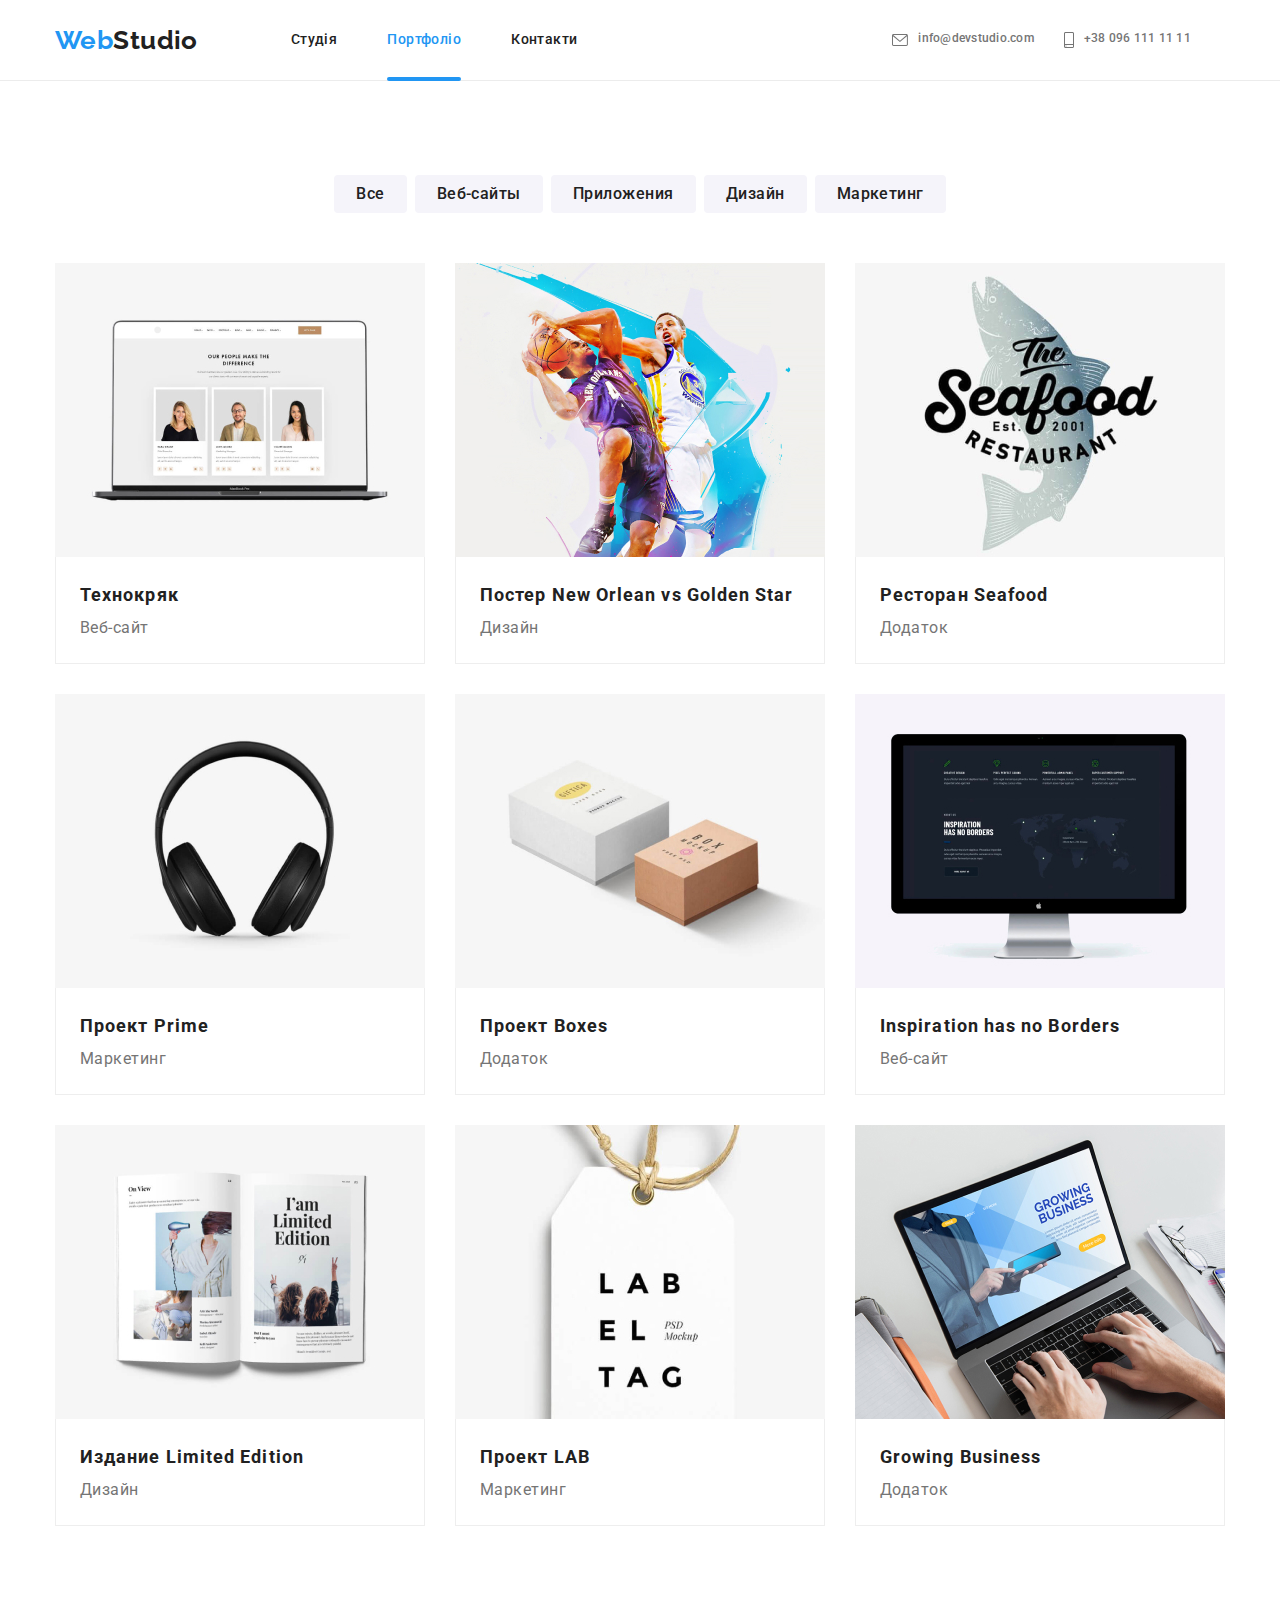
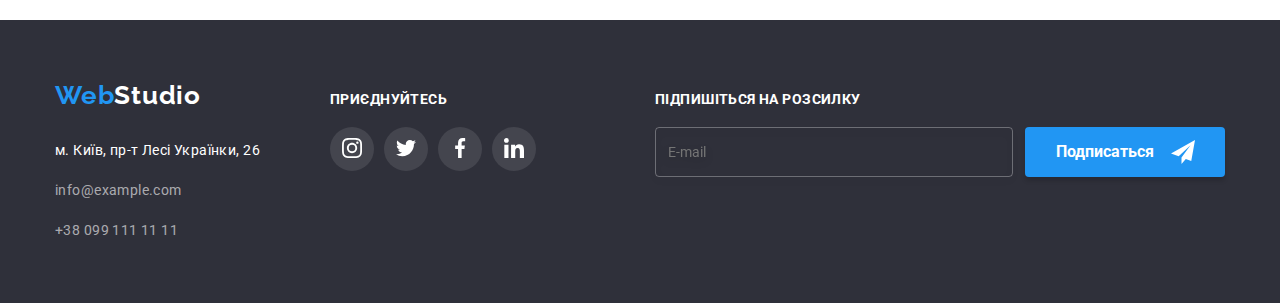
==== commit 5fd081e7: "repare faults and warnings" ====
--- a/portfolio.html
+++ b/portfolio.html
@@ -21,108 +21,115 @@
     <link rel="stylesheet" href="./css/main.min.css" />
     
   <body class="page-portfolio">
-     <header class="page-header">
-      <div class="container main-nav">
-        <nav class="main-nav">
+    <div class="page-header">
+      <nav class="main-nav">
+        <div class="container main-nav">
           <a href="/" class="main-nav__logo"
             ><span class="main-nav__logotext">Web</span>Studio</a
           >
           <ul class="main-nav__list">
             <li class="main-nav__item">
-              <a href="./" class="main-nav__link current">Студия</a>
+              <a href="./" class="main-nav__link">Студія</a>
             </li>
             <li class="main-nav__item">
-              <a href="./portfolio.html" class="main-nav__link">Портфолио</a>
+              <a href="./portfolio.html" class="main-nav__link current">Портфоліо</a>
             </li>
             <li class="main-nav__item">
-              <a href="" class="main-nav__link">Контакты</a>
+              <a href="" class="main-nav__link">Контакти</a>
             </li>
           </ul>
-        </nav>
-        <ul class="main-nav__contacts">
-          <li class="main-nav__contact-link">
-            <a class="main-nav__link mail" href="mailto:info@devstudio.com">
-              <svg class="main-nav__icon" width="16px" height="12px">
-                <use href="./image/symbol-defs.svg#icon-envelope-head"></use>
-              </svg>
-              info@devstudio.com</a
-            >
-          </li>
-          <li class="main-nav__contact-link">
-            <a class="main-nav__link tel" href="tel:+380961111111">
-              <svg class="main-nav__icon" width="10px" height="16px">
-                <use href="./image/symbol-defs.svg#icon-smartphone-head"></use>
-              </svg>
-              +38 096 111 11 11</a
-            >
-          </li>
-        </ul>
-        <button type="button" class="menu-open-btn">
-          <svg class="mob_menu-icon" width="40px" height="40px">
-                <use href="./image/symbol-defs.svg#mob_menu-icon40"></use>
-              </svg>
-        </button>
-      </div>
-      <div class="mob-menu is-hidden">
-        <v class="container_mob-menu">
-          <div class="mob-menu-top">
-        <button type="button" class="menu-close-btn">
-          <svg class="icon-close_btn" width="40px" height="40px">
-                <use href="./image/symbol-defs.svg#icon-close_btn"></use>
-              </svg>
-        </button>
-        <ul class="mob-menu__list">
-            <li class="mob-menu__item">
-              <a href="./" class="mob-menu__link current">Студия</a>
-            </li>
-            <li class="mob-menu__item">
-              <a href="./portfolio.html" class="mob-menu__link">Портфолио</a>
-            </li>
-            <li class="mob-menu__item">
-              <a href="" class="mob-menu__link">Контакты</a>
+          <ul class="main-nav__contacts">
+            <li class="main-nav__contact-link">
+              <a class="main-nav__link_conect mail" href="mailto:info@devstudio.com">
+                <svg class="main-nav__icon" width="16px" height="12px">
+                  <use href="./image/symbol-defs.svg#icon-envelope-head"></use>
+                </svg>
+                info@devstudio.com</a
+              >
+            </li>
+            <li class="main-nav__contact-link tel">
+              <a class="main-nav__link_phone" href="tel:+380961111111">
+                <svg class="main-nav__icon" width="10px" height="16px">
+                  <use
+                    href="./image/symbol-defs.svg#icon-smartphone-head"
+                  ></use>
+                </svg>
+                +38 096 111 11 11</a
+              >
             </li>
           </ul>
-        </nav>
-        </div>
-        <div class="mob-menu-bottom">
-        <ul class="mob-menu__contacts">
-          <li class="mob-menu__contact-link">
-            <a class="mob-menu__link_tel" href="tel:+380961111111">
-              +38 096 111 11 11</a
-            >
-          </li>
-          <li class="mob-menu__contact-link_mail">
-            <a class="mob-menu__link_mail" href="mailto:info@devstudio.com">
-              info@devstudio.com</a>
-          </li>
-        </ul>
-        <ul class="mob-menu__social">
-                <li class="mob-menu__social-item">
-                  <a href="https://www.instagram.com" class="mob-menu__sllink">
-                  Instagram
+          <button type="button" class="menu-open-btn">
+            <svg class="mob_menu-icon" width="40px" height="40px">
+              <use href="./image/symbol-defs.svg#mob_menu-icon40"></use>
+            </svg>
+          </button>
+        </div>
+        <div class="mob-menu is-hidden">
+          <div class="container_mob-menu">
+            <div class="mob-menu-top">
+              <button type="button" class="menu-close-btn">
+                <svg class="icon-close_btn" width="40px" height="40px">
+                  <use href="./image/symbol-defs.svg#icon-close_btn"></use>
+                </svg>
+              </button>
+              <ul class="mob-menu__list">
+                <li class="mob-menu__item">
+                  <a href="./" class="mob-menu__link">Студія
                   </a>
                 </li>
-
-                <li class="mob-menu__social-item">
-                  <a href="https://www.twitter.com" class="mob-menu__sllink">
+                <li class="mob-menu__item">
+                  <a href="./portfolio.html" class="mob-menu__link current"
+                    >Портфоліо</a
+                  >
+                </li>
+                <li class="mob-menu__item">
+                  <a href="" class="mob-menu__link">Контакти</a>
+                </li>
+              </ul>
+            </div>
+          
+          <div class="mob-menu-bottom">
+            <ul class="mob-menu__contacts">
+              <li class="mob-menu__contact-link">
+                <a class="mob-menu__link_tel" href="tel:+380961111111">
+                  +38 096 111 11 11</a
+                >
+              </li>
+              <li class="mob-menu__contact-link_mail">
+                <a class="mob-menu__link_mail" href="mailto:info@devstudio.com">
+                  info@devstudio.com</a
+                >
+              </li>
+            </ul>
+            <ul class="mob-menu__social">
+              <li class="mob-menu__social-item">
+                <a href="https://www.instagram.com" class="mob-menu__sllink">
+                  Instagram
+                </a>
+              </li>
+
+              <li class="mob-menu__social-item">
+                <a href="https://www.twitter.com" class="mob-menu__sllink">
                   Twitter
-                  </a>
-                </li>
-
-                <li class="mob-menu__social-item">
-                  <a href="https://www.facebook.com" class="mob-menu__sllink">
+                </a>
+              </li>
+
+              <li class="mob-menu__social-item">
+                <a href="https://www.facebook.com" class="mob-menu__sllink">
                   Facebook
-                  </a>
-                </li>
-                <li class="mob-menu__social-item">
-                  <a href="https://www.linkedin.com" class="mob-menu__sllink">
-                  Linkedin 
-                  </a>
-                </li>
-          </ul>
+                </a>
+              </li>
+              <li class="mob-menu__social-item">
+                <a href="https://www.linkedin.com" class="mob-menu__sllink">
+                  Linkedin
+                </a>
+              </li>
+            </ul>
           </div>
-      </div>
-    </header>
+        </div>
+        </div>
+      </nav>
+    </div>
     <main>
       <section class="portfolio">
       <div class="container">
@@ -163,7 +170,7 @@
               width="370"
             />
             </picture>
-            <p class="projects__title">Ресурс предлагает комплексные предложения с разным уровнем функционала и сервисов. Все это позволит посетителю получить исчерпывающие сведения о компании или частном лице.</p>
+            <p class="projects__title">Ресурс пропонує комплексні пропозиції з різним рівнем функціоналу та сервісів. Все це дозволить відвідувачу отримати вичерпні відомості про компанію чи приватну особу.</p>
           </div>
             <div class="project__naming first__card">
             <h2 class="project__name">Технокряк</h2>
@@ -188,7 +195,6 @@
               ./image/portfolio-2-1x.jpeg 2x" 
               media="(min-width: 320px)"
               />  
-            
             <img 
             srcset="./image/portfolio-2-1x.jpeg 1x,
               ./image/portfolio-2-2x.jpeg 2x"
@@ -198,8 +204,8 @@
               width="370"
             />
             </picture>
-            <p class="projects__title">Ресурс предлагает комплексные предложения с разным уровнем функционала и сервисов. Все это позволит посетителю получить исчерпывающие сведения о компании или частном лице.</p>
-          </div>
+            <p class="projects__title">Ресурс пропонує комплексні пропозиції з різним рівнем функціоналу та сервісів. Все це дозволить відвідувачу отримати вичерпні відомості про компанію чи приватну особу.</p>
+            </div>
             <div class="project__naming">
             <h2 class="project__name">Постер New Orlean vs Golden Star</h2>
             <p class="project__group">Дизайн</p>
@@ -224,20 +230,23 @@
               media="(min-width: 320px)"
               />  
             
-            <img 
-            srcset="./image/portfolio-3-1x.jpeg 1x,
+              <img 
+              srcset="./image/portfolio-3-1x.jpeg 1x,
               ./image/portfolio-3-2x.jpeg 2x"
 
               src="./image/portfolio-3-1x.jpeg"
               alt="логотип ресторана с рыбой"
               width="370"
-            />
-            <p class="projects__title">Ресурс предлагает комплексные предложения с разным уровнем функционала и сервисов. Все это позволит посетителю получить исчерпывающие сведения о компании или частном лице.</p>
-          </div>
-            <div class="project__naming">
+              />  
+            </picture>
+          
+          <p class="projects__title">Ресурс пропонує комплексні пропозиції з різним рівнем функціоналу та сервісів. Все це дозволить відвідувачу отримати вичерпні відомості про компанію чи приватну особу.</p>
+           </div>
+          <div class="project__naming">
             <h2 class="project__name">Ресторан Seafood</h2>
-            <p class="project__group">Приложение</p>
-            </div>
+            <p class="project__group">Додаток</p>
+            </div>
+            
           </a>
         </li>
         <li class="projects__items">
@@ -266,8 +275,9 @@
               alt="накладные наушники"
               width="370"
             />
-            <p class="projects__title">Ресурс предлагает комплексные предложения с разным уровнем функционала и сервисов. Все это позволит посетителю получить исчерпывающие сведения о компании или частном лице.</p>
-          </div>
+            </picture>
+            <p class="projects__title">Ресурс пропонує комплексні пропозиції з різним рівнем функціоналу та сервісів. Все це дозволить відвідувачу отримати вичерпні відомості про компанію чи приватну особу.</p>
+            </div>
             <div class="project__naming">
             <h2 class="project__name">Проект Prime</h2>
             <p class="project__group">Маркетинг</p>
@@ -299,11 +309,12 @@
             src="./image/portfolio-5-1x.jpeg" 
             alt="2 коробки" 
             width="370"/>
-            <p class="projects__title">Ресурс предлагает комплексные предложения с разным уровнем функционала и сервисов. Все это позволит посетителю получить исчерпывающие сведения о компании или частном лице.</p>
-          </div>
-            <div class="project__naming">
+            </picture>
+          <p class="projects__title">Ресурс пропонує комплексні пропозиції з різним рівнем функціоналу та сервісів. Все це дозволить відвідувачу отримати вичерпні відомості про компанію чи приватну особу.</p>
+            </div>
+          <div class="project__naming">
             <h2 class="project__name">Проект Boxes</h2>
-            <p class="project__group">Приложение</p>
+            <p class="project__group">Додаток</p>
             </div>
           </a>
         </li>
@@ -333,9 +344,11 @@
               alt="монитор с изображением"
               width="370"
             />
-            <p class="projects__title">Ресурс предлагает комплексные предложения с разным уровнем функционала и сервисов. Все это позволит посетителю получить исчерпывающие сведения о компании или частном лице.</p>
-          </div>
-             <div class="project__naming">
+            </picture>
+          
+          <p class="projects__title">Ресурс пропонує комплексні пропозиції з різним рівнем функціоналу та сервісів. Все це дозволить відвідувачу отримати вичерпні відомості про компанію чи приватну особу.</p>
+          </div> 
+          <div class="project__naming">
             <h2 lang="en" class="project__name">Inspiration has no Borders</h2>
             <p class="project__group">Веб-сайт</p>
             </div>
@@ -367,8 +380,10 @@
               alt="развернутый журнал"
               width="370"
             />
-            <p class="projects__title">Ресурс предлагает комплексные предложения с разным уровнем функционала и сервисов. Все это позволит посетителю получить исчерпывающие сведения о компании или частном лице.</p>
-          </div>
+            </picture>
+            
+            <p class="projects__title">Ресурс пропонує комплексні пропозиції з різним рівнем функціоналу та сервісів. Все це дозволить відвідувачу отримати вичерпні відомості про компанію чи приватну особу.</p>
+            </div>
             <div class="project__naming">
             <h2 class="project__name">Издание Limited Edition</h2>
             <p class="project__group">Дизайн</p>
@@ -401,8 +416,10 @@
               alt="табличка на веревке"
               width="370"
             /> 
-            <p class="projects__title">Ресурс предлагает комплексные предложения с разным уровнем функционала и сервисов. Все это позволит посетителю получить исчерпывающие сведения о компании или частном лице.</p>
-          </div>
+            </picture>
+            
+            <p class="projects__title">Ресурс пропонує комплексні пропозиції з різним рівнем функціоналу та сервісів. Все це дозволить відвідувачу отримати вичерпні відомості про компанію чи приватну особу.</p>
+            </div>
             <div class="project__naming">
             <h2 class="project__name">Проект LAB</h2>
             <p class="project__group">Маркетинг</p>
@@ -434,11 +451,13 @@
               alt="человек работает за ноутбуком"
               width="370"
             />
-            <p class="projects__title">Ресурс предлагает комплексные предложения с разным уровнем функционала и сервисов. Все это позволит посетителю получить исчерпывающие сведения о компании или частном лице.</p>
-          </div>
+            </picture>
+            
+            <p class="projects__title">Ресурс пропонує комплексні пропозиції з різним рівнем функціоналу та сервісів. Все це дозволить відвідувачу отримати вичерпні відомості про компанію чи приватну особу.</p>
+            </div>
             <div class="project__naming">
             <h2 lang="en" class="project__name">Growing Business</h2>
-            <p class="project__group">Приложение</p>
+            <p class="project__group">Додаток</p>
             </div>
           </a>
         </li>
@@ -474,6 +493,7 @@
               >
             </li>
           </ul>
+          </address>
         </div>
         <div class="social-links">
           <p class="social-links__text">приєднуйтесь</p>
--- a/css/main.min.css
+++ b/css/main.min.css
@@ -1,2 +1,2 @@
-:root{--primary-text-color: #757575;--title-text-color: #212121;--accent-colour: #2196f3;--white-text-colour: #ffffff;--bg-page-colour: #ffffff;--bg-button-hover: #188ce8;--bg-button-portfolio: #f5f4fa;--futer-mail-tel: rgba(255, 255, 255, 0.6);--border-bottom: #ececec;--border-portfolio: #eeeeee;--transition-cubic: cubic-bezier(0.4,0,0.2,1)}h1,h2,h3,p,ul{margin:0;padding:0}image{display:block;max-width:100%;height:auto;width:100%}body{font-family:"Roboto", sans-serif;font-size:14px;letter-spacing:0.03em;color:var(--primary-text-color);background-color:var(--bg-page-colour)}.container{margin:0 auto;width:100%;padding:0}@media screen and (min-width: 468px){.container{width:480px;padding-left:15px;padding-right:15px}}@media screen and (min-width: 768px){.container{width:768px;padding-left:15px;padding-right:15px}}@media screen and (min-width: 1200px){.container{width:1200px}}ul{list-style:none}.section{padding-top:94px;padding-bottom:94px}.hero-page__button{margin-top:30px;margin-bottom:118px;width:200px;height:50px;border-radius:4px;border:none;box-shadow:0px 4px 4px rgba(0,0,0,0.15);font-weight:700;font-size:16px;line-height:1.87;align-items:center;letter-spacing:0.06em;cursor:pointer}.hero-page__button{color:var(--bg-page-colour);background-color:var(--accent-colour);transition:background-color 250ms var(--transition-cubic);cursor:pointer}.hero-page__button:hover,.hero-page__button:focus{background-color:var(--bg-button-hover)}.main-nav__list a{display:block;padding-top:32px;padding-bottom:32px;color:var(--title-text-color);font-weight:500;line-height:1.14;text-decoration:none}.main-nav__contacts{display:none}@media screen and (min-width: 768px){.main-nav__contacts{display:block;margin-left:auto;padding-top:21px;padding-bottom:21px}}@media screen and (min-width: 1200px){.main-nav__contacts{display:flex;margin-left:315px}}.main-nav__contact-link+.main-nav__contact-link{padding-left:50px}@media screen and (min-width: 768px){.main-nav__contact-link+.main-nav__contact-link{padding:0}}.main-nav__contacts a{display:none}@media screen and (min-width: 768px){.main-nav__contacts a{display:flex;padding:0;margin-bottom:10px;font-weight:500;font-size:12px;line-height:1.17;letter-spacing:0.02em;color:#757575}}@media screen and (min-width: 1200px){.main-nav__contacts a{display:flex;align-items:center;align-items:baseline;padding-top:32px;padding-bottom:32px;padding-left:10px;color:var(--primary-text-color);font-weight:500;line-height:1.14;text-decoration:none}}.main-nav__icon{display:flex;align-self:center;margin-right:10px;fill:currentColor}.main-nav__item{position:relative}.main-nav__link{transition:color 250ms var(--transition-cubic)}.main-nav__link:hover,.main-nav__link:focus{color:var(--accent-colour)}.main-nav__list .link.current{color:var(--accent-colour)}.current::after{position:absolute;content:"";bottom:-1px;left:0;width:100%;height:4px;border-radius:2px;background-color:var(--accent-colour)}.futer-subscribe{margin-top:60px}@media screen and (min-width: 1200px){.futer-subscribe{margin-left:auto;margin-top:0}}.futer-subscribe__text{font-weight:700;font-size:14px;line-height:16px;letter-spacing:0.03em;text-transform:uppercase;color:#ffffff}.futer-subscribe__form{display:block;margin-top:20px;padding-bottom:60px}@media screen and (min-width: 1200px){.futer-subscribe__form{display:flex;margin-top:20px;padding-bottom:0;border:none}}.submit-input{margin-bottom:20px;width:450px;height:50px;border:1px solid rgba(255,255,255,0.3);filter:drop-shadow(0px 4px 4px rgba(0,0,0,0.15));border-radius:4px;background-color:transparent;outline:none;padding-left:12px;color:rgba(255,255,255,0.6);transition:border-color 250ms var(--transition-cubic)}.submit-input:hover,.submit-input:focus{border-color:var(--accent-colour)}@media screen and (min-width: 1200px){.submit-input{width:358px}}.futer-subscribe__button{position:relative;display:flex;align-items:center;width:200px;height:50px;margin-left:auto;margin-right:auto;background-color:var(--accent-colour);box-shadow:0px 4px 4px rgba(0,0,0,0.15);border-radius:4px;border-color:transparent;font-weight:700;font-size:16px;line-height:calc(30 / 16);padding-left:29px;color:#ffffff;fill:currentColor;transition:color 250ms var(--transition-cubic),background-color 250ms var(--transition-cubic)}.futer-subscribe__button:hover,.futer-subscribe__button:focus{background-color:var(--bg-page-colour);color:var(--accent-colour)}@media screen and (min-width: 1200px){.futer-subscribe__button{position:relative;display:flex;margin-left:12px}}.futer-subscribe__send{position:absolute;background-size:contain;right:28px;margin-left:10px;transition:fill 250ms var(--transition-cubic)}.futer-subscribe__button:hover+.futer-subscribe__send{fill:var(--accent-colour)}.social-links__text{margin-bottom:20px;font-weight:700;font-size:14px;line-height:16px;letter-spacing:0.03em;text-transform:uppercase;color:var(--white-text-colour)}.social-links{margin-top:60px}@media screen and (min-width: 768px){.social-links{margin-left:165px}}@media screen and (min-width: 1200px){.social-links{margin-left:70px;margin-top:0px}}.social-links__list{display:flex;justify-content:center}@media screen and (min-width: 1200px){.social-links__list{justify-content:left}}.social-links__item{display:flex;width:44px;height:44px;margin-right:10px;border-radius:50%;justify-content:center;align-items:center;background-color:rgba(255,255,255,0.1);transition:background-color 250ms var(--transition-cubic)}.social-links__item:hover{background-color:#2196f3}.social-links__item:last-child{margin-right:0}.social-links__link{fill:#fff}.social-links__logo{fill:#fff}.backdrop{width:100%;height:100%;background-color:rgba(0,0,0,0.2);position:fixed;top:0;transition:opacity 250ms var(--transition-cubic)}.modal__close-logo{position:absolute;transition:fill 250ms var(--transition-cubic)}.modal__close-logo:hover,.modal__close-logo:focus{fill:#2196f3}.modal__licence{font-weight:400;font-size:14px;line-height:1.71;letter-spacing:0.03em;margin-left:3px;text-decoration-line:underline;color:var(--accent-colour)}.modal{min-width:528px;min-height:581px;padding:40px;background-color:#ffffff;box-shadow:0px 1px 3px rgba(0,0,0,0.12),0px 1px 1px rgba(0,0,0,0.14),0px 2px 1px rgba(0,0,0,0.2);border-radius:4px;position:absolute;top:50%;left:50%;transform:translate(-50%, -50%) scale(1);transition:transform 250ms var(--transition-cubic)}.backdrop-is-hidden .modal{transform:translate(-50%, -50%) scale(0);transition:transform 250ms var(--transition-cubic)}.modal__close{position:absolute;top:8px;right:8px;width:30px;height:30px;display:flex;align-items:center;justify-content:center;border-radius:50%;border:1px solid rgba(0,0,0,0.1);cursor:pointer;background-color:#ffffff}.is-hidden{visibility:hidden;opacity:0;pointer-events:none;transition:visibility 250ms var(--transition-cubic)}.no-scroll{overflow:hidden}.modal__title{margin-bottom:12px;font-style:normal;font-weight:700;font-size:20px;line-height:23px;text-align:center;letter-spacing:0.03em;color:#212121}.modal__group{position:relative;margin-bottom:10px;display:flex;flex-direction:column}.modal__label{margin-bottom:4px;font-size:12px}.modal__input{margin:0;padding:11px 42px;border:1px solid rgba(33,33,33,0.2);border-radius:4px;transition:border-color 250ms var(--transition-cubic),fill 250ms var(--transition-cubic)}.modal__input:focus,.modal__input:hover{border-color:var(--accent-colour)}.modal__input::placeholder{font-weight:400;font-size:12px;line-height:14px;letter-spacing:0.01em;color:rgba(117,117,117,0.5)}.modal__input:hover ~ textarea{border-color:var(--accent-colour);transition:border-color 250ms var(--transition-cubic)}.textarea{transition:border-color 250ms var(--transition-cubic)}.modal__checkbox-point{display:flex;align-items:center;margin-top:20px;justify-content:center}.modal__check{position:absolute;width:1px;height:1px;margin:-1px;border:0;padding:0;clip:rect(0 0 0 0);overflow:hidden}.modal__icon{position:absolute;width:18px;height:18px;top:60%;left:15px;transform:translateY(-50%);transition:fill 250 var(--transition-cubic),border-color 250 var(--transition-cubic)}.modal__input:focus ~ .modal__icon,.modal__input:hover ~ .modal__icon{fill:var(--accent-colour);border-color:var(--accent-colour)}#comment:hover,#comment:focus{fill:var(--accent-colour);border-color:var(--accent-colour);transition:border-color 250ms var(--transition-cubic),fill 250ms var(--transition-cubic)}.modal__comment{padding:16px 12px;border:1px solid rgba(33,33,33,0.2);border-radius:4px;resize:none;height:120px;transition:fill 250ms var(--transition-cubic),border-color 250 var(--transition-cubic)}.modal__check-icon{display:inline-block;height:15px;width:16px;margin-right:8.38px;border:2px solid #212121;border-radius:2px}.modal__check:checked+.modal__check-icon{background-color:var(--accent-colour);background-image:url(../image/check.svg);background-size:contain;background-origin:border-box;border-color:var(--accent-colour);border-radius:2px}.modal__submit{display:block;width:200px;height:50px;margin-top:30px;margin-left:auto;margin-right:auto;background:#2196f3;border-color:transparent;box-shadow:0px 4px 4px rgba(0,0,0,0.15);border-radius:4px;font-weight:700;font-size:16px;line-height:1.88;align-items:center;text-align:center;letter-spacing:0.06em;color:#ffffff;transition:background-color 250ms var(--transition-cubic)}.modal__submit:hover,.modal__submit:focus{background-color:#188ce8}.portfolio__list button{padding:6px 22px;color:var(--title-text-color);background-color:var(--bg-button-portfolio);font-family:"Roboto";font-weight:500;font-size:16px;line-height:1.62;text-align:center;letter-spacing:0.03em;border-radius:4px;border:none;transition:color 250ms var(--transition-cubic),background-color 250ms var(--transition-cubic)}.portfolio__list button:hover,.portfolio__list button:focus{color:var(--white-text-colour);background-color:var(--accent-colour)}.page-header{border-bottom:1px solid var(--border-bottom)}.main-nav{display:flex;align-items:center}.main-nav__list{display:none}@media screen and (min-width: 768px){.main-nav__list{display:flex;margin-left:93px}}@media screen and (min-width: 1200px){.main-nav__list{display:flex;margin-left:93px}}.main-nav__item+.main-nav__item{margin-left:50px}.main-nav__item:last-child{margin-right:0}.main-nav__logo{color:var(--title-text-color);font-family:Raleway, sans-serif;font-weight:700;font-size:26px;line-height:1.19;text-decoration:none;transition:color 250ms var(--transition-cubic)}.main-nav__logo:hover{color:var(--accent-colour)}.main-nav__logotext{color:var(--accent-colour);font-family:Raleway, sans-serif;font-weight:700;font-size:26px;line-height:1.19;text-decoration:none}.container_mob-menu{display:flex;flex-direction:column;justify-content:space-between;height:100%;margin:0 auto;width:100%;padding-left:40px}.menu-open-btn{display:block;margin-left:auto;border:none;background-color:var(--bg-page-colour)}@media screen and (min-width: 768px){.menu-open-btn{display:none}}@media screen and (min-width: 1200px){.menu-open-btn{display:none}}.menu-close-btn{display:block;width:40px;height:40px;margin-left:auto;margin-right:21px;padding:0;border:none;background-color:var(--bg-page-colour)}.mob-menu{position:fixed;top:0;left:0;z-index:1;padding-top:21px;background-color:#fff;width:100vw;height:100vh}.main-nav__contact-link{display:none}@media screen and (min-width: 768px){.main-nav__contact-link{display:flex}}@media screen and (min-width: 1200px){.main-nav__contact-link{display:flex}}.mob-menu__item:not(:last-child){margin-bottom:32px}.mob-menu__link{font-weight:500;font-size:40px;line-height:1.175;letter-spacing:0.02em;color:#212121}.mob-menu__link:hover,.mob-menu__link:focus{color:var(--accent-colour)}.mob-menu__contact-link:not(:last-child){margin-bottom:32px}.mob-menu__link_tel{font-weight:500;font-size:34px;line-height:1.17;letter-spacing:0.02em;color:#2196F3}.mob-menu__link_mail{font-weight:500;font-size:24px;line-height:1.17;letter-spacing:0.02em;color:#757575}.mob-menu__social{display:flex;margin-top:64px;padding-bottom:48px;position:relative}.mob-menu__sllink{font-weight:500;font-size:18px;line-height:1.22;letter-spacing:0.02em;color:#2196F3}.mob-menu__social-item{padding-right:10px;padding-left:10px}.mob-menu__social-item:first-child{padding-left:0}.mob-menu__social-item:last-child{padding-right:0}.mob-menu__social-item:not(:last-child){border-right:1px solid rgba(33,33,33,0.2)}.icon-close_btn:hover,.icon-close_btn:focus{fill:var(--accent-colour);cursor:pointer}.hero-page{background-color:#2f303a;text-align:center;width:100%;padding:0;margin:0;background-image:linear-gradient(to right, rgba(47,48,58,0.4), rgba(47,48,58,0.4)),url(../image/hero-bg-mobile.jpg);background-repeat:no-repeat;background-size:cover;background-position:center}@media (min-device-pixel-ratio: 2), (min-resolution: 192dpi), (min-resolution: 2dppx){.hero-page{background-image:linear-gradient(to right, rgba(47,48,58,0.4), rgba(47,48,58,0.4)),url(../image/hero-bg-mobile-2x.jpg);background-repeat:no-repeat;background-size:cover;background-position:center}}@media screen and (min-width: 768px){.hero-page{background-image:linear-gradient(to right, rgba(47,48,58,0.4), rgba(47,48,58,0.4)),url(../image/hero-bg-tablet.jpg);background-repeat:no-repeat;background-size:cover;background-position:center}}@media screen and (min-width: 768px) and (min-device-pixel-ratio: 2), screen and (min-width: 768px) and (min-resolution: 192dpi), screen and (min-width: 768px) and (min-resolution: 2dppx){.hero-page{background-image:linear-gradient(to right, rgba(47,48,58,0.4), rgba(47,48,58,0.4)),url(../image/hero-bg-tablet-2x.jpg);background-repeat:no-repeat;background-size:cover;background-position:center}}@media screen and (min-width: 1200px){.hero-page{background-image:linear-gradient(to right, rgba(47,48,58,0.4), rgba(47,48,58,0.4)),url(../image/backround-image.jpg);background-repeat:no-repeat;background-size:cover;background-position:center}}@media screen and (min-width: 1200px) and (min-device-pixel-ratio: 2), screen and (min-width: 1200px) and (min-resolution: 192dpi), screen and (min-width: 1200px) and (min-resolution: 2dppx){.hero-page{background-image:linear-gradient(to right, rgba(47,48,58,0.4), rgba(47,48,58,0.4)),url(../image/backround-image-2x.jpg);background-repeat:no-repeat;background-size:cover;background-position:center}}.hero-page__title{padding-top:118px;max-width:360px;margin-left:auto;margin-right:auto;color:var(--white-text-colour);font-weight:900;font-size:26px;line-height:1.62;letter-spacing:0.06em;text-transform:uppercase}@media screen and (min-width: 768px){.hero-page__title{max-width:360px;font-size:26px;line-height:1.62}}@media screen and (min-width: 1200px){.hero-page__title{padding-top:200px;max-width:696px;font-size:44px;line-height:1.36}}.prefences{padding-top:60px;padding-bottom:60px}@media screen and (min-width: 768px){.prefences{padding-top:60px;padding-bottom:60px}}@media screen and (min-width: 1200px){.prefences{padding-top:94px;padding-bottom:94px}}.prefences__list{display:flex;flex-wrap:wrap;gap:30px}.prefences__item{width:100%}@media screen and (min-width: 768px){.prefences__item{width:calc((100% - 30px) / 2)}}@media screen and (min-width: 1200px){.prefences__item{width:calc((100% - 90px) / 4)}}.prefences__item:last-child{margin-right:0}.prefences__title{margin:0;color:var(--title-text-color);font-weight:700;font-size:14px;line-height:1.14;text-align:left;letter-spacing:0.03em;text-transform:uppercase}.prefences p{margin-top:10px;line-height:1.71}.prefences__pic{display:flex;width:100%;height:120px;margin-bottom:30px;justify-content:center;align-items:center;background-color:#f5f4fa}.about{display:none;padding-top:0}@media screen and (min-width: 1200px){.about{display:block;padding-top:0}}.about__title{color:var(--title-text-color);font-weight:700;font-size:36px;line-height:1.16;text-align:center;letter-spacing:0.03em}.about__item{position:relative}.about__text{position:absolute;bottom:0;left:0;display:flex;width:100%;height:70px;font-weight:700;font-size:14px;line-height:16px;text-align:center;letter-spacing:0.03em;text-transform:uppercase;align-items:center;justify-content:center;color:#ffffff;background-color:rgba(47,48,58,0.8)}.about__list{display:flex;margin-top:50px}.about__item{margin-right:30px}.about__item:last-child{margin-right:0}img{display:block;max-width:100%;height:auto;width:100%}.our-team{background-color:var(--bg-button-portfolio);padding-top:60px;padding-bottom:60px}@media screen and (min-width: 768px){.our-team{padding-top:60px;padding-bottom:60px}}@media screen and (min-width: 1200px){.our-team{padding-top:94px;padding-bottom:94px}}.our-team__title{padding-bottom:30px;color:var(--title-text-color);font-weight:700;font-size:28px;line-height:33px;text-align:center;letter-spacing:0.03em}@media screen and (min-width: 1200px){.our-team__title{font-weight:700;font-size:36px;line-height:1.16;text-align:center;letter-spacing:0.03em}}.our-team__list{display:flex;flex-wrap:wrap;gap:30px}.our-team__item{width:100%;background-color:var(--white-text-colour);box-shadow:0px 1px 3px rgba(0,0,0,0.12),0px 1px 1px rgba(0,0,0,0.14),0px 2px 1px rgba(0,0,0,0.2);border-radius:0px 0px 4px 4px}@media screen and (min-width: 768px){.our-team__item{width:calc((100% - 30px) / 2)}}@media screen and (min-width: 1200px){.our-team__item{width:calc((100% - 90px) / 4)}}.our-team__item:last-child{margin-right:0}.our-team__name{margin-top:30px;color:var(--title-text-color);font-weight:500;font-size:16px;line-height:1.18;text-align:center}.our-team p{margin-top:10px;margin-bottom:16px;font-size:16px;line-height:1.18;text-align:center}.our-team__social{display:flex;margin-bottom:30px;justify-content:center;align-items:center}.our-team__link{display:flex;width:44px;height:44px;margin-right:10px;justify-content:center;align-items:center;border-radius:50%;fill:#afb1b8;transition:fill 250ms var(--transition-cubic),background-color 250ms var(--transition-cubic)}.our-team__link:hover{background-color:#2196f3;fill:#fff}.our-team__sl-logo{transition:fill 250ms var(--transition-cubic)}.our-team__sl-logo:hover{fill:#fff}.client{padding-top:60px;padding-bottom:60px}@media screen and (min-width: 768px){.client{padding-top:60px;padding-bottom:60px}}@media screen and (min-width: 1200px){.client{padding-top:94px;padding-bottom:94px}}.clients__text{color:var(--title-text-color);font-weight:700;font-size:28px;line-height:33px;text-align:center;letter-spacing:0.03em}@media screen and (min-width: 1200px){.clients__text{font-weight:700;font-size:36px;line-height:1.16;text-align:center;letter-spacing:0.03em}}.clients__list{display:flex;flex-wrap:wrap;gap:30px;margin-top:50px}.client__item{width:calc((100% - 30px) / 2)}@media screen and (min-width: 768px){.client__item{width:calc((100% - 60px) / 3)}}@media screen and (min-width: 1200px){.client__item{width:calc((100% - 150px) / 6)}}.client__item:last-child{margin-right:0}.clients__card{display:flex;width:100%;height:92px;justify-content:center;align-items:center;border:1px solid #afb1b8;border-radius:4px;transition:fill 250ms var(--transition-cubic),border 250ms var(--transition-cubic)}.clients__card:hover{border:1px solid #2196f3;fill:#2196f3}.clients__logo{fill:#afb1b8;transition:fill 250ms var(--transition-cubic)}.clients__card:hover .clients__logo{fill:#2196f3}.futer{background-color:#2f303a}@media screen and (min-width: 1200px){.futer{padding-top:60px;padding-bottom:60px;background-color:#2f303a}}.futer__logotext{color:var(--accent-colour);font-family:Raleway, sans-serif;font-weight:700;font-size:26px;line-height:1.19;text-decoration:none;letter-spacing:0.03em}.futer__logo-link{display:inline-block;text-decoration:none;font-style:normal;color:var(--white-text-colour);transition:color 250ms var(--transition-cubic)}.futer__list{margin-top:20px}.futer__mail{margin-top:9px}@media screen and (min-width: 768px){.futer__mail{margin-top:8px}}@media screen and (min-width: 768px){.futer__tel{margin-top:8px}}.futer__adress{font-family:'Roboto';font-style:normal;font-weight:400;text-align:center;font-size:14px;letter-spacing:0.03em;color:var(--white-text-colour);line-height:1.71;font-style:normal;transition:color 250ms var(--transition-cubic)}.futer__adress:hover{color:var(--accent-colour)}.futer__logo{padding-top:60px;color:var(--white-text-colour);font-family:Raleway, sans-serif;font-weight:700;font-size:26px;line-height:1.19;text-decoration:none;letter-spacing:0.03em;transition:color 250ms var(--transition-cubic)}.futer__logo:hover{color:var(--accent-colour)}@media screen and (min-width: 768px){.futer__logo{padding-left:76px}}@media screen and (min-width: 1200px){.futer__logo{padding-top:0;color:var(--white-text-colour);font-family:Raleway, sans-serif;font-weight:700;font-size:26px;line-height:1.19;text-decoration:none;letter-spacing:0.03em;transition:color 250ms var(--transition-cubic)}}.futer__link{font-family:'Roboto';font-style:normal;font-weight:400;font-size:14px;line-height:1.71;text-align:center;letter-spacing:0.03em;color:var(--futer-mail-tel);transition:color 250ms var(--transition-cubic)}.futer__link:hover,.futer__link:focus{color:var(--accent-colour)}.container.futer{display:block;text-align:center}@media screen and (min-width: 1200px){.container.futer{display:flex;margin-left:auto;margin-right:auto;text-align:left;align-items:baseline;padding-top:0;padding-bottom:0}}.futer_tablet{display:block;align-items:baseline}@media screen and (min-width: 768px){.futer_tablet{display:flex}}.portfolio{background-color:var(--white-text-colour);margin:0 auto;width:100%}.portfolio__list{display:flex;flex-wrap:wrap;margin-top:60px}@media screen and (min-width: 768px){.portfolio__list{justify-content:center}}@media screen and (min-width: 1200px){.portfolio__list{margin-top:94px}}.portfolio__item{margin-right:8px;margin-bottom:15px}.portfolio__item:last-child{margin-right:0}@media screen and (min-width: 768px){.portfolio__item{margin-bottom:0px}}.projects{display:flex;flex-wrap:wrap;gap:30px;padding-top:40px;padding-bottom:60px}@media screen and (min-width: 768px){.projects{padding-top:30px;padding-bottom:60px}}@media screen and (min-width: 1200px){.projects{padding-top:50px;padding-bottom:94px}}a{text-decoration:none}.projects__items{width:100%;transition:box-shadow 250ms var(--transition-cubic)}@media screen and (min-width: 768px){.projects__items{width:calc((100% - 30px) / 2)}}@media screen and (min-width: 1200px){.projects__items{width:calc((100% - 60px) / 3)}}.projects__items:hover,.projects__items:focus{box-shadow:0px 1px 1px rgba(0,0,0,0.12),0px 4px 4px rgba(0,0,0,0.06),1px 4px 6px rgba(0,0,0,0.16)}.projects__overlay{position:relative;overflow:hidden}.projects__title{position:absolute;top:0;left:0;width:100%;height:100%;transform:translateY(100%);display:inline-block;padding:63px 24px;font-size:18px;line-height:1.56;letter-spacing:0.03em;color:#ffffff;transition:transform 250ms var(--transition-cubic),background-color 250ms var(--transition-cubic)}.projects__cards:hover .projects__title{transform:translateY(0%);background-color:rgba(33,150,243,0.9);transition:transform 250ms var(--transition-cubic)}.projects__cards{transition:box-shadow 250ms var(--transition-cubic)}.projects__cards:hover,.projects__cards:focus{display:block;box-shadow:0px 1px 1px rgba(0,0,0,0.12),0px 4px 4px rgba(0,0,0,0.06),1px 4px 6px rgba(0,0,0,0.16)}.project__naming{padding:20px 24px;border-bottom:1px solid var(--border-portfolio);border-left:1px solid var(--border-portfolio);border-right:1px solid var(--border-portfolio)}.project__name{color:var(--title-text-color);font-weight:700;font-size:18px;line-height:2;letter-spacing:0.06em}.first__card{padding-bottom:56px}@media screen and (min-width: 1200px){.first__card{padding-bottom:20px}}.main-project-group{margin-top:4px;color:var(--primary-text-color);font-size:16px;line-height:1.88;letter-spacing:0.03em}
+:root{--primary-text-color: #757575;--title-text-color: #212121;--accent-colour: #2196f3;--white-text-colour: #ffffff;--bg-page-colour: #ffffff;--bg-button-hover: #188ce8;--bg-button-portfolio: #f5f4fa;--futer-mail-tel: rgba(255, 255, 255, 0.6);--border-bottom: #ececec;--border-portfolio: #eeeeee;--transition-cubic: cubic-bezier(0.4,0,0.2,1)}h1,h2,h3,p,ul{margin:0;padding:0}image{display:block;max-width:100%;height:auto;width:100%}body{font-family:"Roboto", sans-serif;font-size:14px;letter-spacing:0.03em;color:var(--primary-text-color);background-color:var(--bg-page-colour)}.container{margin:0 auto;width:100%;padding:0}@media screen and (min-width: 320px){.container{min-width:320px;padding-left:15px;padding-right:15px}}@media screen and (min-width: 768px){.container{width:768px;padding-left:15px;padding-right:15px}}@media screen and (min-width: 1200px){.container{width:1200px}}ul{list-style:none}.section{padding-top:94px;padding-bottom:94px}.hero-page__button{margin-top:30px;margin-bottom:118px;width:200px;height:50px;border-radius:4px;border:none;box-shadow:0px 4px 4px rgba(0,0,0,0.15);font-weight:700;font-size:16px;line-height:1.87;align-items:center;letter-spacing:0.06em;cursor:pointer}.hero-page__button{color:var(--bg-page-colour);background-color:var(--accent-colour);transition:background-color 250ms var(--transition-cubic);cursor:pointer}.hero-page__button:hover,.hero-page__button:focus{background-color:var(--bg-button-hover)}.main-nav__link{display:block;padding-top:32px;padding-bottom:32px;color:var(--title-text-color);font-weight:500;line-height:1.14;text-decoration:none}.current{color:var(--accent-colour)}.main-nav__contacts{display:none}@media screen and (min-width: 768px){.main-nav__contacts{display:block;margin-left:auto;padding-top:21px;padding-bottom:21px}}@media screen and (min-width: 1200px){.main-nav__contacts{display:flex;margin-left:315px;padding-top:0;padding-bottom:0}}.main-nav__contact-link+.main-nav__contact-link{padding-left:50px}@media screen and (min-width: 768px){.main-nav__contact-link+.main-nav__contact-link{padding:0}}@media screen and (min-width: 1200px){.main-nav__contact-link+.main-nav__contact-link{padding-left:30px}}.main-nav__link_conect{display:none;font-style:normal;font-weight:500;font-size:14px;line-height:1.14;letter-spacing:0.02em;color:#757575}@media screen and (min-width: 768px){.main-nav__link_conect{display:flex;padding:0;margin-bottom:10px;font-weight:500;font-size:12px;line-height:1.17;letter-spacing:0.02em;color:#757575}}@media screen and (min-width: 1200px){.main-nav__link_conect{display:flex;align-items:center;align-items:baseline;padding-top:32px;padding-bottom:32px;margin-bottom:0;color:var(--primary-text-color);font-weight:500;line-height:1.14;text-decoration:none}}.main-nav__link_phone{display:none;font-style:normal;font-weight:500;font-size:14px;line-height:1.14;letter-spacing:0.02em;color:#757575}@media screen and (min-width: 768px){.main-nav__link_phone{display:flex;padding:0;margin-bottom:0;font-weight:500;font-size:12px;line-height:1.17;letter-spacing:0.02em;color:#757575}}@media screen and (min-width: 1200px){.main-nav__link_phone{display:flex;align-items:center;align-items:baseline;padding-top:32px;padding-bottom:32px;margin-bottom:0;color:var(--primary-text-color);font-weight:500;line-height:1.14;text-decoration:none}}.main-nav__icon{display:flex;align-self:center;margin-right:10px;fill:currentColor}.main-nav__item{position:relative}.main-nav__link{transition:color 250ms var(--transition-cubic)}.main-nav__link:hover,.main-nav__link:focus{color:var(--accent-colour)}.current::after{position:absolute;content:"";bottom:-1px;left:0;width:100%;height:4px;border-radius:2px;background-color:var(--accent-colour)}.futer-subscribe{margin-top:60px}@media screen and (min-width: 1200px){.futer-subscribe{margin-left:auto;margin-top:0}}.futer-subscribe__text{font-weight:700;font-size:14px;line-height:16px;letter-spacing:0.03em;text-transform:uppercase;color:#ffffff}.futer-subscribe__form{display:block;margin-top:20px;padding-bottom:60px}@media screen and (min-width: 1200px){.futer-subscribe__form{display:flex;margin-top:20px;padding-bottom:0;border:none}}.submit-input{margin-bottom:20px;width:100%;height:50px;border:1px solid rgba(255,255,255,0.3);filter:drop-shadow(0px 4px 4px rgba(0,0,0,0.15));border-radius:4px;background-color:transparent;outline:none;padding-left:12px;color:rgba(255,255,255,0.6);transition:border-color 250ms var(--transition-cubic)}.submit-input:hover,.submit-input:focus{border-color:var(--accent-colour)}@media screen and (min-width: 1200px){.submit-input{width:358px;margin-bottom:0}}.futer-subscribe__button{position:relative;display:flex;align-items:center;width:200px;height:50px;margin-left:auto;margin-right:auto;background-color:var(--accent-colour);box-shadow:0px 4px 4px rgba(0,0,0,0.15);border-radius:4px;border-color:transparent;font-weight:700;font-size:16px;line-height:calc(30 / 16);padding-left:29px;color:#ffffff;fill:currentColor;transition:color 250ms var(--transition-cubic),background-color 250ms var(--transition-cubic)}.futer-subscribe__button:hover,.futer-subscribe__button:focus{background-color:var(--bg-page-colour);color:var(--accent-colour)}@media screen and (min-width: 1200px){.futer-subscribe__button{position:relative;display:flex;margin-left:12px}}.futer-subscribe__send{position:absolute;background-size:contain;right:28px;margin-left:10px;transition:fill 250ms var(--transition-cubic)}.futer-subscribe__button:hover+.futer-subscribe__send{fill:var(--accent-colour)}.social-links__text{margin-bottom:20px;font-weight:700;font-size:14px;line-height:16px;letter-spacing:0.03em;text-transform:uppercase;color:var(--white-text-colour)}.social-links{margin-top:60px}@media screen and (min-width: 768px){.social-links{margin-left:165px}}@media screen and (min-width: 1200px){.social-links{margin-left:70px;margin-top:0px}}.social-links__list{display:flex;justify-content:center}@media screen and (min-width: 1200px){.social-links__list{justify-content:left}}.social-links__item{display:flex;width:44px;height:44px;margin-right:10px;border-radius:50%;justify-content:center;align-items:center;background-color:rgba(255,255,255,0.1);transition:background-color 250ms var(--transition-cubic)}.social-links__item:hover{background-color:#2196f3}.social-links__item:last-child{margin-right:0}.social-links__link{fill:#fff}.social-links__logo{fill:#fff}.backdrop{width:100%;height:100%;background-color:rgba(0,0,0,0.2);position:fixed;top:0;transition:opacity 250ms var(--transition-cubic)}.modal__close-logo{position:absolute;transition:fill 250ms var(--transition-cubic)}.modal__close-logo:hover,.modal__close-logo:focus{fill:#2196f3}.modal__licence{font-weight:400;font-size:12px;line-height:1.17;letter-spacing:0.03em;text-decoration-line:underline;color:var(--accent-colour)}@media screen and (min-width: 1200px){.modal__licence{font-size:14px;line-height:1.71;letter-spacing:0.03em}}.modal{width:100%;max-width:450px;max-height:609px;padding:40px 40px;background-color:#ffffff;box-shadow:0px 1px 3px rgba(0,0,0,0.12),0px 1px 1px rgba(0,0,0,0.14),0px 2px 1px rgba(0,0,0,0.2);border-radius:4px;position:absolute;top:50%;left:50%;transform:translate(-50%, -50%) scale(1);transition:transform 250ms var(--transition-cubic)}.backdrop-is-hidden .modal{transform:translate(-50%, -50%) scale(0);transition:transform 250ms var(--transition-cubic)}@media screen and (min-width: 1200px){.modal{min-width:528px;min-height:581px}}.modal__close{position:absolute;top:8px;right:8px;width:30px;height:30px;display:flex;align-items:center;justify-content:center;border-radius:50%;border:1px solid rgba(0,0,0,0.1);cursor:pointer;background-color:#ffffff}.is-hidden{visibility:hidden;opacity:0;pointer-events:none;transition:visibility 250ms var(--transition-cubic)}.no-scroll{overflow:hidden}.modal__title{margin-bottom:12px;font-style:normal;font-weight:700;font-size:20px;line-height:1.5;text-align:center;letter-spacing:0.03em;color:#212121}@media screen and (min-width: 1200px){.modal__title{line-height:1.15}}.modal__group{position:relative;margin-bottom:10px;display:flex;flex-direction:column}.modal__label{margin-bottom:4px;font-size:12px}.modal__input{margin:0;padding:11px 42px;border:1px solid rgba(33,33,33,0.2);border-radius:4px;transition:border-color 250ms var(--transition-cubic),fill 250ms var(--transition-cubic)}.modal__input:focus,.modal__input:hover{border-color:var(--accent-colour)}.modal__input::placeholder{font-weight:400;font-size:14px;line-height:1.14;letter-spacing:0.01em;color:rgba(117,117,117,0.5)}@media screen and (min-width: 1200px){.modal__input::placeholder{font-size:12px;line-height:1.17;letter-spacing:0.01em}}.modal__input:hover ~ textarea{border-color:var(--accent-colour);transition:border-color 250ms var(--transition-cubic)}.textarea{transition:border-color 250ms var(--transition-cubic)}.modal__checkbox-point{display:flex;align-items:center;margin-top:20px;justify-content:left}@media screen and (min-width: 1200px){.modal__checkbox-point{justify-content:center}}.modal__check{position:absolute;width:1px;height:1px;margin:-1px;border:0;padding:0;clip:rect(0 0 0 0);overflow:hidden}.modal__icon{position:absolute;width:18px;height:18px;top:60%;left:15px;transform:translateY(-50%);transition:fill 250 var(--transition-cubic),border-color 250 var(--transition-cubic)}.modal__input:focus ~ .modal__icon,.modal__input:hover ~ .modal__icon{fill:var(--accent-colour);border-color:var(--accent-colour)}#comment:hover,#comment:focus{fill:var(--accent-colour);border-color:var(--accent-colour);transition:border-color 250ms var(--transition-cubic),fill 250ms var(--transition-cubic)}.modal__comment{padding:12px 16px;border:1px solid rgba(33,33,33,0.2);border-radius:4px;resize:none;height:120px;transition:fill 250ms var(--transition-cubic),border-color 250 var(--transition-cubic)}@media screen and (min-width: 1200px){.modal__comment{padding:16px 12px}}.modal__checkbox{display:flex;align-items:baseline}@media screen and (min-width: 1200px){.modal__checkbox{justify-content:center}}.modal__check-icon{display:inline-block;height:15px;width:16px;margin-right:8.38px;border:2px solid #212121;border-radius:2px}.modal__check:checked+.modal__check-icon{background-color:var(--accent-colour);background-image:url(../image/check.svg);background-size:contain;background-origin:border-box;border-color:var(--accent-colour);border-radius:2px}.modal_check-text{font-size:12px;line-height:14px;letter-spacing:0.03em;color:#757575}.modal__submit{display:block;width:200px;height:50px;margin-top:30px;margin-left:auto;margin-right:auto;background:#2196f3;border-color:transparent;box-shadow:0px 4px 4px rgba(0,0,0,0.15);border-radius:4px;font-weight:700;font-size:16px;line-height:1.88;align-items:center;text-align:center;letter-spacing:0.06em;color:#ffffff;transition:background-color 250ms var(--transition-cubic)}.modal__submit:hover,.modal__submit:focus{background-color:#188ce8}.portfolio__list button{padding:6px 22px;color:var(--title-text-color);background-color:var(--bg-button-portfolio);font-family:"Roboto";font-weight:500;font-size:16px;line-height:1.62;text-align:center;letter-spacing:0.03em;border-radius:4px;border:none;transition:color 250ms var(--transition-cubic),background-color 250ms var(--transition-cubic)}.portfolio__list button:hover,.portfolio__list button:focus{color:var(--white-text-colour);background-color:var(--accent-colour)}.page-header{border-bottom:1px solid var(--border-bottom)}.main-nav{display:flex;align-items:center}.main-nav__list{display:none}@media screen and (min-width: 768px){.main-nav__list{display:flex;margin-left:93px}}@media screen and (min-width: 1200px){.main-nav__list{display:flex;margin-left:93px}}.main-nav__item+.main-nav__item{margin-left:50px}.main-nav__item:last-child{margin-right:0}.main-nav__logo{color:var(--title-text-color);font-family:Raleway, sans-serif;font-weight:700;font-size:26px;line-height:1.19;text-decoration:none;transition:color 250ms var(--transition-cubic)}.main-nav__logo:hover{color:var(--accent-colour)}.main-nav__logotext{color:var(--accent-colour);font-family:Raleway, sans-serif;font-weight:700;font-size:26px;line-height:1.19;text-decoration:none}.container_mob-menu{display:flex;flex-direction:column;justify-content:space-between;height:100%;margin:0 auto;width:100%;padding-left:40px}.menu-open-btn{display:block;margin-left:auto;border:none;background-color:var(--bg-page-colour)}@media screen and (min-width: 768px){.menu-open-btn{display:none}}@media screen and (min-width: 1200px){.menu-open-btn{display:none}}.menu-close-btn{display:block;width:40px;height:40px;margin-left:auto;margin-right:21px;padding:0;border:none;background-color:var(--bg-page-colour)}.mob-menu{position:fixed;top:0;left:0;z-index:1;padding-top:21px;background-color:#fff;width:100vw;height:100vh}.main-nav__contact-link{display:none}@media screen and (min-width: 768px){.main-nav__contact-link{display:flex}}@media screen and (min-width: 1200px){.main-nav__contact-link{display:flex}}.mob-menu__item:not(:last-child){margin-bottom:32px}.mob-menu__link{font-weight:500;font-size:40px;line-height:1.175;letter-spacing:0.02em;color:#212121}.mob-menu__link.current{color:var(--accent-colour)}.mob-menu__link:hover,.mob-menu__link:focus{color:var(--accent-colour)}.mob-menu__contact-link:not(:last-child){margin-bottom:32px}.mob-menu__link_tel{font-weight:500;font-size:34px;line-height:1.17;letter-spacing:0.02em;color:#2196F3}.mob-menu__link_mail{font-weight:500;font-size:24px;line-height:1.17;letter-spacing:0.02em;color:#757575}.mob-menu__social{display:flex;margin-top:64px;padding-bottom:48px;position:relative}.mob-menu__sllink{font-weight:500;font-size:18px;line-height:1.22;letter-spacing:0.02em;color:#2196F3}.mob-menu__social-item{padding-right:10px;padding-left:10px}.mob-menu__social-item:first-child{padding-left:0}.mob-menu__social-item:last-child{padding-right:0}.mob-menu__social-item:not(:last-child){border-right:1px solid rgba(33,33,33,0.2)}.icon-close_btn:hover,.icon-close_btn:focus{fill:var(--accent-colour);cursor:pointer}.hero-page{background-color:#2f303a;text-align:center;width:100%;padding:0;margin:0;background-image:linear-gradient(to right, rgba(47,48,58,0.4), rgba(47,48,58,0.4)),url(../image/hero-bg-mobile.jpg);background-repeat:no-repeat;background-size:cover;background-position:center}@media (min-device-pixel-ratio: 2), (min-resolution: 192dpi), (min-resolution: 2dppx){.hero-page{background-image:linear-gradient(to right, rgba(47,48,58,0.4), rgba(47,48,58,0.4)),url(../image/hero-bg-mobile-2x.jpg);background-repeat:no-repeat;background-size:cover;background-position:center}}@media screen and (min-width: 768px){.hero-page{background-image:linear-gradient(to right, rgba(47,48,58,0.4), rgba(47,48,58,0.4)),url(../image/hero-bg-tablet.jpg);background-repeat:no-repeat;background-size:cover;background-position:center}}@media screen and (min-width: 768px) and (min-device-pixel-ratio: 2), screen and (min-width: 768px) and (min-resolution: 192dpi), screen and (min-width: 768px) and (min-resolution: 2dppx){.hero-page{background-image:linear-gradient(to right, rgba(47,48,58,0.4), rgba(47,48,58,0.4)),url(../image/hero-bg-tablet-2x.jpg);background-repeat:no-repeat;background-size:cover;background-position:center}}@media screen and (min-width: 1200px){.hero-page{background-image:linear-gradient(to right, rgba(47,48,58,0.4), rgba(47,48,58,0.4)),url(../image/backround-image.jpg);background-repeat:no-repeat;background-size:cover;background-position:center}}@media screen and (min-width: 1200px) and (min-device-pixel-ratio: 2), screen and (min-width: 1200px) and (min-resolution: 192dpi), screen and (min-width: 1200px) and (min-resolution: 2dppx){.hero-page{background-image:linear-gradient(to right, rgba(47,48,58,0.4), rgba(47,48,58,0.4)),url(../image/backround-image-2x.jpg);background-repeat:no-repeat;background-size:cover;background-position:center}}.hero-page__title{padding-top:118px;max-width:360px;margin-left:auto;margin-right:auto;color:var(--white-text-colour);font-weight:900;font-size:26px;line-height:1.62;letter-spacing:0.06em;text-transform:uppercase}@media screen and (min-width: 768px){.hero-page__title{max-width:360px;font-size:26px;line-height:1.62}}@media screen and (min-width: 1200px){.hero-page__title{padding-top:200px;max-width:696px;font-size:44px;line-height:1.36}}.prefences{padding-top:60px;padding-bottom:60px}@media screen and (min-width: 768px){.prefences{padding-top:60px;padding-bottom:60px}}@media screen and (min-width: 1200px){.prefences{padding-top:94px;padding-bottom:94px}}.prefences__list{display:flex;flex-wrap:wrap;gap:30px}.prefences__item{width:100%}@media screen and (min-width: 768px){.prefences__item{width:calc((100% - 30px) / 2)}}@media screen and (min-width: 1200px){.prefences__item{width:calc((100% - 90px) / 4)}}.prefences__item:last-child{margin-right:0}.prefences__title{margin:0;color:var(--title-text-color);font-weight:700;font-size:14px;line-height:1.14;text-align:left;letter-spacing:0.03em;text-transform:uppercase}.prefences p{margin-top:10px;line-height:1.71}.prefences__pic{display:flex;width:100%;height:120px;margin-bottom:30px;justify-content:center;align-items:center;background-color:#f5f4fa}.about{display:none;padding-top:0}@media screen and (min-width: 1200px){.about{display:block;padding-top:0}}.about__title{color:var(--title-text-color);font-weight:700;font-size:36px;line-height:1.16;text-align:center;letter-spacing:0.03em}.about__item{position:relative}.about__text{position:absolute;bottom:0;left:0;display:flex;width:100%;height:70px;font-weight:700;font-size:14px;line-height:16px;text-align:center;letter-spacing:0.03em;text-transform:uppercase;align-items:center;justify-content:center;color:#ffffff;background-color:rgba(47,48,58,0.8)}.about__list{display:flex;margin-top:50px}.about__item{margin-right:30px}.about__item:last-child{margin-right:0}img{display:block;max-width:100%;height:auto;width:100%}.our-team{background-color:var(--bg-button-portfolio);padding-top:60px;padding-bottom:60px}@media screen and (min-width: 768px){.our-team{padding-top:60px;padding-bottom:60px}}@media screen and (min-width: 1200px){.our-team{padding-top:94px;padding-bottom:94px}}.our-team__title{padding-bottom:30px;color:var(--title-text-color);font-weight:700;font-size:28px;line-height:33px;text-align:center;letter-spacing:0.03em}@media screen and (min-width: 1200px){.our-team__title{font-weight:700;font-size:36px;line-height:1.16;text-align:center;letter-spacing:0.03em}}.our-team__list{display:flex;flex-wrap:wrap;gap:30px}.our-team__item{width:100%;background-color:var(--white-text-colour);box-shadow:0px 1px 3px rgba(0,0,0,0.12),0px 1px 1px rgba(0,0,0,0.14),0px 2px 1px rgba(0,0,0,0.2);border-radius:0px 0px 4px 4px}@media screen and (min-width: 768px){.our-team__item{width:calc((100% - 30px) / 2)}}@media screen and (min-width: 1200px){.our-team__item{width:calc((100% - 90px) / 4)}}.our-team__item:last-child{margin-right:0}.our-team__name{margin-top:30px;color:var(--title-text-color);font-weight:500;font-size:16px;line-height:1.18;text-align:center}.our-team p{margin-top:10px;margin-bottom:16px;font-size:16px;line-height:1.18;text-align:center}.our-team__social{display:flex;margin-bottom:30px;justify-content:center;align-items:center}.our-team__link{display:flex;width:44px;height:44px;margin-right:10px;justify-content:center;align-items:center;border-radius:50%;fill:#afb1b8;transition:fill 250ms var(--transition-cubic),background-color 250ms var(--transition-cubic)}.our-team__link:hover{background-color:#2196f3;fill:#fff}.our-team__sl-logo{transition:fill 250ms var(--transition-cubic)}.our-team__sl-logo:hover{fill:#fff}.client{padding-top:60px;padding-bottom:60px}@media screen and (min-width: 768px){.client{padding-top:60px;padding-bottom:60px}}@media screen and (min-width: 1200px){.client{padding-top:94px;padding-bottom:94px}}.clients__text{color:var(--title-text-color);font-weight:700;font-size:28px;line-height:33px;text-align:center;letter-spacing:0.03em}@media screen and (min-width: 1200px){.clients__text{font-weight:700;font-size:36px;line-height:1.16;text-align:center;letter-spacing:0.03em}}.clients__list{display:flex;flex-wrap:wrap;gap:30px;margin-top:50px}.client__item{width:calc((100% - 30px) / 2)}@media screen and (min-width: 768px){.client__item{width:calc((100% - 60px) / 3)}}@media screen and (min-width: 1200px){.client__item{width:calc((100% - 150px) / 6)}}.client__item:last-child{margin-right:0}.clients__card{display:flex;width:100%;height:92px;justify-content:center;align-items:center;border:1px solid #afb1b8;border-radius:4px;transition:fill 250ms var(--transition-cubic),border 250ms var(--transition-cubic)}.clients__card:hover{border:1px solid #2196f3;fill:#2196f3}.clients__logo{fill:#afb1b8;transition:fill 250ms var(--transition-cubic)}.clients__card:hover .clients__logo{fill:#2196f3}.futer{background-color:#2f303a}@media screen and (min-width: 1200px){.futer{padding-top:60px;padding-bottom:60px;background-color:#2f303a}}.futer__logotext{color:var(--accent-colour);font-family:Raleway, sans-serif;font-weight:700;font-size:26px;line-height:1.19;text-decoration:none;letter-spacing:0.03em}.futer__logo-link{display:inline-block;text-decoration:none;font-style:normal;color:var(--white-text-colour);transition:color 250ms var(--transition-cubic)}.futer__list{margin-top:20px}.futer__mail{margin-top:9px}@media screen and (min-width: 768px){.futer__mail{margin-top:8px}}@media screen and (min-width: 768px){.futer__tel{margin-top:8px}}.futer__adress{font-family:'Roboto';font-style:normal;font-weight:400;text-align:center;font-size:14px;letter-spacing:0.03em;color:var(--white-text-colour);line-height:1.71;font-style:normal;transition:color 250ms var(--transition-cubic)}.futer__adress:hover{color:var(--accent-colour)}.futer__logo{padding-top:60px;color:var(--white-text-colour);font-family:Raleway, sans-serif;font-weight:700;font-size:26px;line-height:1.19;text-decoration:none;letter-spacing:0.03em;transition:color 250ms var(--transition-cubic)}.futer__logo:hover{color:var(--accent-colour)}@media screen and (min-width: 768px){.futer__logo{padding-left:76px}}@media screen and (min-width: 1200px){.futer__logo{padding-top:0;padding-left:0;color:var(--white-text-colour);font-family:Raleway, sans-serif;font-weight:700;font-size:26px;line-height:1.19;text-decoration:none;letter-spacing:0.03em;transition:color 250ms var(--transition-cubic)}}.futer__link{font-family:'Roboto';font-style:normal;font-weight:400;font-size:14px;line-height:1.71;text-align:center;letter-spacing:0.03em;color:var(--futer-mail-tel);transition:color 250ms var(--transition-cubic)}.futer__link:hover,.futer__link:focus{color:var(--accent-colour)}.container.futer{display:block;text-align:center}@media screen and (min-width: 1200px){.container.futer{display:flex;margin-left:auto;margin-right:auto;text-align:left;align-items:baseline;padding-top:0;padding-bottom:0}}.futer_tablet{display:block;align-items:baseline}@media screen and (min-width: 768px){.futer_tablet{display:flex}}.portfolio{background-color:var(--white-text-colour);margin:0 auto;width:100%}.portfolio__list{display:flex;flex-wrap:wrap;margin-top:60px}@media screen and (min-width: 768px){.portfolio__list{justify-content:center}}@media screen and (min-width: 1200px){.portfolio__list{margin-top:94px}}.portfolio__item{margin-right:8px;margin-bottom:15px}.portfolio__item:last-child{margin-right:0}@media screen and (min-width: 768px){.portfolio__item{margin-bottom:0px}}.projects{display:flex;flex-wrap:wrap;gap:30px;padding-top:40px;padding-bottom:60px}@media screen and (min-width: 768px){.projects{padding-top:30px;padding-bottom:60px}}@media screen and (min-width: 1200px){.projects{padding-top:50px;padding-bottom:94px}}a{text-decoration:none}.projects__items{width:100%;transition:box-shadow 250ms var(--transition-cubic)}@media screen and (min-width: 768px){.projects__items{width:calc((100% - 30px) / 2)}}@media screen and (min-width: 1200px){.projects__items{width:calc((100% - 60px) / 3)}}.projects__items:hover,.projects__items:focus{box-shadow:0px 1px 1px rgba(0,0,0,0.12),0px 4px 4px rgba(0,0,0,0.06),1px 4px 6px rgba(0,0,0,0.16)}.projects__overlay{position:relative;overflow:hidden}.projects__title{position:absolute;top:0;left:0;width:100%;height:100%;transform:translateY(100%);display:inline-block;padding:63px 24px;font-size:18px;line-height:1.56;letter-spacing:0.03em;color:#ffffff;transition:transform 250ms var(--transition-cubic),background-color 250ms var(--transition-cubic)}.projects__cards:hover .projects__title{transform:translateY(0%);background-color:rgba(33,150,243,0.9);transition:transform 250ms var(--transition-cubic)}.projects__cards{transition:box-shadow 250ms var(--transition-cubic)}.projects__cards:hover,.projects__cards:focus{display:block;box-shadow:0px 1px 1px rgba(0,0,0,0.12),0px 4px 4px rgba(0,0,0,0.06),1px 4px 6px rgba(0,0,0,0.16)}.project__naming{padding:20px 24px;border-bottom:1px solid var(--border-portfolio);border-left:1px solid var(--border-portfolio);border-right:1px solid var(--border-portfolio)}.project__name{color:var(--title-text-color);font-weight:700;font-size:18px;line-height:2;letter-spacing:0.06em}.first__card{padding-bottom:56px}@media screen and (min-width: 1200px){.first__card{padding-bottom:20px}}.project__group{font-style:normal;font-weight:400;font-size:16px;line-height:1.88;letter-spacing:0.03em;color:#757575}.main-project-group{margin-top:4px;color:var(--primary-text-color);font-size:16px;line-height:1.88;letter-spacing:0.03em}
 /*# sourceMappingURL=main.min.css.map */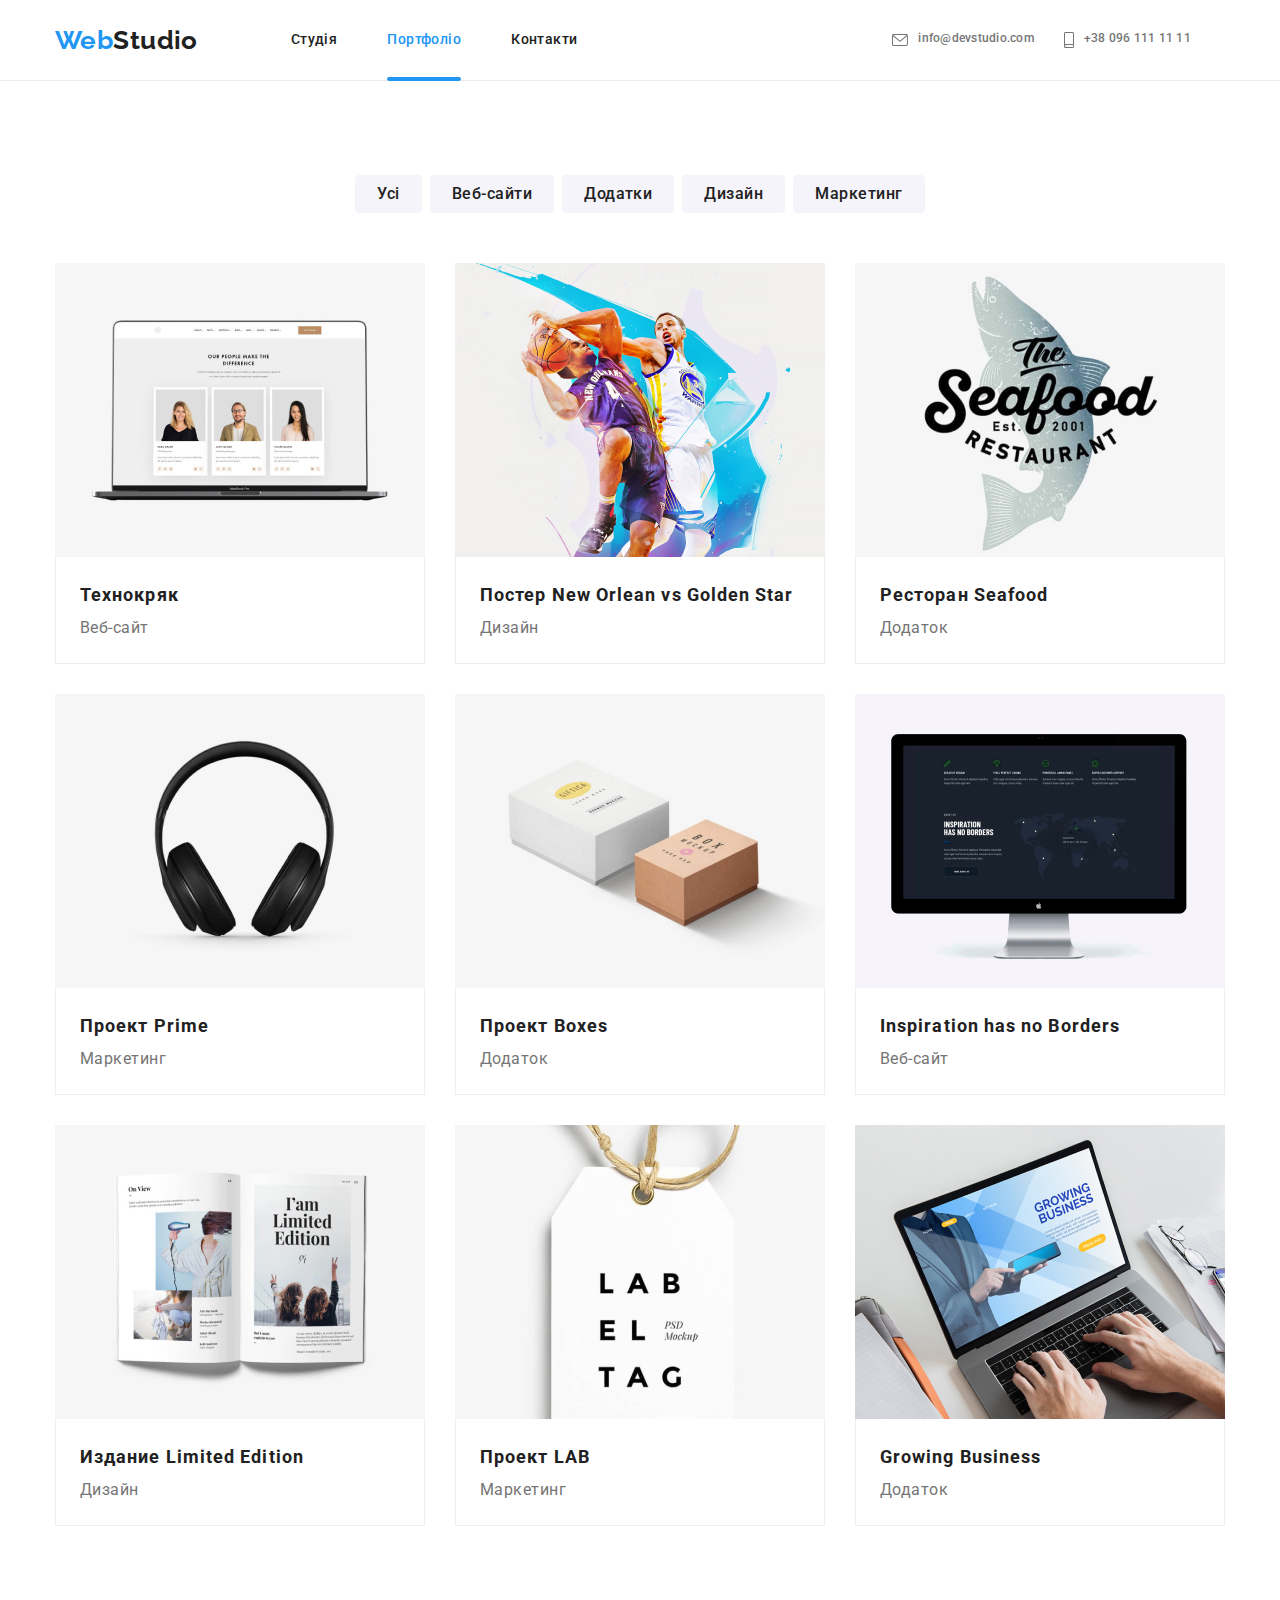
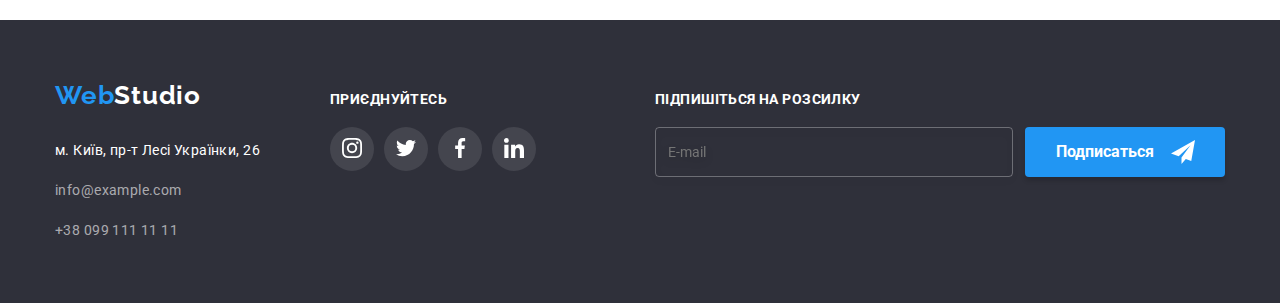
==== commit 3c86f702: "fix" ====
--- a/portfolio.html
+++ b/portfolio.html
@@ -135,9 +135,9 @@
       <div class="container">
       <h1 hidden class="portfolio__title">Портфолио</h1>
       <ul class="portfolio__list">
-        <li class="portfolio__item"><button type="button">Все</button></li>
-        <li class="portfolio__item"><button type="button">Веб-сайты</button></li>
-        <li class="portfolio__item"><button type="button">Приложения</button></li>
+        <li class="portfolio__item"><button type="button">Усі</button></li>
+        <li class="portfolio__item"><button type="button">Веб-сайти</button></li>
+        <li class="portfolio__item"><button type="button">Додатки</button></li>
         <li class="portfolio__item"><button type="button">Дизайн</button></li>
         <li class="portfolio__item"><button type="button">Маркетинг</button></li>
       </ul>
